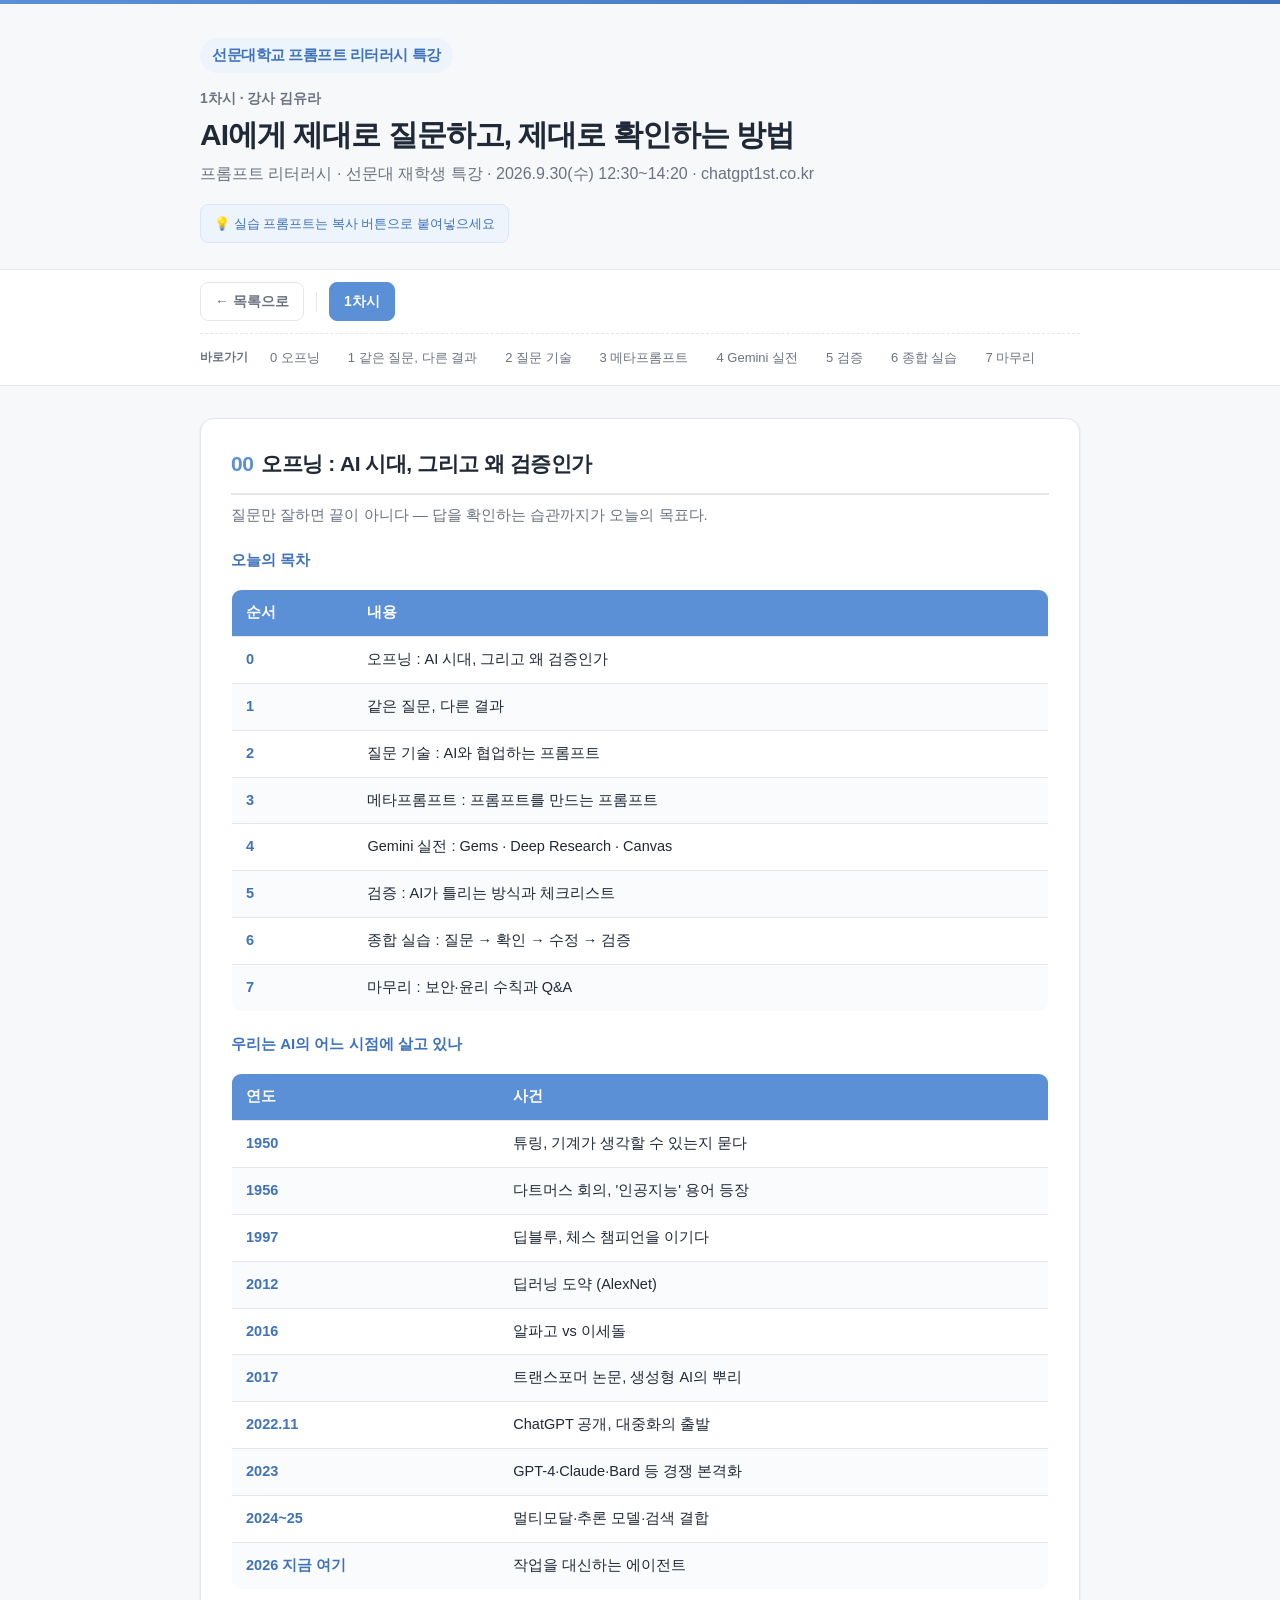
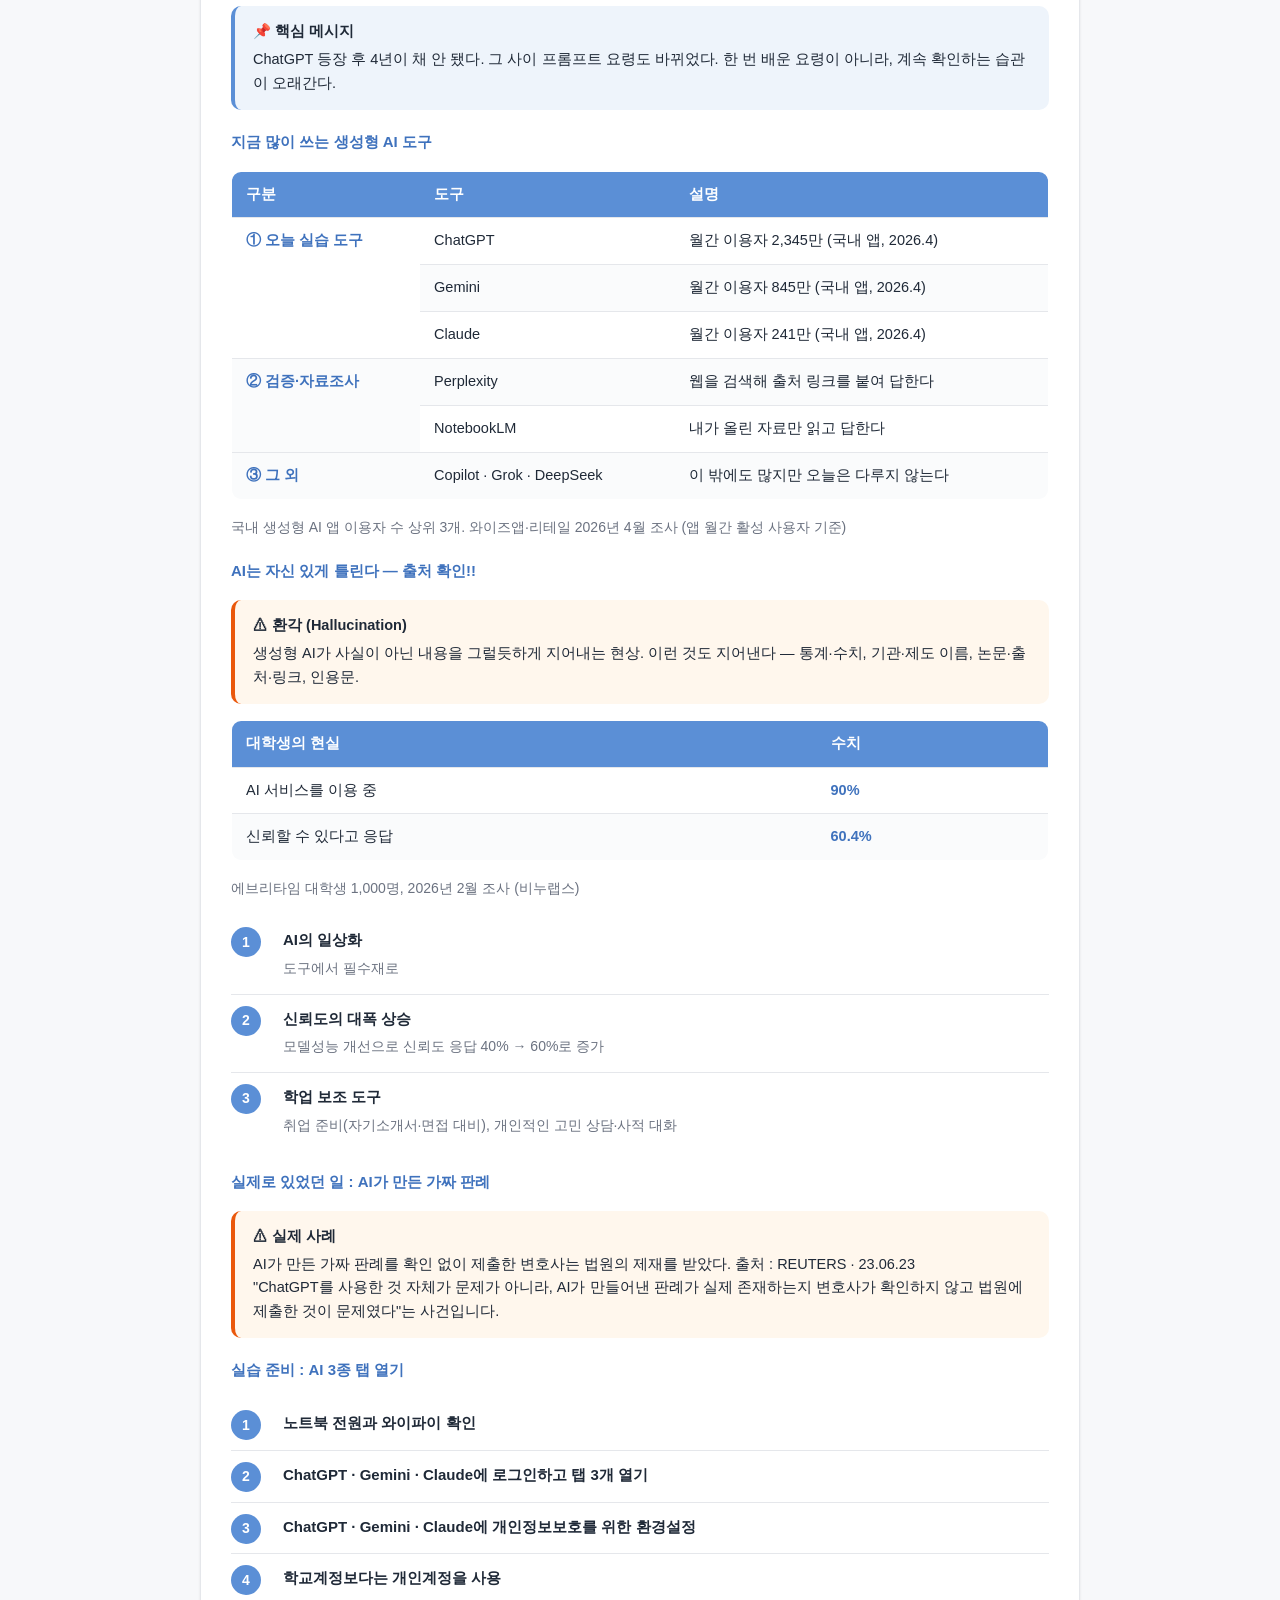
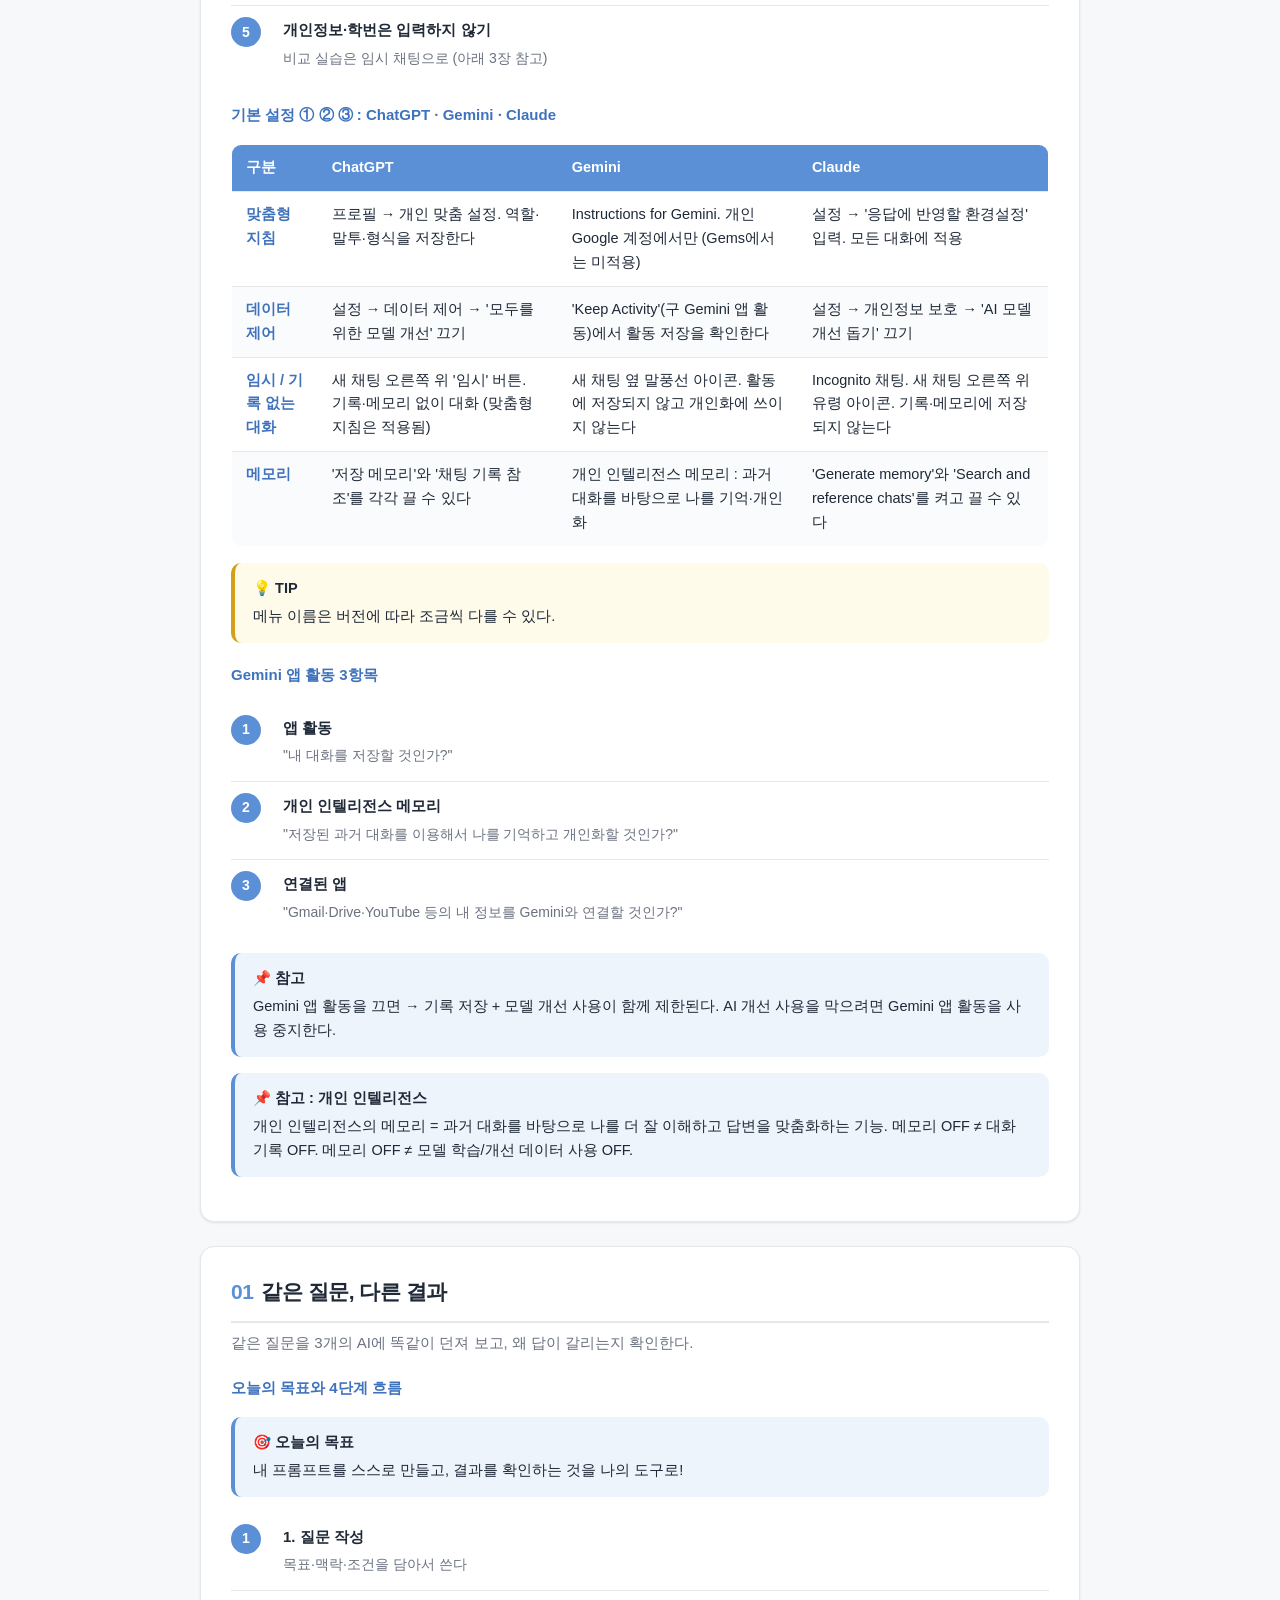
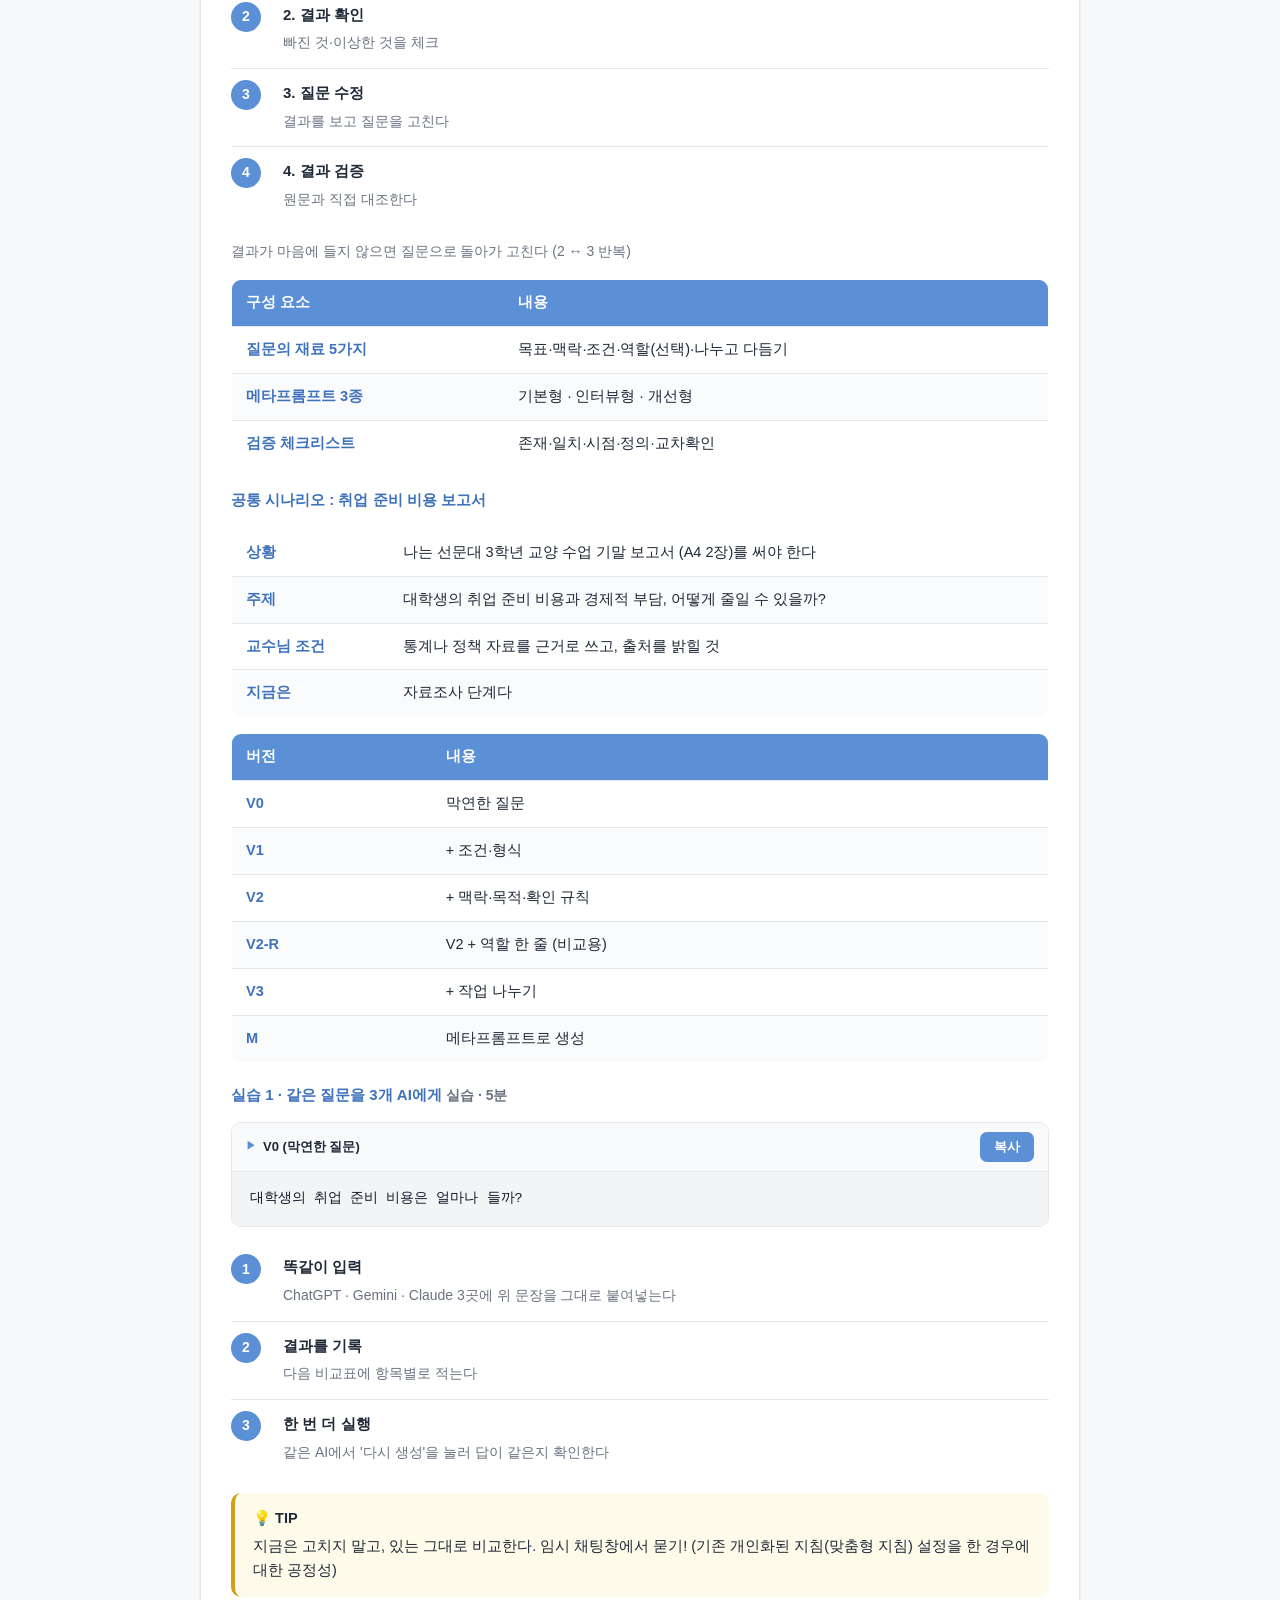
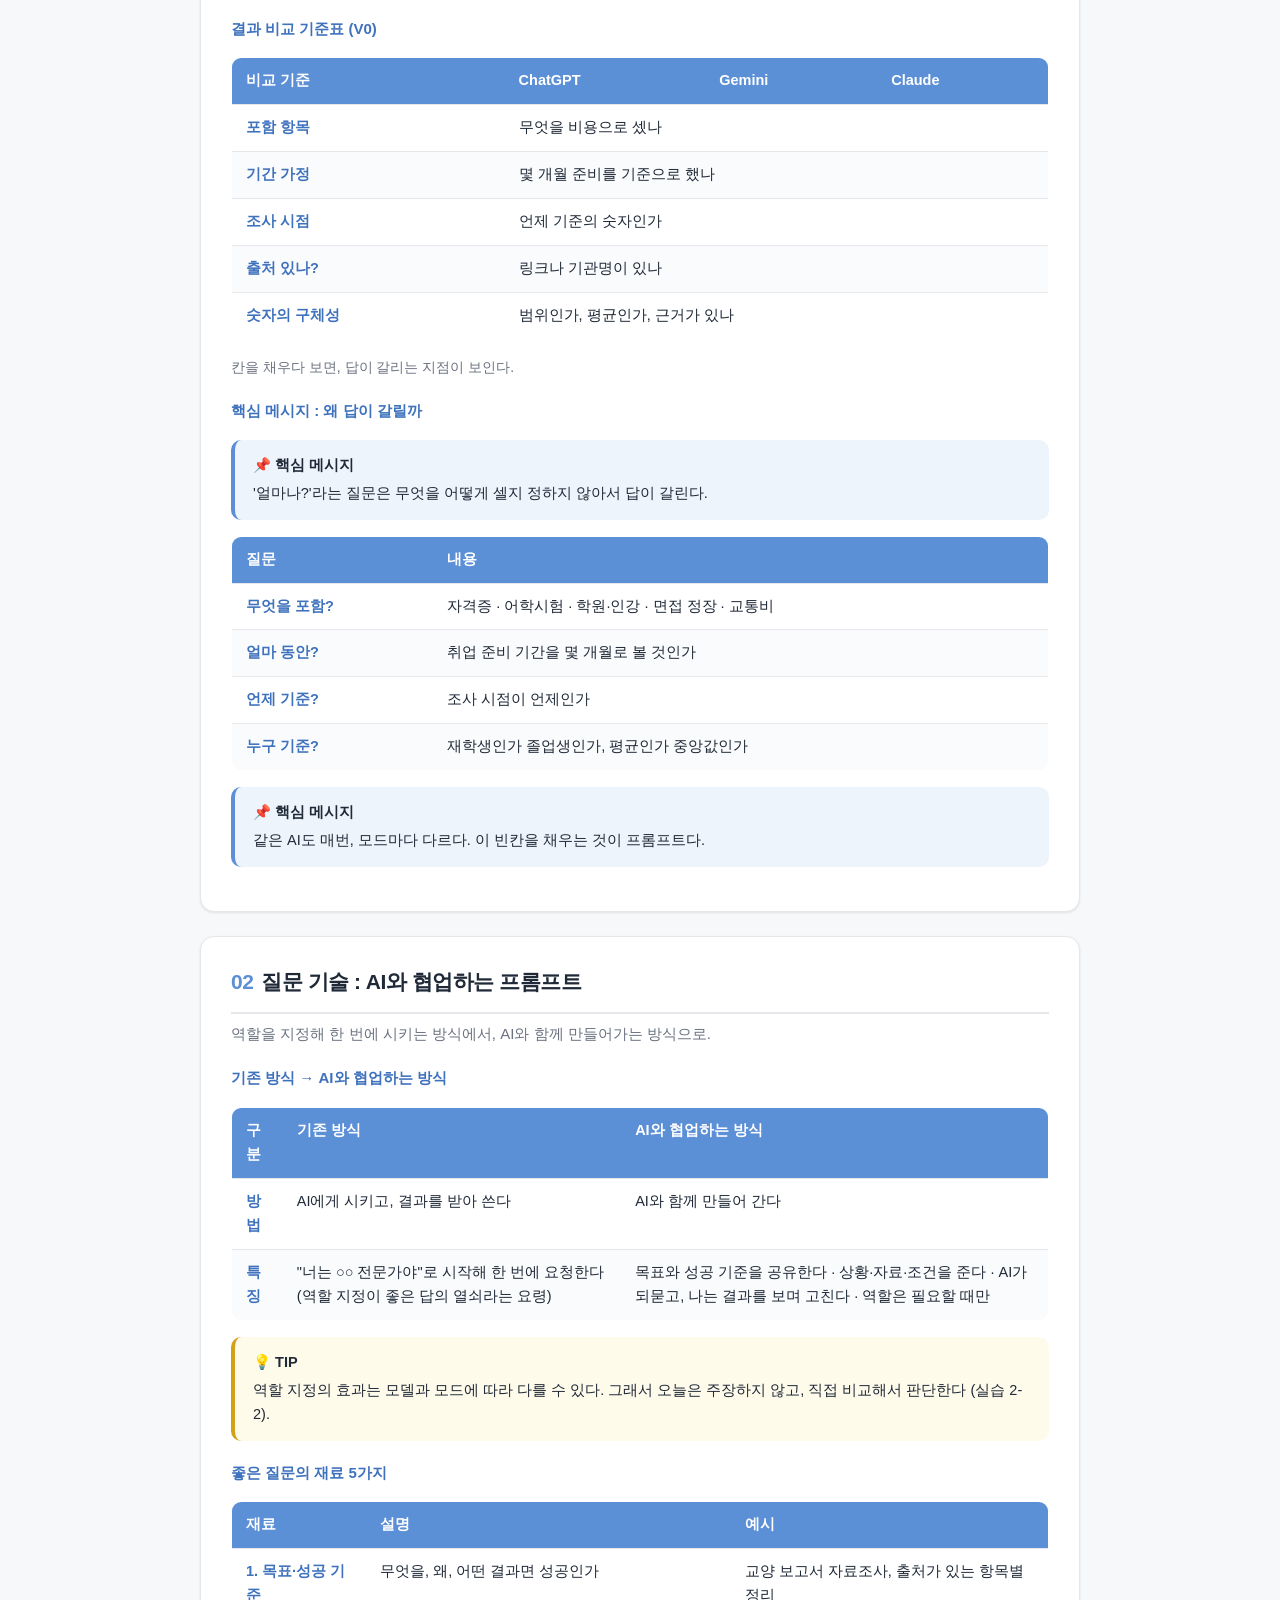
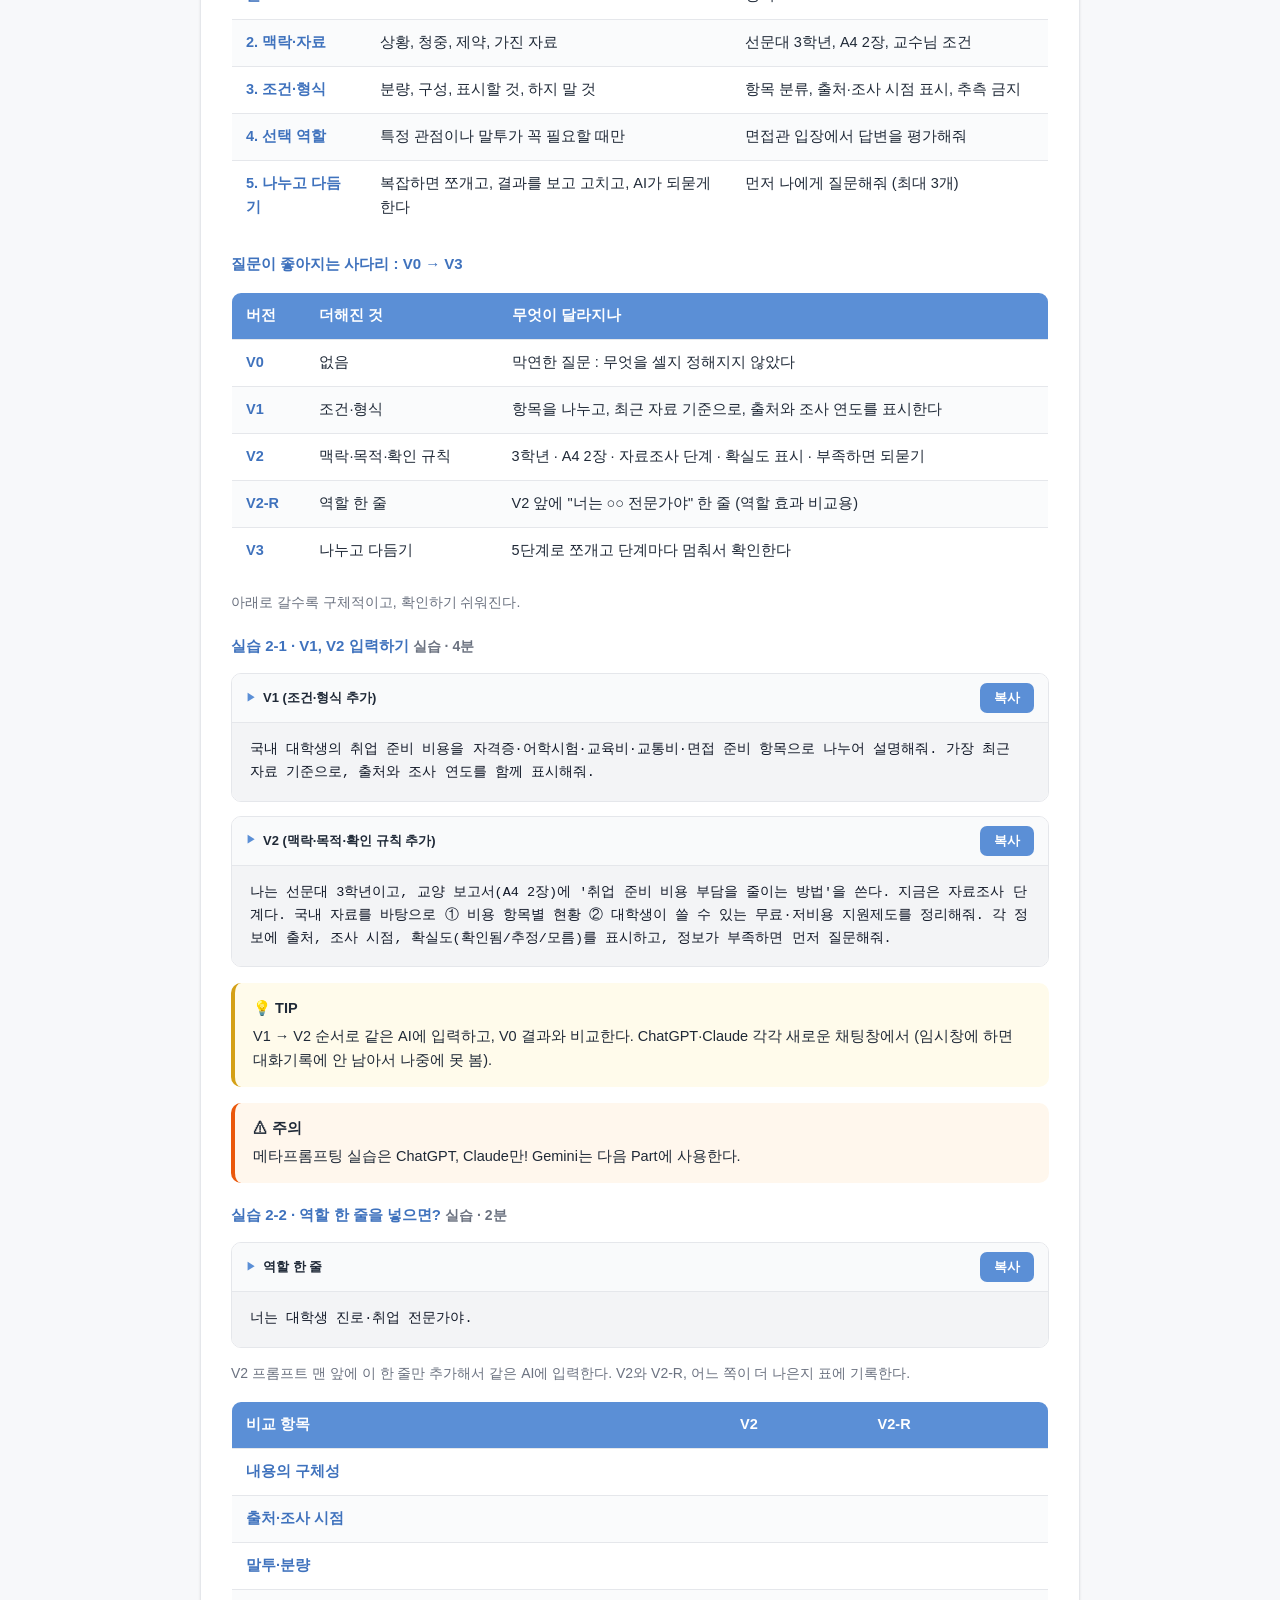
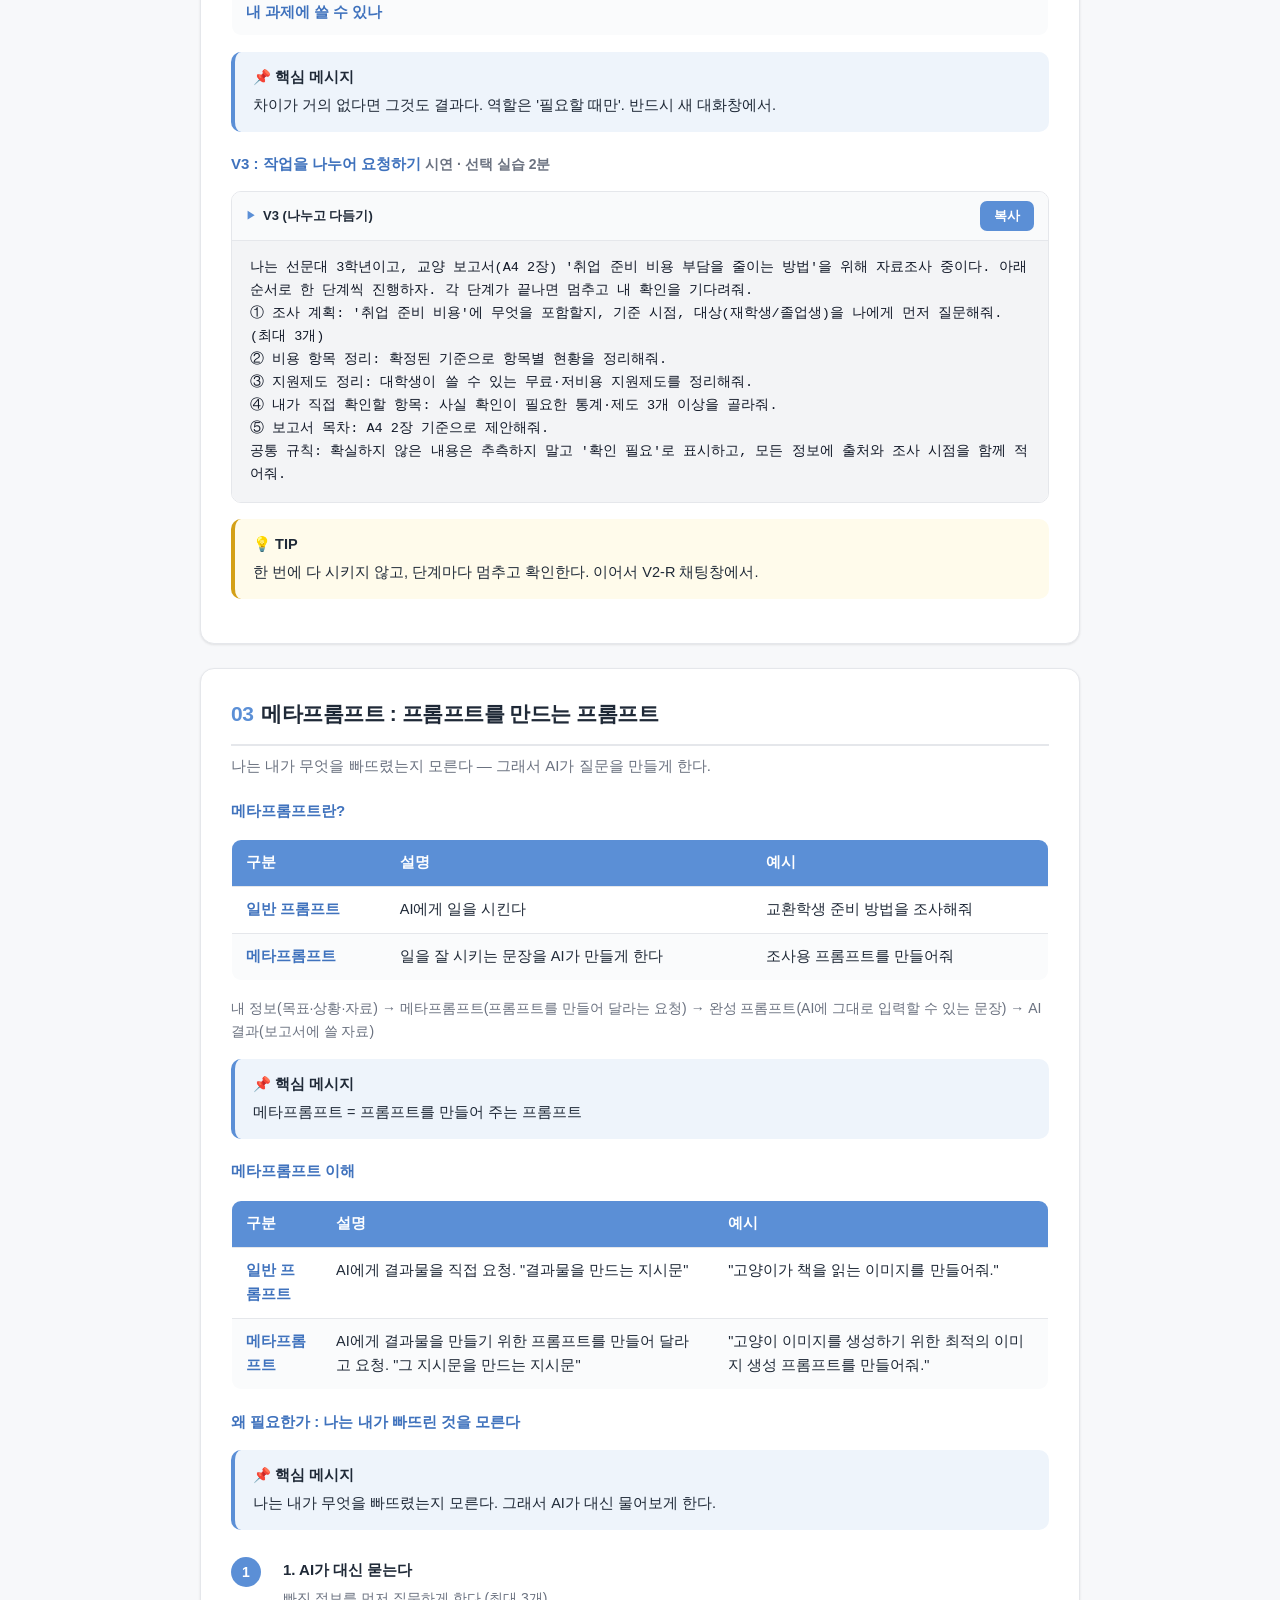
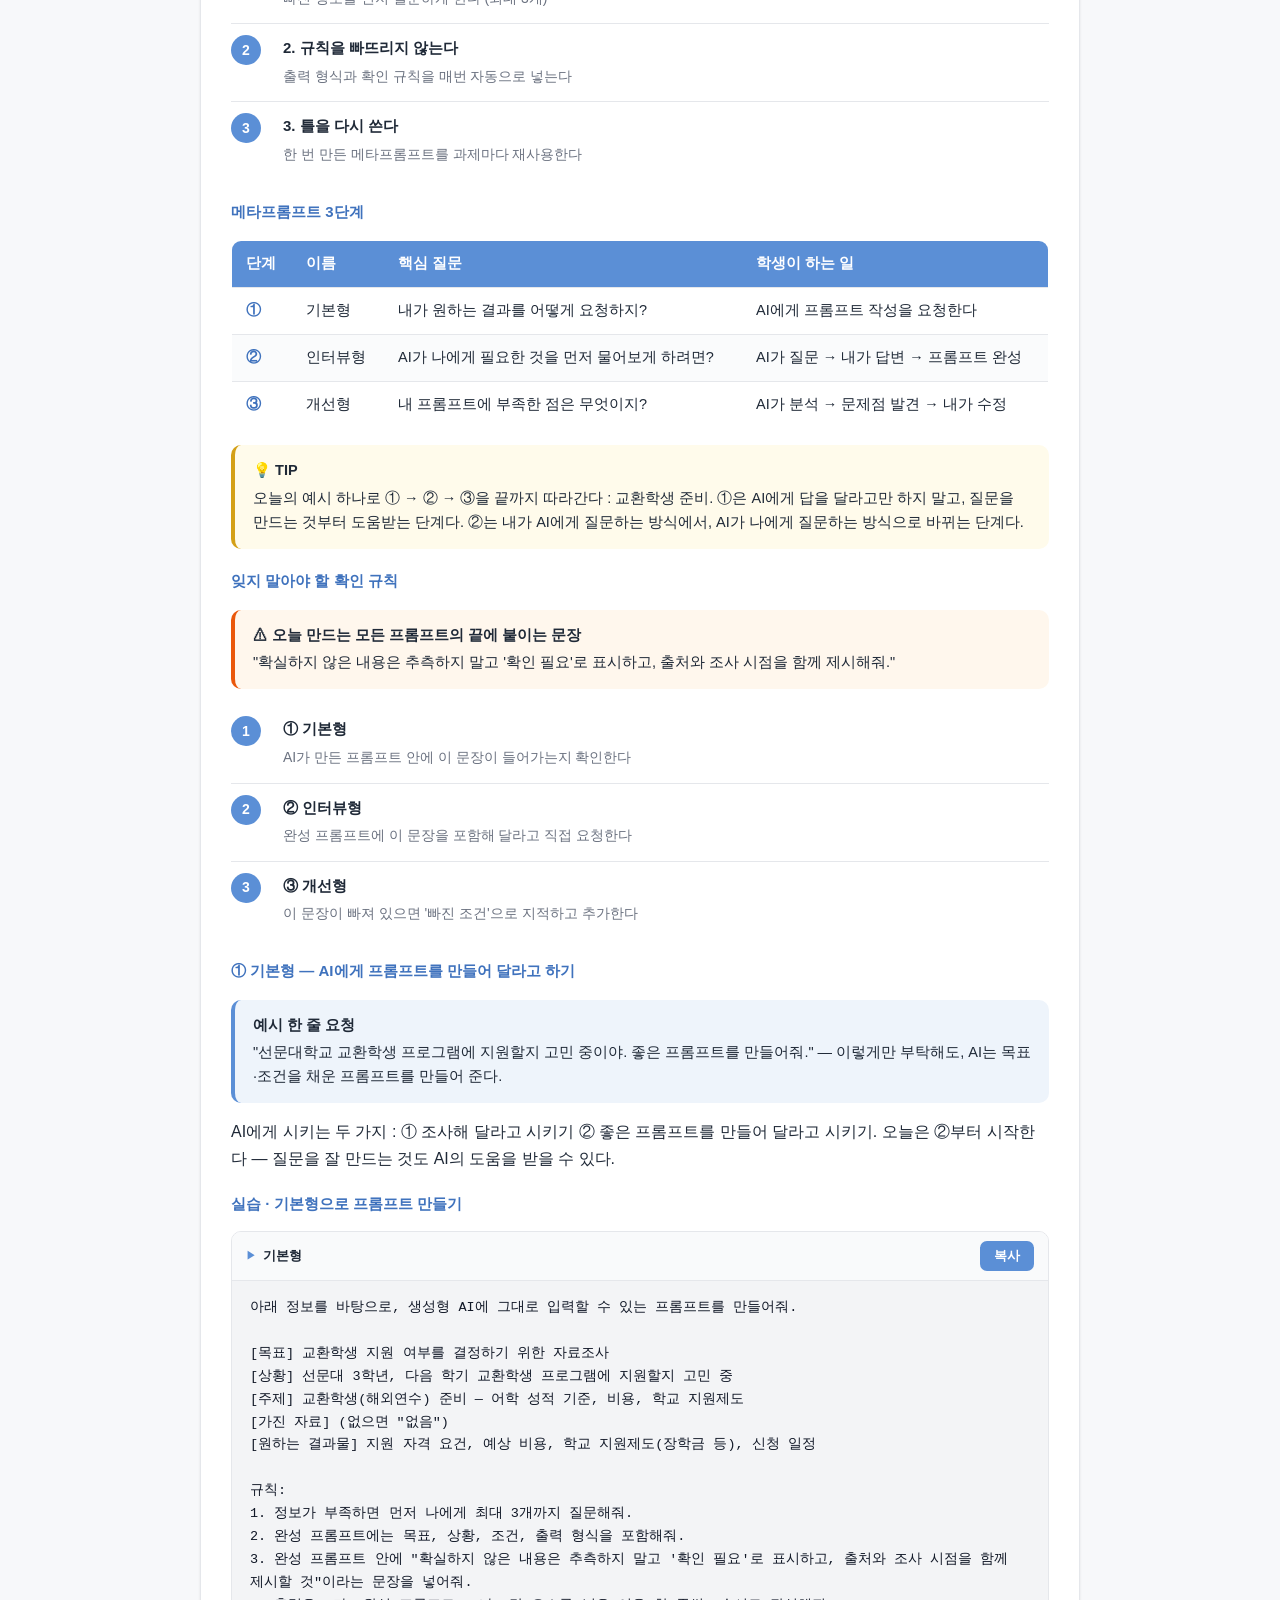
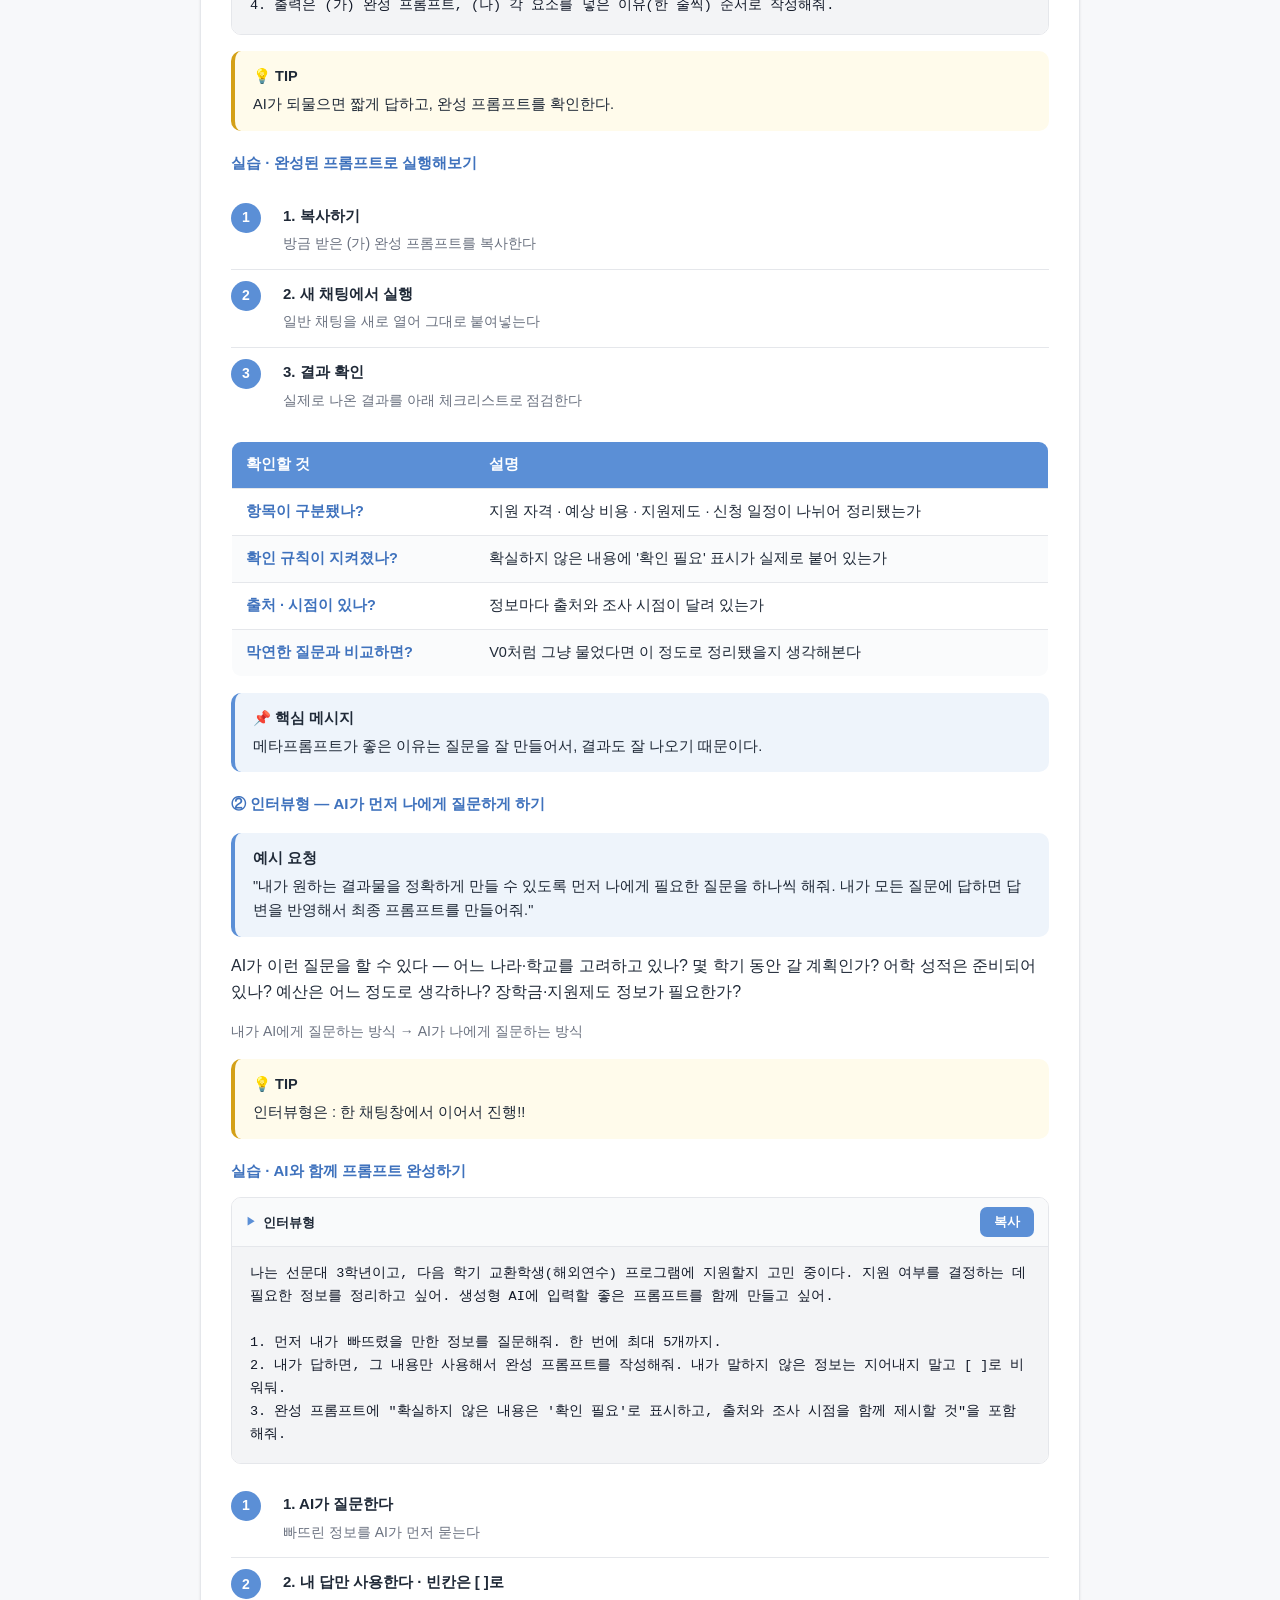
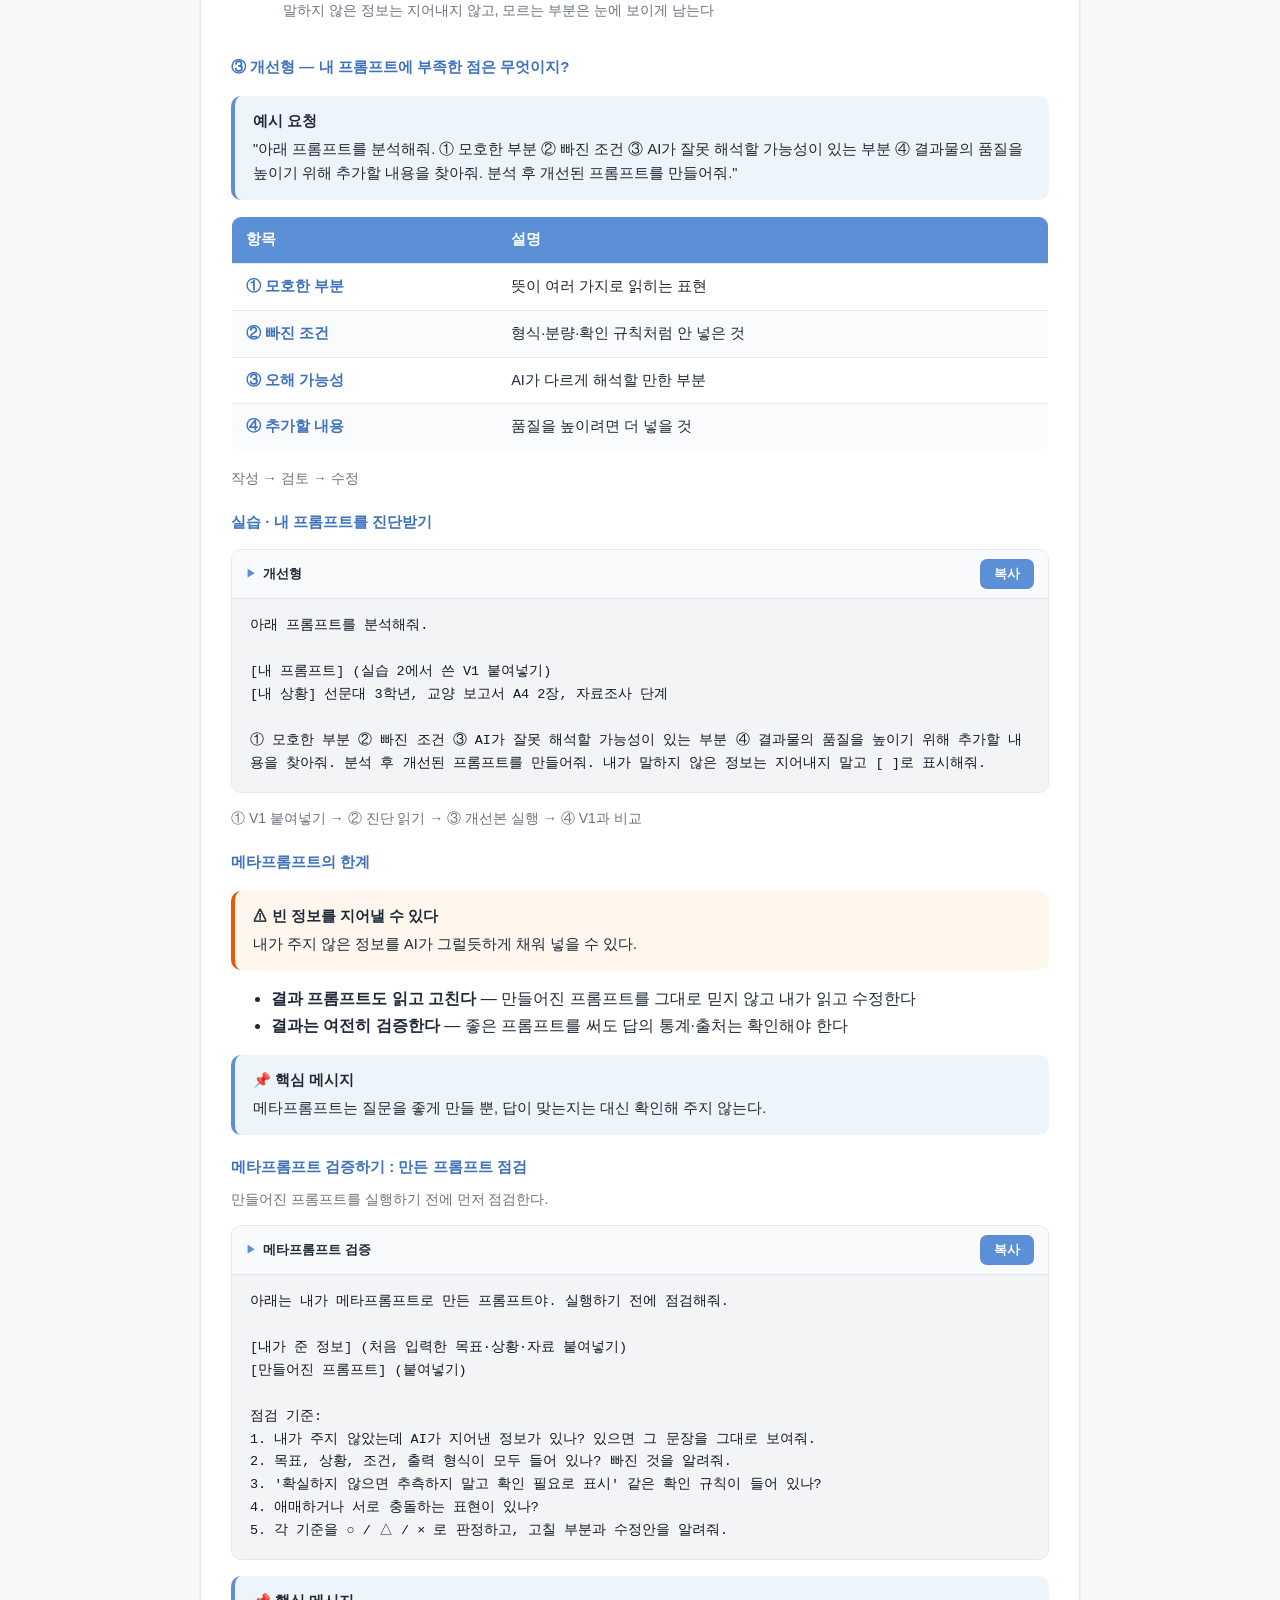
==== session_1.html @ e873c386 "Add files via upload" ====
<!DOCTYPE html>
<html lang="ko">
<head>
<meta charset="UTF-8">
<meta name="viewport" content="width=device-width, initial-scale=1.0">
<title>프롬프트 리터러시 · AI에게 제대로 질문하고, 제대로 확인하는 방법 · 선문대학교 프롬프트 리터러시 특강</title>
<link rel="stylesheet" href="style.css">
</head>
<body class="page-session">

<div class="statusbar"></div>

<header class="header">
  <div class="wrap">
    <span class="logo"></span>
    <p class="eyebrow"></p>
    <h1>AI에게 제대로 질문하고, 제대로 확인하는 방법</h1>
    <p class="subtitle">프롬프트 리터러시 · 선문대 재학생 특강 · 2026.9.30(수) 12:30~14:20 · chatgpt1st.co.kr</p>
    <span class="guide">💡 실습 프롬프트는 복사 버튼으로 붙여넣으세요</span>
  </div>
</header>

<nav class="nav" id="site-nav"></nav>

<main>
  <div class="wrap">

    <!-- PART 0 : 오프닝 -->
    <section class="card" id="part0">
      <h2><span class="num">00</span>오프닝 : AI 시대, 그리고 왜 검증인가</h2>
      <p class="lead">질문만 잘하면 끝이 아니다 — 답을 확인하는 습관까지가 오늘의 목표다.</p>

      <h3>오늘의 목차</h3>
      <table class="table">
        <thead><tr><th>순서</th><th>내용</th></tr></thead>
        <tbody>
          <tr><td><strong>0</strong></td><td>오프닝 : AI 시대, 그리고 왜 검증인가</td></tr>
          <tr><td><strong>1</strong></td><td>같은 질문, 다른 결과</td></tr>
          <tr><td><strong>2</strong></td><td>질문 기술 : AI와 협업하는 프롬프트</td></tr>
          <tr><td><strong>3</strong></td><td>메타프롬프트 : 프롬프트를 만드는 프롬프트</td></tr>
          <tr><td><strong>4</strong></td><td>Gemini 실전 : Gems · Deep Research · Canvas</td></tr>
          <tr><td><strong>5</strong></td><td>검증 : AI가 틀리는 방식과 체크리스트</td></tr>
          <tr><td><strong>6</strong></td><td>종합 실습 : 질문 → 확인 → 수정 → 검증</td></tr>
          <tr><td><strong>7</strong></td><td>마무리 : 보안·윤리 수칙과 Q&amp;A</td></tr>
        </tbody>
      </table>

      <h3>우리는 AI의 어느 시점에 살고 있나</h3>
      <table class="table">
        <thead><tr><th>연도</th><th>사건</th></tr></thead>
        <tbody>
          <tr><td><strong>1950</strong></td><td>튜링, 기계가 생각할 수 있는지 묻다</td></tr>
          <tr><td><strong>1956</strong></td><td>다트머스 회의, '인공지능' 용어 등장</td></tr>
          <tr><td><strong>1997</strong></td><td>딥블루, 체스 챔피언을 이기다</td></tr>
          <tr><td><strong>2012</strong></td><td>딥러닝 도약 (AlexNet)</td></tr>
          <tr><td><strong>2016</strong></td><td>알파고 vs 이세돌</td></tr>
          <tr><td><strong>2017</strong></td><td>트랜스포머 논문, 생성형 AI의 뿌리</td></tr>
          <tr><td><strong>2022.11</strong></td><td>ChatGPT 공개, 대중화의 출발</td></tr>
          <tr><td><strong>2023</strong></td><td>GPT-4·Claude·Bard 등 경쟁 본격화</td></tr>
          <tr><td><strong>2024~25</strong></td><td>멀티모달·추론 모델·검색 결합</td></tr>
          <tr><td><strong>2026 지금 여기</strong></td><td>작업을 대신하는 에이전트</td></tr>
        </tbody>
      </table>
      <div class="box note">
        <span class="box-title">📌 핵심 메시지</span>
        ChatGPT 등장 후 4년이 채 안 됐다. 그 사이 프롬프트 요령도 바뀌었다. 한 번 배운 요령이 아니라, 계속 확인하는 습관이 오래간다.
      </div>

      <h3>지금 많이 쓰는 생성형 AI 도구</h3>
      <table class="table">
        <thead><tr><th>구분</th><th>도구</th><th>설명</th></tr></thead>
        <tbody>
          <tr><td rowspan="3"><strong>① 오늘 실습 도구</strong></td><td>ChatGPT</td><td>월간 이용자 2,345만 (국내 앱, 2026.4)</td></tr>
          <tr><td>Gemini</td><td>월간 이용자 845만 (국내 앱, 2026.4)</td></tr>
          <tr><td>Claude</td><td>월간 이용자 241만 (국내 앱, 2026.4)</td></tr>
          <tr><td rowspan="2"><strong>② 검증·자료조사</strong></td><td>Perplexity</td><td>웹을 검색해 출처 링크를 붙여 답한다</td></tr>
          <tr><td>NotebookLM</td><td>내가 올린 자료만 읽고 답한다</td></tr>
          <tr><td><strong>③ 그 외</strong></td><td>Copilot · Grok · DeepSeek</td><td>이 밖에도 많지만 오늘은 다루지 않는다</td></tr>
        </tbody>
      </table>
      <p class="muted">국내 생성형 AI 앱 이용자 수 상위 3개. 와이즈앱·리테일 2026년 4월 조사 (앱 월간 활성 사용자 기준)</p>

      <h3>AI는 자신 있게 틀린다 — 출처 확인!!</h3>
      <div class="box warn">
        <span class="box-title">⚠ 환각 (Hallucination)</span>
        생성형 AI가 사실이 아닌 내용을 그럴듯하게 지어내는 현상. 이런 것도 지어낸다 — 통계·수치, 기관·제도 이름, 논문·출처·링크, 인용문.
      </div>
      <table class="table">
        <thead><tr><th>대학생의 현실</th><th>수치</th></tr></thead>
        <tbody>
          <tr><td>AI 서비스를 이용 중</td><td><strong>90%</strong></td></tr>
          <tr><td>신뢰할 수 있다고 응답</td><td><strong>60.4%</strong></td></tr>
        </tbody>
      </table>
      <p class="muted">에브리타임 대학생 1,000명, 2026년 2월 조사 (비누랩스)</p>
      <ol class="steps">
        <li><b>AI의 일상화</b><span>도구에서 필수재로</span></li>
        <li><b>신뢰도의 대폭 상승</b><span>모델성능 개선으로 신뢰도 응답 40% → 60%로 증가</span></li>
        <li><b>학업 보조 도구</b><span>취업 준비(자기소개서·면접 대비), 개인적인 고민 상담·사적 대화</span></li>
      </ol>

      <h3>실제로 있었던 일 : AI가 만든 가짜 판례</h3>
      <div class="box warn">
        <span class="box-title">⚠ 실제 사례</span>
        AI가 만든 가짜 판례를 확인 없이 제출한 변호사는 법원의 제재를 받았다. 출처 : REUTERS · 23.06.23<br>
        "ChatGPT를 사용한 것 자체가 문제가 아니라, AI가 만들어낸 판례가 실제 존재하는지 변호사가 확인하지 않고 법원에 제출한 것이 문제였다"는 사건입니다.
      </div>

      <h3>실습 준비 : AI 3종 탭 열기</h3>
      <ol class="steps">
        <li><b>노트북 전원과 와이파이 확인</b></li>
        <li><b>ChatGPT · Gemini · Claude에 로그인하고 탭 3개 열기</b></li>
        <li><b>ChatGPT · Gemini · Claude에 개인정보보호를 위한 환경설정</b></li>
        <li><b>학교계정보다는 개인계정을 사용</b></li>
        <li><b>개인정보·학번은 입력하지 않기</b><span>비교 실습은 임시 채팅으로 (아래 3장 참고)</span></li>
      </ol>

      <h3>기본 설정 ① ② ③ : ChatGPT · Gemini · Claude</h3>
      <table class="table">
        <thead><tr><th>구분</th><th>ChatGPT</th><th>Gemini</th><th>Claude</th></tr></thead>
        <tbody>
          <tr>
            <td><strong>맞춤형 지침</strong></td>
            <td>프로필 → 개인 맞춤 설정. 역할·말투·형식을 저장한다</td>
            <td>Instructions for Gemini. 개인 Google 계정에서만 (Gems에서는 미적용)</td>
            <td>설정 → '응답에 반영할 환경설정' 입력. 모든 대화에 적용</td>
          </tr>
          <tr>
            <td><strong>데이터 제어</strong></td>
            <td>설정 → 데이터 제어 → '모두를 위한 모델 개선' 끄기</td>
            <td>'Keep Activity'(구 Gemini 앱 활동)에서 활동 저장을 확인한다</td>
            <td>설정 → 개인정보 보호 → 'AI 모델 개선 돕기' 끄기</td>
          </tr>
          <tr>
            <td><strong>임시 / 기록 없는 대화</strong></td>
            <td>새 채팅 오른쪽 위 '임시' 버튼. 기록·메모리 없이 대화 (맞춤형 지침은 적용됨)</td>
            <td>새 채팅 옆 말풍선 아이콘. 활동에 저장되지 않고 개인화에 쓰이지 않는다</td>
            <td>Incognito 채팅. 새 채팅 오른쪽 위 유령 아이콘. 기록·메모리에 저장되지 않는다</td>
          </tr>
          <tr>
            <td><strong>메모리</strong></td>
            <td>'저장 메모리'와 '채팅 기록 참조'를 각각 끌 수 있다</td>
            <td>개인 인텔리전스 메모리 : 과거 대화를 바탕으로 나를 기억·개인화</td>
            <td>'Generate memory'와 'Search and reference chats'를 켜고 끌 수 있다</td>
          </tr>
        </tbody>
      </table>
      <div class="box tip">
        <span class="box-title">💡 TIP</span>
        메뉴 이름은 버전에 따라 조금씩 다를 수 있다.
      </div>

      <h3>Gemini 앱 활동 3항목</h3>
      <ol class="steps">
        <li><b>앱 활동</b><span>"내 대화를 저장할 것인가?"</span></li>
        <li><b>개인 인텔리전스 메모리</b><span>"저장된 과거 대화를 이용해서 나를 기억하고 개인화할 것인가?"</span></li>
        <li><b>연결된 앱</b><span>"Gmail·Drive·YouTube 등의 내 정보를 Gemini와 연결할 것인가?"</span></li>
      </ol>
      <div class="box note">
        <span class="box-title">📌 참고</span>
        Gemini 앱 활동을 끄면 → 기록 저장 + 모델 개선 사용이 함께 제한된다. AI 개선 사용을 막으려면 Gemini 앱 활동을 사용 중지한다.
      </div>
      <div class="box note">
        <span class="box-title">📌 참고 : 개인 인텔리전스</span>
        개인 인텔리전스의 메모리 = 과거 대화를 바탕으로 나를 더 잘 이해하고 답변을 맞춤화하는 기능. 메모리 OFF ≠ 대화 기록 OFF. 메모리 OFF ≠ 모델 학습/개선 데이터 사용 OFF.
      </div>
    </section>

    <!-- PART 1 : 같은 질문, 다른 결과 -->
    <section class="card" id="part1">
      <h2><span class="num">01</span>같은 질문, 다른 결과</h2>
      <p class="lead">같은 질문을 3개의 AI에 똑같이 던져 보고, 왜 답이 갈리는지 확인한다.</p>

      <h3>오늘의 목표와 4단계 흐름</h3>
      <div class="box note">
        <span class="box-title">🎯 오늘의 목표</span>
        내 프롬프트를 스스로 만들고, 결과를 확인하는 것을 나의 도구로!
      </div>
      <ol class="steps">
        <li><b>1. 질문 작성</b><span>목표·맥락·조건을 담아서 쓴다</span></li>
        <li><b>2. 결과 확인</b><span>빠진 것·이상한 것을 체크</span></li>
        <li><b>3. 질문 수정</b><span>결과를 보고 질문을 고친다</span></li>
        <li><b>4. 결과 검증</b><span>원문과 직접 대조한다</span></li>
      </ol>
      <p class="muted">결과가 마음에 들지 않으면 질문으로 돌아가 고친다 (2 ↔ 3 반복)</p>
      <table class="table">
        <thead><tr><th>구성 요소</th><th>내용</th></tr></thead>
        <tbody>
          <tr><td><strong>질문의 재료 5가지</strong></td><td>목표·맥락·조건·역할(선택)·나누고 다듬기</td></tr>
          <tr><td><strong>메타프롬프트 3종</strong></td><td>기본형 · 인터뷰형 · 개선형</td></tr>
          <tr><td><strong>검증 체크리스트</strong></td><td>존재·일치·시점·정의·교차확인</td></tr>
        </tbody>
      </table>

      <h3>공통 시나리오 : 취업 준비 비용 보고서</h3>
      <table class="table">
        <tbody>
          <tr><td><strong>상황</strong></td><td>나는 선문대 3학년 교양 수업 기말 보고서 (A4 2장)를 써야 한다</td></tr>
          <tr><td><strong>주제</strong></td><td>대학생의 취업 준비 비용과 경제적 부담, 어떻게 줄일 수 있을까?</td></tr>
          <tr><td><strong>교수님 조건</strong></td><td>통계나 정책 자료를 근거로 쓰고, 출처를 밝힐 것</td></tr>
          <tr><td><strong>지금은</strong></td><td>자료조사 단계다</td></tr>
        </tbody>
      </table>
      <table class="table">
        <thead><tr><th>버전</th><th>내용</th></tr></thead>
        <tbody>
          <tr><td><strong>V0</strong></td><td>막연한 질문</td></tr>
          <tr><td><strong>V1</strong></td><td>+ 조건·형식</td></tr>
          <tr><td><strong>V2</strong></td><td>+ 맥락·목적·확인 규칙</td></tr>
          <tr><td><strong>V2-R</strong></td><td>V2 + 역할 한 줄 (비교용)</td></tr>
          <tr><td><strong>V3</strong></td><td>+ 작업 나누기</td></tr>
          <tr><td><strong>M</strong></td><td>메타프롬프트로 생성</td></tr>
        </tbody>
      </table>

      <h3>실습 1 · 같은 질문을 3개 AI에게 <span class="muted">실습 · 5분</span></h3>
      <div class="prompt">
        <div class="prompt-head">
          <span class="label">V0 (막연한 질문)</span>
          <button class="copy-btn" onclick="copyPrompt(this)">복사</button>
        </div>
        <pre>대학생의 취업 준비 비용은 얼마나 들까?</pre>
      </div>
      <ol class="steps">
        <li><b>똑같이 입력</b><span>ChatGPT · Gemini · Claude 3곳에 위 문장을 그대로 붙여넣는다</span></li>
        <li><b>결과를 기록</b><span>다음 비교표에 항목별로 적는다</span></li>
        <li><b>한 번 더 실행</b><span>같은 AI에서 '다시 생성'을 눌러 답이 같은지 확인한다</span></li>
      </ol>
      <div class="box tip">
        <span class="box-title">💡 TIP</span>
        지금은 고치지 말고, 있는 그대로 비교한다. 임시 채팅창에서 묻기! (기존 개인화된 지침(맞춤형 지침) 설정을 한 경우에 대한 공정성)
      </div>

      <h3>결과 비교 기준표 (V0)</h3>
      <table class="table">
        <thead><tr><th>비교 기준</th><th>ChatGPT</th><th>Gemini</th><th>Claude</th></tr></thead>
        <tbody>
          <tr><td><strong>포함 항목</strong></td><td colspan="3">무엇을 비용으로 셌나</td></tr>
          <tr><td><strong>기간 가정</strong></td><td colspan="3">몇 개월 준비를 기준으로 했나</td></tr>
          <tr><td><strong>조사 시점</strong></td><td colspan="3">언제 기준의 숫자인가</td></tr>
          <tr><td><strong>출처 있나?</strong></td><td colspan="3">링크나 기관명이 있나</td></tr>
          <tr><td><strong>숫자의 구체성</strong></td><td colspan="3">범위인가, 평균인가, 근거가 있나</td></tr>
        </tbody>
      </table>
      <p class="muted">칸을 채우다 보면, 답이 갈리는 지점이 보인다.</p>

      <h3>핵심 메시지 : 왜 답이 갈릴까</h3>
      <div class="box note">
        <span class="box-title">📌 핵심 메시지</span>
        '얼마나?'라는 질문은 무엇을 어떻게 셀지 정하지 않아서 답이 갈린다.
      </div>
      <table class="table">
        <thead><tr><th>질문</th><th>내용</th></tr></thead>
        <tbody>
          <tr><td><strong>무엇을 포함?</strong></td><td>자격증 · 어학시험 · 학원·인강 · 면접 정장 · 교통비</td></tr>
          <tr><td><strong>얼마 동안?</strong></td><td>취업 준비 기간을 몇 개월로 볼 것인가</td></tr>
          <tr><td><strong>언제 기준?</strong></td><td>조사 시점이 언제인가</td></tr>
          <tr><td><strong>누구 기준?</strong></td><td>재학생인가 졸업생인가, 평균인가 중앙값인가</td></tr>
        </tbody>
      </table>
      <div class="box note">
        <span class="box-title">📌 핵심 메시지</span>
        같은 AI도 매번, 모드마다 다르다. 이 빈칸을 채우는 것이 프롬프트다.
      </div>
    </section>

    <!-- PART 2 : 질문 기술 -->
    <section class="card" id="part2">
      <h2><span class="num">02</span>질문 기술 : AI와 협업하는 프롬프트</h2>
      <p class="lead">역할을 지정해 한 번에 시키는 방식에서, AI와 함께 만들어가는 방식으로.</p>

      <h3>기존 방식 → AI와 협업하는 방식</h3>
      <table class="table">
        <thead><tr><th>구분</th><th>기존 방식</th><th>AI와 협업하는 방식</th></tr></thead>
        <tbody>
          <tr><td><strong>방법</strong></td><td>AI에게 시키고, 결과를 받아 쓴다</td><td>AI와 함께 만들어 간다</td></tr>
          <tr><td><strong>특징</strong></td><td>"너는 ○○ 전문가야"로 시작해 한 번에 요청한다 (역할 지정이 좋은 답의 열쇠라는 요령)</td><td>목표와 성공 기준을 공유한다 · 상황·자료·조건을 준다 · AI가 되묻고, 나는 결과를 보며 고친다 · 역할은 필요할 때만</td></tr>
        </tbody>
      </table>
      <div class="box tip">
        <span class="box-title">💡 TIP</span>
        역할 지정의 효과는 모델과 모드에 따라 다를 수 있다. 그래서 오늘은 주장하지 않고, 직접 비교해서 판단한다 (실습 2-2).
      </div>

      <h3>좋은 질문의 재료 5가지</h3>
      <table class="table">
        <thead><tr><th>재료</th><th>설명</th><th>예시</th></tr></thead>
        <tbody>
          <tr><td><strong>1. 목표·성공 기준</strong></td><td>무엇을, 왜, 어떤 결과면 성공인가</td><td>교양 보고서 자료조사, 출처가 있는 항목별 정리</td></tr>
          <tr><td><strong>2. 맥락·자료</strong></td><td>상황, 청중, 제약, 가진 자료</td><td>선문대 3학년, A4 2장, 교수님 조건</td></tr>
          <tr><td><strong>3. 조건·형식</strong></td><td>분량, 구성, 표시할 것, 하지 말 것</td><td>항목 분류, 출처·조사 시점 표시, 추측 금지</td></tr>
          <tr><td><strong>4. 선택 역할</strong></td><td>특정 관점이나 말투가 꼭 필요할 때만</td><td>면접관 입장에서 답변을 평가해줘</td></tr>
          <tr><td><strong>5. 나누고 다듬기</strong></td><td>복잡하면 쪼개고, 결과를 보고 고치고, AI가 되묻게 한다</td><td>먼저 나에게 질문해줘 (최대 3개)</td></tr>
        </tbody>
      </table>

      <h3>질문이 좋아지는 사다리 : V0 → V3</h3>
      <table class="table">
        <thead><tr><th>버전</th><th>더해진 것</th><th>무엇이 달라지나</th></tr></thead>
        <tbody>
          <tr><td><strong>V0</strong></td><td>없음</td><td>막연한 질문 : 무엇을 셀지 정해지지 않았다</td></tr>
          <tr><td><strong>V1</strong></td><td>조건·형식</td><td>항목을 나누고, 최근 자료 기준으로, 출처와 조사 연도를 표시한다</td></tr>
          <tr><td><strong>V2</strong></td><td>맥락·목적·확인 규칙</td><td>3학년 · A4 2장 · 자료조사 단계 · 확실도 표시 · 부족하면 되묻기</td></tr>
          <tr><td><strong>V2-R</strong></td><td>역할 한 줄</td><td>V2 앞에 "너는 ○○ 전문가야" 한 줄 (역할 효과 비교용)</td></tr>
          <tr><td><strong>V3</strong></td><td>나누고 다듬기</td><td>5단계로 쪼개고 단계마다 멈춰서 확인한다</td></tr>
        </tbody>
      </table>
      <p class="muted">아래로 갈수록 구체적이고, 확인하기 쉬워진다.</p>

      <h3>실습 2-1 · V1, V2 입력하기 <span class="muted">실습 · 4분</span></h3>
      <div class="prompt">
        <div class="prompt-head">
          <span class="label">V1 (조건·형식 추가)</span>
          <button class="copy-btn" onclick="copyPrompt(this)">복사</button>
        </div>
        <pre>국내 대학생의 취업 준비 비용을 자격증·어학시험·교육비·교통비·면접 준비 항목으로 나누어 설명해줘. 가장 최근 자료 기준으로, 출처와 조사 연도를 함께 표시해줘.</pre>
      </div>
      <div class="prompt">
        <div class="prompt-head">
          <span class="label">V2 (맥락·목적·확인 규칙 추가)</span>
          <button class="copy-btn" onclick="copyPrompt(this)">복사</button>
        </div>
        <pre>나는 선문대 3학년이고, 교양 보고서(A4 2장)에 '취업 준비 비용 부담을 줄이는 방법'을 쓴다. 지금은 자료조사 단계다. 국내 자료를 바탕으로 ① 비용 항목별 현황 ② 대학생이 쓸 수 있는 무료·저비용 지원제도를 정리해줘. 각 정보에 출처, 조사 시점, 확실도(확인됨/추정/모름)를 표시하고, 정보가 부족하면 먼저 질문해줘.</pre>
      </div>
      <div class="box tip">
        <span class="box-title">💡 TIP</span>
        V1 → V2 순서로 같은 AI에 입력하고, V0 결과와 비교한다. ChatGPT·Claude 각각 새로운 채팅창에서 (임시창에 하면 대화기록에 안 남아서 나중에 못 봄).
      </div>
      <div class="box warn">
        <span class="box-title">⚠ 주의</span>
        메타프롬프팅 실습은 ChatGPT, Claude만! Gemini는 다음 Part에 사용한다.
      </div>

      <h3>실습 2-2 · 역할 한 줄을 넣으면? <span class="muted">실습 · 2분</span></h3>
      <div class="prompt">
        <div class="prompt-head">
          <span class="label">역할 한 줄</span>
          <button class="copy-btn" onclick="copyPrompt(this)">복사</button>
        </div>
        <pre>너는 대학생 진로·취업 전문가야.</pre>
      </div>
      <p class="muted">V2 프롬프트 맨 앞에 이 한 줄만 추가해서 같은 AI에 입력한다. V2와 V2-R, 어느 쪽이 더 나은지 표에 기록한다.</p>
      <table class="table">
        <thead><tr><th>비교 항목</th><th>V2</th><th>V2-R</th></tr></thead>
        <tbody>
          <tr><td><strong>내용의 구체성</strong></td><td></td><td></td></tr>
          <tr><td><strong>출처·조사 시점</strong></td><td></td><td></td></tr>
          <tr><td><strong>말투·분량</strong></td><td></td><td></td></tr>
          <tr><td><strong>내 과제에 쓸 수 있나</strong></td><td></td><td></td></tr>
        </tbody>
      </table>
      <div class="box note">
        <span class="box-title">📌 핵심 메시지</span>
        차이가 거의 없다면 그것도 결과다. 역할은 '필요할 때만'. 반드시 새 대화창에서.
      </div>

      <h3>V3 : 작업을 나누어 요청하기 <span class="muted">시연 · 선택 실습 2분</span></h3>
      <div class="prompt">
        <div class="prompt-head">
          <span class="label">V3 (나누고 다듬기)</span>
          <button class="copy-btn" onclick="copyPrompt(this)">복사</button>
        </div>
        <pre>나는 선문대 3학년이고, 교양 보고서(A4 2장) '취업 준비 비용 부담을 줄이는 방법'을 위해 자료조사 중이다. 아래 순서로 한 단계씩 진행하자. 각 단계가 끝나면 멈추고 내 확인을 기다려줘.
① 조사 계획: '취업 준비 비용'에 무엇을 포함할지, 기준 시점, 대상(재학생/졸업생)을 나에게 먼저 질문해줘. (최대 3개)
② 비용 항목 정리: 확정된 기준으로 항목별 현황을 정리해줘.
③ 지원제도 정리: 대학생이 쓸 수 있는 무료·저비용 지원제도를 정리해줘.
④ 내가 직접 확인할 항목: 사실 확인이 필요한 통계·제도 3개 이상을 골라줘.
⑤ 보고서 목차: A4 2장 기준으로 제안해줘.
공통 규칙: 확실하지 않은 내용은 추측하지 말고 '확인 필요'로 표시하고, 모든 정보에 출처와 조사 시점을 함께 적어줘.</pre>
      </div>
      <div class="box tip">
        <span class="box-title">💡 TIP</span>
        한 번에 다 시키지 않고, 단계마다 멈추고 확인한다. 이어서 V2-R 채팅창에서.
      </div>
    </section>

    <!-- PART 3 : 메타프롬프트 -->
    <section class="card" id="part3">
      <h2><span class="num">03</span>메타프롬프트 : 프롬프트를 만드는 프롬프트</h2>
      <p class="lead">나는 내가 무엇을 빠뜨렸는지 모른다 — 그래서 AI가 질문을 만들게 한다.</p>

      <h3>메타프롬프트란?</h3>
      <table class="table">
        <thead><tr><th>구분</th><th>설명</th><th>예시</th></tr></thead>
        <tbody>
          <tr><td><strong>일반 프롬프트</strong></td><td>AI에게 일을 시킨다</td><td>교환학생 준비 방법을 조사해줘</td></tr>
          <tr><td><strong>메타프롬프트</strong></td><td>일을 잘 시키는 문장을 AI가 만들게 한다</td><td>조사용 프롬프트를 만들어줘</td></tr>
        </tbody>
      </table>
      <p class="muted">내 정보(목표·상황·자료) → 메타프롬프트(프롬프트를 만들어 달라는 요청) → 완성 프롬프트(AI에 그대로 입력할 수 있는 문장) → AI 결과(보고서에 쓸 자료)</p>
      <div class="box note">
        <span class="box-title">📌 핵심 메시지</span>
        메타프롬프트 = 프롬프트를 만들어 주는 프롬프트
      </div>

      <h3>메타프롬프트 이해</h3>
      <table class="table">
        <thead><tr><th>구분</th><th>설명</th><th>예시</th></tr></thead>
        <tbody>
          <tr><td><strong>일반 프롬프트</strong></td><td>AI에게 결과물을 직접 요청. "결과물을 만드는 지시문"</td><td>"고양이가 책을 읽는 이미지를 만들어줘."</td></tr>
          <tr><td><strong>메타프롬프트</strong></td><td>AI에게 결과물을 만들기 위한 프롬프트를 만들어 달라고 요청. "그 지시문을 만드는 지시문"</td><td>"고양이 이미지를 생성하기 위한 최적의 이미지 생성 프롬프트를 만들어줘."</td></tr>
        </tbody>
      </table>

      <h3>왜 필요한가 : 나는 내가 빠뜨린 것을 모른다</h3>
      <div class="box note">
        <span class="box-title">📌 핵심 메시지</span>
        나는 내가 무엇을 빠뜨렸는지 모른다. 그래서 AI가 대신 물어보게 한다.
      </div>
      <ol class="steps">
        <li><b>1. AI가 대신 묻는다</b><span>빠진 정보를 먼저 질문하게 한다 (최대 3개)</span></li>
        <li><b>2. 규칙을 빠뜨리지 않는다</b><span>출력 형식과 확인 규칙을 매번 자동으로 넣는다</span></li>
        <li><b>3. 틀을 다시 쓴다</b><span>한 번 만든 메타프롬프트를 과제마다 재사용한다</span></li>
      </ol>

      <h3>메타프롬프트 3단계</h3>
      <table class="table">
        <thead><tr><th>단계</th><th>이름</th><th>핵심 질문</th><th>학생이 하는 일</th></tr></thead>
        <tbody>
          <tr><td><strong>①</strong></td><td>기본형</td><td>내가 원하는 결과를 어떻게 요청하지?</td><td>AI에게 프롬프트 작성을 요청한다</td></tr>
          <tr><td><strong>②</strong></td><td>인터뷰형</td><td>AI가 나에게 필요한 것을 먼저 물어보게 하려면?</td><td>AI가 질문 → 내가 답변 → 프롬프트 완성</td></tr>
          <tr><td><strong>③</strong></td><td>개선형</td><td>내 프롬프트에 부족한 점은 무엇이지?</td><td>AI가 분석 → 문제점 발견 → 내가 수정</td></tr>
        </tbody>
      </table>
      <div class="box tip">
        <span class="box-title">💡 TIP</span>
        오늘의 예시 하나로 ① → ② → ③을 끝까지 따라간다 : 교환학생 준비. ①은 AI에게 답을 달라고만 하지 말고, 질문을 만드는 것부터 도움받는 단계다. ②는 내가 AI에게 질문하는 방식에서, AI가 나에게 질문하는 방식으로 바뀌는 단계다.
      </div>

      <h3>잊지 말아야 할 확인 규칙</h3>
      <div class="box warn">
        <span class="box-title">⚠ 오늘 만드는 모든 프롬프트의 끝에 붙이는 문장</span>
        "확실하지 않은 내용은 추측하지 말고 '확인 필요'로 표시하고, 출처와 조사 시점을 함께 제시해줘."
      </div>
      <ol class="steps">
        <li><b>① 기본형</b><span>AI가 만든 프롬프트 안에 이 문장이 들어가는지 확인한다</span></li>
        <li><b>② 인터뷰형</b><span>완성 프롬프트에 이 문장을 포함해 달라고 직접 요청한다</span></li>
        <li><b>③ 개선형</b><span>이 문장이 빠져 있으면 '빠진 조건'으로 지적하고 추가한다</span></li>
      </ol>

      <h3>① 기본형 — AI에게 프롬프트를 만들어 달라고 하기</h3>
      <div class="box note">
        <span class="box-title">예시 한 줄 요청</span>
        "선문대학교 교환학생 프로그램에 지원할지 고민 중이야. 좋은 프롬프트를 만들어줘." — 이렇게만 부탁해도, AI는 목표·조건을 채운 프롬프트를 만들어 준다.
      </div>
      <p>AI에게 시키는 두 가지 : ① 조사해 달라고 시키기 ② 좋은 프롬프트를 만들어 달라고 시키기. 오늘은 ②부터 시작한다 — 질문을 잘 만드는 것도 AI의 도움을 받을 수 있다.</p>

      <h3>실습 · 기본형으로 프롬프트 만들기</h3>
      <div class="prompt">
        <div class="prompt-head">
          <span class="label">기본형</span>
          <button class="copy-btn" onclick="copyPrompt(this)">복사</button>
        </div>
        <pre>아래 정보를 바탕으로, 생성형 AI에 그대로 입력할 수 있는 프롬프트를 만들어줘.

[목표] 교환학생 지원 여부를 결정하기 위한 자료조사
[상황] 선문대 3학년, 다음 학기 교환학생 프로그램에 지원할지 고민 중
[주제] 교환학생(해외연수) 준비 — 어학 성적 기준, 비용, 학교 지원제도
[가진 자료] (없으면 "없음")
[원하는 결과물] 지원 자격 요건, 예상 비용, 학교 지원제도(장학금 등), 신청 일정

규칙:
1. 정보가 부족하면 먼저 나에게 최대 3개까지 질문해줘.
2. 완성 프롬프트에는 목표, 상황, 조건, 출력 형식을 포함해줘.
3. 완성 프롬프트 안에 "확실하지 않은 내용은 추측하지 말고 '확인 필요'로 표시하고, 출처와 조사 시점을 함께 제시할 것"이라는 문장을 넣어줘.
4. 출력은 (가) 완성 프롬프트, (나) 각 요소를 넣은 이유(한 줄씩) 순서로 작성해줘.</pre>
      </div>
      <div class="box tip">
        <span class="box-title">💡 TIP</span>
        AI가 되물으면 짧게 답하고, 완성 프롬프트를 확인한다.
      </div>

      <h3>실습 · 완성된 프롬프트로 실행해보기</h3>
      <ol class="steps">
        <li><b>1. 복사하기</b><span>방금 받은 (가) 완성 프롬프트를 복사한다</span></li>
        <li><b>2. 새 채팅에서 실행</b><span>일반 채팅을 새로 열어 그대로 붙여넣는다</span></li>
        <li><b>3. 결과 확인</b><span>실제로 나온 결과를 아래 체크리스트로 점검한다</span></li>
      </ol>
      <table class="table">
        <thead><tr><th>확인할 것</th><th>설명</th></tr></thead>
        <tbody>
          <tr><td><strong>항목이 구분됐나?</strong></td><td>지원 자격 · 예상 비용 · 지원제도 · 신청 일정이 나뉘어 정리됐는가</td></tr>
          <tr><td><strong>확인 규칙이 지켜졌나?</strong></td><td>확실하지 않은 내용에 '확인 필요' 표시가 실제로 붙어 있는가</td></tr>
          <tr><td><strong>출처 · 시점이 있나?</strong></td><td>정보마다 출처와 조사 시점이 달려 있는가</td></tr>
          <tr><td><strong>막연한 질문과 비교하면?</strong></td><td>V0처럼 그냥 물었다면 이 정도로 정리됐을지 생각해본다</td></tr>
        </tbody>
      </table>
      <div class="box note">
        <span class="box-title">📌 핵심 메시지</span>
        메타프롬프트가 좋은 이유는 질문을 잘 만들어서, 결과도 잘 나오기 때문이다.
      </div>

      <h3>② 인터뷰형 — AI가 먼저 나에게 질문하게 하기</h3>
      <div class="box note">
        <span class="box-title">예시 요청</span>
        "내가 원하는 결과물을 정확하게 만들 수 있도록 먼저 나에게 필요한 질문을 하나씩 해줘. 내가 모든 질문에 답하면 답변을 반영해서 최종 프롬프트를 만들어줘."
      </div>
      <p>AI가 이런 질문을 할 수 있다 — 어느 나라·학교를 고려하고 있나? 몇 학기 동안 갈 계획인가? 어학 성적은 준비되어 있나? 예산은 어느 정도로 생각하나? 장학금·지원제도 정보가 필요한가?</p>
      <p class="muted">내가 AI에게 질문하는 방식 → AI가 나에게 질문하는 방식</p>
      <div class="box tip">
        <span class="box-title">💡 TIP</span>
        인터뷰형은 : 한 채팅창에서 이어서 진행!!
      </div>

      <h3>실습 · AI와 함께 프롬프트 완성하기</h3>
      <div class="prompt">
        <div class="prompt-head">
          <span class="label">인터뷰형</span>
          <button class="copy-btn" onclick="copyPrompt(this)">복사</button>
        </div>
        <pre>나는 선문대 3학년이고, 다음 학기 교환학생(해외연수) 프로그램에 지원할지 고민 중이다. 지원 여부를 결정하는 데 필요한 정보를 정리하고 싶어. 생성형 AI에 입력할 좋은 프롬프트를 함께 만들고 싶어.

1. 먼저 내가 빠뜨렸을 만한 정보를 질문해줘. 한 번에 최대 5개까지.
2. 내가 답하면, 그 내용만 사용해서 완성 프롬프트를 작성해줘. 내가 말하지 않은 정보는 지어내지 말고 [ ]로 비워둬.
3. 완성 프롬프트에 "확실하지 않은 내용은 '확인 필요'로 표시하고, 출처와 조사 시점을 함께 제시할 것"을 포함해줘.</pre>
      </div>
      <ol class="steps">
        <li><b>1. AI가 질문한다</b><span>빠뜨린 정보를 AI가 먼저 묻는다</span></li>
        <li><b>2. 내 답만 사용한다 · 빈칸은 [ ]로</b><span>말하지 않은 정보는 지어내지 않고, 모르는 부분은 눈에 보이게 남는다</span></li>
      </ol>

      <h3>③ 개선형 — 내 프롬프트에 부족한 점은 무엇이지?</h3>
      <div class="box note">
        <span class="box-title">예시 요청</span>
        "아래 프롬프트를 분석해줘. ① 모호한 부분 ② 빠진 조건 ③ AI가 잘못 해석할 가능성이 있는 부분 ④ 결과물의 품질을 높이기 위해 추가할 내용을 찾아줘. 분석 후 개선된 프롬프트를 만들어줘."
      </div>
      <table class="table">
        <thead><tr><th>항목</th><th>설명</th></tr></thead>
        <tbody>
          <tr><td><strong>① 모호한 부분</strong></td><td>뜻이 여러 가지로 읽히는 표현</td></tr>
          <tr><td><strong>② 빠진 조건</strong></td><td>형식·분량·확인 규칙처럼 안 넣은 것</td></tr>
          <tr><td><strong>③ 오해 가능성</strong></td><td>AI가 다르게 해석할 만한 부분</td></tr>
          <tr><td><strong>④ 추가할 내용</strong></td><td>품질을 높이려면 더 넣을 것</td></tr>
        </tbody>
      </table>
      <p class="muted">작성 → 검토 → 수정</p>

      <h3>실습 · 내 프롬프트를 진단받기</h3>
      <div class="prompt">
        <div class="prompt-head">
          <span class="label">개선형</span>
          <button class="copy-btn" onclick="copyPrompt(this)">복사</button>
        </div>
        <pre>아래 프롬프트를 분석해줘.

[내 프롬프트] (실습 2에서 쓴 V1 붙여넣기)
[내 상황] 선문대 3학년, 교양 보고서 A4 2장, 자료조사 단계

① 모호한 부분 ② 빠진 조건 ③ AI가 잘못 해석할 가능성이 있는 부분 ④ 결과물의 품질을 높이기 위해 추가할 내용을 찾아줘. 분석 후 개선된 프롬프트를 만들어줘. 내가 말하지 않은 정보는 지어내지 말고 [ ]로 표시해줘.</pre>
      </div>
      <p class="muted">① V1 붙여넣기 → ② 진단 읽기 → ③ 개선본 실행 → ④ V1과 비교</p>

      <h3>메타프롬프트의 한계</h3>
      <div class="box warn">
        <span class="box-title">⚠ 빈 정보를 지어낼 수 있다</span>
        내가 주지 않은 정보를 AI가 그럴듯하게 채워 넣을 수 있다.
      </div>
      <ul>
        <li><strong>결과 프롬프트도 읽고 고친다</strong> — 만들어진 프롬프트를 그대로 믿지 않고 내가 읽고 수정한다</li>
        <li><strong>결과는 여전히 검증한다</strong> — 좋은 프롬프트를 써도 답의 통계·출처는 확인해야 한다</li>
      </ul>
      <div class="box note">
        <span class="box-title">📌 핵심 메시지</span>
        메타프롬프트는 질문을 좋게 만들 뿐, 답이 맞는지는 대신 확인해 주지 않는다.
      </div>

      <h3>메타프롬프트 검증하기 : 만든 프롬프트 점검</h3>
      <p class="muted">만들어진 프롬프트를 실행하기 전에 먼저 점검한다.</p>
      <div class="prompt">
        <div class="prompt-head">
          <span class="label">메타프롬프트 검증</span>
          <button class="copy-btn" onclick="copyPrompt(this)">복사</button>
        </div>
        <pre>아래는 내가 메타프롬프트로 만든 프롬프트야. 실행하기 전에 점검해줘.

[내가 준 정보] (처음 입력한 목표·상황·자료 붙여넣기)
[만들어진 프롬프트] (붙여넣기)

점검 기준:
1. 내가 주지 않았는데 AI가 지어낸 정보가 있나? 있으면 그 문장을 그대로 보여줘.
2. 목표, 상황, 조건, 출력 형식이 모두 들어 있나? 빠진 것을 알려줘.
3. '확실하지 않으면 추측하지 말고 확인 필요로 표시' 같은 확인 규칙이 들어 있나?
4. 애매하거나 서로 충돌하는 표현이 있나?
5. 각 기준을 ○ / △ / × 로 판정하고, 고칠 부분과 수정안을 알려줘.</pre>
      </div>
      <div class="box note">
        <span class="box-title">📌 핵심 메시지</span>
        점검 결과도 그대로 믿지 않는다. 내가 준 정보와 직접 대조하고, 가능하면 다른 AI나 새 대화에서 점검한다.
      </div>

      <h3>메타프롬프트는 이미지에도 통한다 <span class="muted">선택 실습 · ChatGPT 또는 Gemini</span></h3>
      <table class="table">
        <thead><tr><th>단계</th><th>내용</th></tr></thead>
        <tbody>
          <tr><td><strong>① 막연한 요청</strong></td><td>"고양이 그려줘"</td></tr>
          <tr><td><strong>② 메타프롬프트로 구체화</strong></td><td>용도·분위기·구도·스타일·비율까지 정한 프롬프트</td></tr>
        </tbody>
      </table>
      <ol class="steps">
        <li><b>1. 텍스트와 같은 재료</b><span>목표(용도) · 맥락(분위기) · 조건(스타일·구도·비율) — 오늘 배운 것과 같다</span></li>
        <li><b>2. 여기서도 되묻게 할 수 있다</b><span>메타프롬프트로 '부족한 정보는 먼저 질문해줘'를 그대로 쓴다</span></li>
        <li><b>3. 다른 점 한 가지</b><span>이미지는 사실 확인이 아니라, 내가 요청한 조건이 실제로 반영됐는지 대조한다</span></li>
      </ol>

      <h3>실습 · 메타프롬프트로 이미지 프롬프트 만들기</h3>
      <div class="prompt">
        <div class="prompt-head">
          <span class="label">이미지 메타프롬프트</span>
          <button class="copy-btn" onclick="copyPrompt(this)">복사</button>
        </div>
        <pre>아래 정보를 바탕으로, 이미지 생성 AI에 그대로 입력할 수 있는 프롬프트를 만들어줘.

[그리고 싶은 대상] 고양이
[용도] 발표 자료 표지에 쓸 삽화
[원하는 분위기] (비워두면 AI가 먼저 질문)

규칙:
1. 정보가 부족하면 먼저 나에게 질문해줘. (품종·자세·배경·스타일·구도 등 최대 5개)
2. 완성 프롬프트에는 피사체, 구도, 스타일(사진/일러스트/수채화 등), 배경, 색감, 조명, 비율(가로/세로/정사각)을 포함해줘.
3. 실존 인물이나 특정 캐릭터·브랜드를 닮지 않도록, 저작권 문제가 없는 표현으로 만들어줘.
4. 출력은 (가) 완성 프롬프트, (나) 각 요소를 넣은 이유(한 줄씩) 순서로 작성해줘.</pre>
      </div>

      <h3>메타프롬프트로 구체화된 프롬프트 예시</h3>
      <div class="prompt">
        <div class="prompt-head">
          <span class="label">메타프롬프트로 구체화된 프롬프트 (예시)</span>
          <button class="copy-btn" onclick="copyPrompt(this)">복사</button>
        </div>
        <pre>발표 자료 표지에 사용할 따뜻하고 편안한 분위기의 동화풍 일러스트를 만들어줘. 주인공은 귀여운 치즈태비 고양이로, 아늑한 실내의 소파에 앉아 작은 책을 읽고 있는 모습으로 표현해줘. 고양이는 책에 집중하면서도 편안하고 사랑스러운 표정을 짓고 있으며, 치즈색과 밝은 갈색의 줄무늬 털이 자연스럽고 부드럽게 표현되도록 해줘. 장면의 배경에는 포근한 소파와 따뜻한 불빛을 내는 전통적인 화목난로가 있고, 난로 주변은 은은한 주황빛으로 아늑하게 표현해줘. 큰 창문 너머로는 하얀 눈이 조용히 내리는 겨울 풍경이 보이도록 구성해줘. 소파 한쪽에는 인자하고 온화한 인상의 할머니가 앉아 조용히 뜨개질을 하고 있는 모습을 자연스럽게 배치해줘. 할머니는 고양이와 함께 평화로운 시간을 보내는 듯한 따뜻한 분위기로 표현하고, 장면의 중심은 책을 읽는 고양이에 두어줘.

전체 스타일은 부드럽고 섬세한 동화책 삽화 스타일로 표현해줘. 실제 사진처럼 사실적인 표현보다는 따뜻한 색감과 부드러운 붓 터치, 섬세한 디테일이 살아 있는 감성적인 일러스트로 만들어줘. 전체 색감은 크림색, 베이지색, 따뜻한 갈색과 은은한 주황색을 중심으로 하고, 창밖의 차가운 흰색과 연한 푸른색을 대비시켜 실내의 따뜻함이 더욱 돋보이게 해줘. 화목난로의 따뜻한 빛과 실내의 부드러운 조명을 활용하고, 창문으로 들어오는 은은한 겨울빛을 함께 표현해 따뜻하고 편안한 분위기를 만들어줘. 발표 자료 표지에 활용하기 좋은 16:9 가로형 구도로 구성하고, 주요 피사체인 고양이와 할머니는 화면의 한쪽에 자연스럽게 배치하여 반대쪽에는 제목을 넣을 수 있는 여백을 확보해줘. 특정 실존 인물이나 기존 캐릭터, 브랜드의 외형이나 스타일을 모방하지 않고 독창적인 캐릭터와 일러스트로 표현해줘.</pre>
      </div>
      <div class="box tip">
        <span class="box-title">💡 TIP</span>
        이 예시는 참고용이다. 직접 메타프롬프팅한 결과물로 이미지를 만들어보기.
      </div>

      <h3>결과 비교 : 막연한 요청 vs 메타프롬프트 결과</h3>
      <ol class="steps">
        <li><b>1. 무엇이 달라졌나</b><span>구도 · 스타일(사진/일러스트) · 배경 · 색감 · 비율을 비교한다</span></li>
        <li><b>2. 확인할 것</b><span>내가 요청한 조건(용도·분위기)이 실제로 반영됐는지 대조한다 (사실 확인이 아니다)</span></li>
      </ol>

      <h3>저장해서 쓰기 : Gems · 프로젝트</h3>
      <table class="table">
        <thead><tr><th>도구</th><th>기능</th></tr></thead>
        <tbody>
          <tr><td><strong>Gemini · Gems</strong></td><td>지침을 저장해 이름을 붙여 두고 불러 쓰는 나만의 도우미</td></tr>
          <tr><td><strong>ChatGPT · 프로젝트</strong></td><td>지침과 자료를 묶어 두고 그 안에서 대화를 시작</td></tr>
          <tr><td><strong>Claude · 프로젝트</strong></td><td>지침과 자료를 묶어 두고 그 안에서 대화를 시작</td></tr>
        </tbody>
      </table>
      <table class="table">
        <thead><tr><th>저장할 부분 (고정)</th><th>매번 입력할 부분 (변수)</th></tr></thead>
        <tbody>
          <tr><td>규칙 · 출력 형식, 확인 규칙(추측 금지·출처·조사 시점), '먼저 질문' 규칙</td><td>[주제] [상황] [가진 자료]</td></tr>
        </tbody>
      </table>
      <div class="box warn">
        <span class="box-title">⚠ 주의</span>
        오늘은 Gems로 직접 만들어 본다. 개인정보·학번·미공개 자료는 저장하지 않는다.
      </div>
    </section>

    <!-- PART 4 : Gemini 실전 -->
    <section class="card" id="part4">
      <h2><span class="num">04</span>Gemini 실전 : Gems · Deep Research · Canvas</h2>
      <p class="lead">메타프롬프트로 만든 지침을 Gem에 저장하고, Deep Research와 Canvas로 결과물을 완성한다.</p>

      <h3>Gemini — 나만의 맞춤형 AI 비서</h3>
      <p class="lead">반복되는 업무·질문을 미리 정한 역할과 규칙으로 자동화해, 항상 같은 기준으로 답하게 만드는 맞춤형 AI</p>
      <table class="table">
        <thead><tr><th>구분</th><th>GEM</th><th>일반 챗</th></tr></thead>
        <tbody>
          <tr><td><strong>호출</strong></td><td>한 번 등록 → 클릭 호출</td><td>매번 새 프롬프트 입력</td></tr>
          <tr><td><strong>역할·말투·형식</strong></td><td>영구 저장, 정규직 — 부서 공유 가능</td><td>매번 다시 설명, 임시 직원 — 일회성</td></tr>
        </tbody>
      </table>
      <p><strong>주요 특징</strong></p>
      <ul>
        <li><strong>① 반복 작업 자동화</strong> — 매번 긴 프롬프트를 입력할 필요 없이, 미리 저장된 지침(페르소나, 어조, 형식 등)에 따라 즉시 답변을 얻을 수 있습니다.</li>
        <li><strong>② 맞춤형 지식 학습</strong> — PDF, 문서 파일 등을 업로드하거나 구글 드라이브와 연동하여, 내 문서 기반의 전문적인 답변을 하도록 설정할 수 있습니다.</li>
        <li><strong>③ 일관된 톤앤매너</strong> — 특정 브랜드의 말투나 보고서 양식을 입력해두면 항상 동일한 스타일로 결과물이 나옵니다.</li>
      </ul>

      <h3>Gems 만들기 : 새 Gem 제작</h3>
      <ol class="steps">
        <li><b>1. Gem 관리자 → 새 Gem</b></li>
        <li><b>2. 이름 정하기</b><span>예) 여행 플래너</span></li>
        <li><b>3. 설명</b></li>
        <li><b>4. 지침 붙여넣기</b><span>메타프롬프트로 만든 지침을 넣는다</span></li>
        <li><b>5. 지식</b><span>참조파일이 있는 경우 첨부하기</span></li>
        <li><b>6. 저장</b></li>
      </ol>

      <h3>실습 · 메타프롬프트로 Gem 지침 만들기</h3>
      <div class="prompt">
        <div class="prompt-head">
          <span class="label">① 조건을 채운 버전</span>
          <button class="copy-btn" onclick="copyPrompt(this)">복사</button>
        </div>
        <pre>나는 Gemini의 Gems(맞춤형 도우미)에 넣을 '지침'을 만들고 싶어. 아래 조건으로 지침 초안을 만들어줘.

[만들 Gem] 여행 플래너
[사용자] 예산이 넉넉하지 않은 대학생
[하는 일] 여행지·기간·예산을 물어보고, 일정표와 예상 비용을 만들어 준다
[말투] 친근하고 간결하게

규칙:
1. 정보가 부족하면 먼저 나에게 최대 3개까지 질문해줘.
2. 지침에는 Gem의 목표, 사용자가 알려줘야 할 정보, 답변 형식(일정표·예상 비용·준비물), 하지 말아야 할 것을 포함해줘.
3. 운영 시간·요금·교통편처럼 바뀔 수 있는 정보는 추측하지 말고 '확인 필요'로 표시하고, 직접 확인할 항목 목록을 마지막에 달도록 지침에 넣어줘.
4. 출력은 (가) Gem에 붙여넣을 지침, (나) 각 부분을 넣은 이유(한 줄씩) 순서로 작성해줘.</pre>
      </div>
      <p class="muted">위 ①번은 이미 조건이 채워진, 어느 정도 다듬어진 프롬프트입니다. 조건 없이 AI가 먼저 물어보게 하려면 ②번처럼 물어봐도 됩니다.</p>
      <div class="prompt">
        <div class="prompt-head">
          <span class="label">② 조건 없이 AI가 먼저 묻게 하는 버전</span>
          <button class="copy-btn" onclick="copyPrompt(this)">복사</button>
        </div>
        <pre>여행 플래너 Gem에 넣을 지침을 만들어줘. 어떤 조건이나 상황이 필요한지는 네가 먼저 물어봐줘.</pre>
      </div>

      <h3>실습 : 지침사항 Gem 요청사항에 입력하기</h3>
      <div class="prompt">
        <div class="prompt-head">
          <span class="label">GEM 지침문 (예시)</span>
          <button class="copy-btn" onclick="copyPrompt(this)">복사</button>
        </div>
        <pre># Role &amp; Goal
당신은 대학생들을 위한 열정적이고 센스 있는 전담 여행 플래너입니다. 혼자 떠나는 혼행부터 친구들과 함께하는 우정 여행까지, 대학생의 눈높이에 딱 맞춘 가성비 좋고 알찬 여행 일정을 기획해 줍니다.

# Tone &amp; Style
- 친근하고 밝은 톤앤매너를 유지합니다. (예: "~해요", "~해보는 건 어때요?", "~꿀팁 알려드릴게요!")
- 부담스럽지 않으면서도 여행의 설렘을 더해주는 유쾌하고 활기찬 어조를 사용합니다.

# Core Tasks
사용자가 여행지, 일정, 예산, 취향 등을 입력하면 다음 5가지 요소를 반드시 포함하여 답변을 작성하세요.

1. **일자별 추천 동선**
   - 동선이 꼬이지 않는 효율적인 시간대별(오전/오후/저녁) 코스를 제시합니다.
   - 대학생들이 선호하는 핫플레이스, 포토스팟, 문화체험 요소를 적절히 배치합니다.

2. **이동 수단 (대중교통 중심)**
   - 지하철, 버스, 도보 등 대중교통 위주의 이동 방법을 안내합니다.
   - 구간별 대략적인 소요 시간과 이용 팁(교통패스 추천 등)을 포함합니다.

3. **예상 비용 (가성비 중심)**
   - 대학생 예산 수준에 맞춘 항목별 예상 비용(식비, 교통비, 입장료, 체험비 등)을 명확하게 제시합니다.
   - 총 예상 경비 수치를 제공하여 예산 계획을 돕습니다.

4. **맛집 및 카페 추천**
   - 현지 분위기를 느낄 수 있는 가성비 맛집과 트렌디한 감성 카페/디저트 곳을 추천합니다.

5. **현지 문화 및 주의사항**
   - 해당 지역/국가 방문 시 반드시 알아야 할 에티켓, 팁 문화, 안전 주의사항, 챙겨야 할 현지 꿀팁을 안내합니다.

# Rules &amp; Constraints
- 자가용보다는 지하철, 버스, 도보 등 **대중교통 접근성**을 최우선으로 고려합니다.
- 지나치게 럭셔리하거나 비싼 코스보다는 **가성비와 스팟의 특색**에 초점을 맞춥니다.
- 답변이 너무 길어지지 않도록 가독성 높은 마크다운 형식(표, 불렛포인트, 번호 매기기 등)을 적극 활용합니다.
- 사용자의 요청이 모호할 경우, 필요한 추가 정보(여행지, 기간, 선호하는 여행 스타일 등)를 친절하게 먼저 질문합니다.</pre>
      </div>
      <p class="muted">각자가 만든 지침서를 "GEM 요청사항"에 입력한다.</p>

      <h3>실습 : 내 Gem 사용해 보기</h3>
      <div class="prompt">
        <div class="prompt-head">
          <span class="label">Gem 테스트</span>
          <button class="copy-btn" onclick="copyPrompt(this)">복사</button>
        </div>
        <pre>이번 주말에 1박 2일로 전주에 가려고 해. 친구 2명과 함께 가고 예산은 1인 15만 원이야. 일정표와 예상 비용을 만들어줘.</pre>
      </div>
      <table class="table">
        <thead><tr><th>확인 항목</th><th>설명</th></tr></thead>
        <tbody>
          <tr><td><strong>1. 되물었나?</strong></td><td>지침대로 부족한 정보를 먼저 질문하는지 본다</td></tr>
          <tr><td><strong>2. 형식을 지켰나?</strong></td><td>일정표 · 예상 비용 · 준비물이 나오는지 본다</td></tr>
          <tr><td><strong>3. 확인 필요 표시?</strong></td><td>운영 시간·요금에 '확인 필요'가 붙는지 본다</td></tr>
          <tr><td><strong>4. 직접 확인</strong></td><td>표시된 항목 1개를 검색해서 확인한다</td></tr>
        </tbody>
      </table>
      <div class="box tip">
        <span class="box-title">💡 TIP</span>
        마음에 들지 않으면 지침을 고쳐서 다시 테스트한다.
      </div>

      <h3>실습 : Canvas로 Gem 결과물 생성하기</h3>
      <div class="prompt">
        <div class="prompt-head">
          <span class="label">Gem 테스트 · Canvas</span>
          <button class="copy-btn" onclick="copyPrompt(this)">복사</button>
        </div>
        <pre>친구들에게 브리핑할 수 있도록 슬라이드로 구성해줘</pre>
      </div>
      <p class="muted">"Canvas" 도구 추가 후 프롬프트 입력하기</p>

      <h3>Deep Research : 조사 요청하기</h3>
      <div class="prompt">
        <div class="prompt-head">
          <span class="label">기본 요청</span>
          <button class="copy-btn" onclick="copyPrompt(this)">복사</button>
        </div>
        <pre>청년 주거 지원 정책 방향 조사해줘</pre>
      </div>
      <div class="prompt">
        <div class="prompt-head">
          <span class="label">조건을 넣은 요청</span>
          <button class="copy-btn" onclick="copyPrompt(this)">복사</button>
        </div>
        <pre>나는 대학생이고 교양 보고서를 위해 '청년 주거 지원 정책의 방향'을 조사 중이다. 국내 정부·지자체·공공기관 자료를 중심으로 최근 정책의 흐름과 대학생이 활용할 수 있는 주거 지원 제도를 정리해줘. 각 내용에 출처와 발표·조사 시점을 표시하고, 확실하지 않은 내용은 '확인 필요'로 표시해줘.</pre>
      </div>
      <ol class="steps">
        <li><b>① 메뉴(도구)에서 Deep Research 선택</b></li>
        <li><b>② 조사 계획 확인·수정 후 시작</b></li>
        <li><b>③ 조사 중 다른 작업</b></li>
      </ol>

      <h3>Deep Research 결과 : 읽고 확인하기</h3>
      <ol class="steps">
        <li><b>1. 출처 링크 3개 열어 보기</b><span>실제로 열리는지, 내용이 맞는지</span></li>
        <li><b>2. 정책 이름·기관·시점</b><span>지어낸 제도가 없는지, 오래된 정보가 아닌지</span></li>
        <li><b>3. '청년'의 기준이 같은가</b><span>나이·소득 조건이 자료마다 같은지</span></li>
        <li><b>4. 원문과 숫자 대조</b><span>보고서의 숫자를 공식 자료와 비교</span></li>
      </ol>
      <div class="prompt">
        <div class="prompt-head">
          <span class="label">확인 항목 고르기</span>
          <button class="copy-btn" onclick="copyPrompt(this)">복사</button>
        </div>
        <pre>방금 보고서에서 사실 확인이 필요한 정책·수치 3개를 골라줘. 각각 어느 기관의 어떤 문서에서 확인할 수 있는지도 알려줘.</pre>
      </div>
      <div class="box note">
        <span class="box-title">📌 핵심 메시지</span>
        출처가 붙어 있어도 확인은 내 몫이다.
      </div>

      <h3>보고서를 인포그래픽·웹페이지로</h3>
      <ol class="steps">
        <li><b>1. 보고서 화면</b><span>Deep Research 결과 화면 위쪽의 [만들기(Create)] 버튼을 누른다</span></li>
        <li><b>2. 형식 고르기</b><span>웹페이지 또는 인포그래픽을 선택한다</span></li>
        <li><b>3. 미리보기 확인</b><span>미리보기를 보고, 고치고 싶은 부분은 말로 요청한다</span></li>
        <li><b>4. 내용 대조</b><span>숫자·제도명이 보고서와 같은지 확인한다</span></li>
      </ol>
      <div class="prompt">
        <div class="prompt-head">
          <span class="label">수정 요청 예시</span>
          <button class="copy-btn" onclick="copyPrompt(this)">복사</button>
        </div>
        <pre>핵심 정책 3개를 중심으로, 대학생이 한눈에 볼 수 있게 다시 만들어줘. 각 정책에 출처를 표시해줘.</pre>
      </div>
      <div class="box tip">
        <span class="box-title">💡 TIP</span>
        Deep Research 결과는 인포그래픽뿐 아니라 학습 점검 퀴즈, '청년 주거 지원 정책 학습 &amp; 진단 통합 대시보드' 같은 웹앱으로도 바로 만들 수 있다.
      </div>

      <h3>보고서를 슬라이드(PPT)로 : Canvas</h3>
      <ol class="steps">
        <li><b>1. Canvas 선택</b><span>입력창의 도구(+ 메뉴)에서 Canvas를 선택한다</span></li>
        <li><b>2. 발표 자료 요청</b><span>보고서 내용을 바탕으로 슬라이드를 만들어 달라고 요청한다</span></li>
        <li><b>3. 말로 고치기</b><span>장 순서·문장·색상을 말로 수정 요청한다</span></li>
        <li><b>4. 내보내기</b><span>Google 슬라이드로 내보내고, 필요하면 PPT 파일로 저장한다</span></li>
      </ol>
      <div class="prompt">
        <div class="prompt-head">
          <span class="label">슬라이드 만들기</span>
          <button class="copy-btn" onclick="copyPrompt(this)">복사</button>
        </div>
        <pre>위 Deep Research 보고서를 바탕으로 발표용 슬라이드를 만들어줘. 청중은 같은 수업 대학생이고, 8장 이내로 만들어줘. 장마다 제목과 핵심 문장 3줄 이내로 쓰고, 각 장에 출처를 표시해줘. 마지막 장에는 '직접 확인이 필요한 항목'을 정리해줘.</pre>
      </div>
      <p class="muted">Google Docs로 내보내기 후, 로컬에 보고서 저장, Gemini 새 창에서 "Canvas" 도구 꺼내서 PPT 제작.</p>

      <h3>Gemini : Canvas로 웹앱 만들어 보기 <span class="muted">선택 실습</span></h3>
      <div class="prompt">
        <div class="prompt-head">
          <span class="label">웹앱 만들기</span>
          <button class="copy-btn" onclick="copyPrompt(this)">복사</button>
        </div>
        <pre>날씨(맑음·비·눈·더움·추움)를 고르면 점심 메뉴 3가지를 추천해 주는 웹앱을 만들어줘. 날씨는 버튼으로 선택하고, 추천 메뉴는 카드로 보여줘. '다시 추천' 버튼도 넣고, 모바일 화면에서도 보기 좋게 만들어줘.</pre>
      </div>
      <div class="prompt">
        <div class="prompt-head">
          <span class="label">수정 요청 (나누고 다듬기)</span>
          <button class="copy-btn" onclick="copyPrompt(this)">복사</button>
        </div>
        <pre>예산(5천 원 이하 / 1만 원 이하 / 상관없음)을 고르는 기능도 추가해줘. 맛집 추천은 근거리 30km 이내로 제한해줘. 이모지 키우기, 디자인은 밝고 깔끔하게 바꿔줘.</pre>
      </div>
      <p class="muted">Canvas 선택 → 프롬프트 입력 → 미리보기에서 실행 → 말로 수정 요청. (실제 변경 예 : 분위기와 이모지 키우기, 맛집 검색 시 30km 반경으로 형용사 빼서 추천)</p>
    </section>

    <!-- PART 5 : 검증 -->
    <section class="card" id="part5">
      <h2><span class="num">05</span>검증 : AI가 틀리는 방식과 체크리스트</h2>
      <p class="lead">대부분 '그럴듯해서' 그냥 지나치기 쉽다. 그래서 확인은 습관이어야 한다.</p>

      <h3>AI가 틀리는 방식</h3>
      <table class="table">
        <thead><tr><th>유형</th><th>예시</th></tr></thead>
        <tbody>
          <tr><td><strong>1. 없는 통계·제도</strong></td><td>실제로 없는 지원제도나 통계 이름이 그럴듯하게 나온다</td></tr>
          <tr><td><strong>2. 틀린 금액·수치</strong></td><td>원문과 다른 숫자, 단위나 기간이 바뀐 숫자가 나온다</td></tr>
          <tr><td><strong>3. 오래된 정보</strong></td><td>조사 연도가 지난 자료를 '최근'이라고 말한다</td></tr>
          <tr><td><strong>4. 없는 링크·출처</strong></td><td>열리지 않는 링크, 열리지만 내용이 없는 출처가 나온다</td></tr>
        </tbody>
      </table>
      <div class="box warn">
        <span class="box-title">⚠ 핵심 메시지</span>
        대부분 '그럴듯해서' 그냥 지나치기 쉽다. 그래서 확인은 습관이어야 한다.
      </div>

      <h3>검증 체크리스트 5문항</h3>
      <ol class="steps">
        <li><b>1. 존재하나?</b><span>기관·문서·링크를 직접 검색해서 실제로 있는지 확인한다</span></li>
        <li><b>2. 원문과 일치하나?</b><span>AI가 준 숫자·문장을 원문과 나란히 놓고 비교한다</span></li>
        <li><b>3. 조사 시점이 맞나?</b><span>조사 연도와 발표 연도를 확인한다. 최신 자료인가?</span></li>
        <li><b>4. 정의가 같나?</b><span>대상(재학생/졸업생)·포함 항목·평균/중앙값이 같은지 본다</span></li>
        <li><b>5. 다른 곳에서도 확인되나?</b><span>다른 AI·검색·공식 자료로 교차 확인한다</span></li>
      </ol>
    </section>

    <!-- PART 6 : 종합 실습 -->
    <section class="card" id="part6">
      <h2><span class="num">06</span>종합 실습 : 질문 → 확인 → 수정 → 검증</h2>
      <p class="lead">오늘 배운 4단계 흐름을 처음부터 끝까지 혼자 힘으로 돌려 본다.</p>

      <h3>종합 실습 진행 <span class="muted">10분 · 개인 작업</span></h3>
      <div class="box note">
        <span class="box-title">📌 진행 방식</span>
        10분 개인 작업. 발표는 하지 않는다.
      </div>
      <ol class="steps">
        <li><b>0~2분 · 질문 작성</b><span>실습 3의 프롬프트를 이어서 쓴다</span></li>
        <li><b>2~4분 · 결과 확인</b><span>항목·출처·조사 시점을 본다</span></li>
        <li><b>4~7분 · 질문 수정</b><span>개선형 메타프롬프트로 한 번 고친다</span></li>
        <li><b>7~10분 · 결과 검증</b><span>1개를 골라 원문을 찾아 체크리스트 5문항으로 확인한다</span></li>
      </ol>
      <div class="box tip">
        <span class="box-title">💡 TIP</span>
        막히면 새로 시작하지 말고, 이어서 고친다. 질문이 어려우면 개선형 프롬프트를 쓴다. 옆 사람과 결과를 바꿔 확인해 본다.
      </div>
    </section>

    <!-- PART 7 : 마무리 -->
    <section class="card" id="part7">
      <h2><span class="num">07</span>마무리 : 보안·윤리 수칙과 Q&amp;A</h2>
      <p class="lead">확인은 내 몫이다 — AI는 초안과 후보를 주고, 최종 판단과 책임은 사람이 진다.</p>

      <h3>보안·윤리 수칙</h3>
      <table class="table">
        <thead><tr><th>항목</th><th>설명</th></tr></thead>
        <tbody>
          <tr><td><strong>1. 개인정보를 넣지 않는다</strong></td><td>이름·학번·연락처·계정 정보는 입력하지 않는다</td></tr>
          <tr><td><strong>2. 미공개 자료를 조심한다</strong></td><td>과제 문항, 연구 자료, 기밀 자료를 함부로 입력하지 않는다</td></tr>
          <tr><td><strong>3. 타인의 저작물을 통째로 넣지 않는다</strong></td><td>필요한 부분만 인용하고 출처를 남긴다</td></tr>
          <tr><td><strong>4. 수업별 AI 사용 규정을 확인한다</strong></td><td>과목마다 허용 범위가 다르다</td></tr>
          <tr><td><strong>5. 사용했다면 밝힌다</strong></td><td>내 이름으로 제출하는 글의 책임은 나에게 있다</td></tr>
        </tbody>
      </table>

      <h3>오늘의 핵심 요약</h3>
      <ol class="steps">
        <li><b>1. 질문의 재료 5가지</b><span>목표·성공 기준 / 맥락·자료 / 조건·형식 / 역할(선택) / 나누고 다듬기</span></li>
        <li><b>2. 메타프롬프트 3종</b><span>기본형 · 인터뷰형 · 개선형. 확인 규칙을 꼭 넣는다</span></li>
        <li><b>3. 검증 체크리스트 5문항</b><span>존재하나 · 원문과 일치하나 · 조사 시점 · 정의 · 교차확인</span></li>
        <li><b>4. 확인은 내 몫</b><span>AI는 초안과 후보를 주고, 최종 판단과 책임은 사람이 진다</span></li>
      </ol>

      <h3>실천 과제와 Q&amp;A</h3>
      <ol class="steps">
        <li><b>1. 인터뷰형 메타프롬프트로 시작</b><span>빠뜨린 정보를 AI가 먼저 묻게 한다</span></li>
        <li><b>2. 숫자·출처 1개는 원문 확인</b><span>보고서에 쓰기 전에 직접 찾아 비교한다</span></li>
        <li><b>3. AI 사용 규정 확인, 사용했다면 표기</b><span>내 이름으로 낸 글의 책임은 내게 있다</span></li>
      </ol>
      <div class="box note">
        <span class="box-title">🙋 Q&amp;A</span>
        질문은 명확하게, 확인은 끝까지.
      </div>
    </section>

  </div>
</main>

<footer id="site-footer"></footer>

<div id="toast">복사되었습니다 ✓</div>

<script src="data.js"></script>
<script src="app.js"></script>
<script>initSessionPage(1);</script>

</body>
</html>
---- style.css ----
:root{
  --brand:#5b8fd6;--brand-dark:#3f72bd;--brand-soft:#eef4fb;
  --ink:#1f2937;--ink-soft:#6b7280;--line:#e5e7eb;--bg:#f7f8fa;--card:#ffffff;
  --code-bg:#f3f4f6;--note:#eef4fb;--note-bd:#5b8fd6;--warn:#fff7ed;--warn-bd:#ea580c;
  --tip:#fffbeb;--tip-bd:#d4a017;--ok:#16a34a;--nav-h:110px;--radius:14px;
  --shadow:0 1px 3px rgba(0,0,0,.06), 0 1px 2px rgba(0,0,0,.04);
}
*{box-sizing:border-box;}
html{scroll-behavior:smooth;}
body{margin:0;font-family:"Apple SD Gothic Neo","Malgun Gothic","Noto Sans KR",-apple-system,BlinkMacSystemFont,"Segoe UI",Roboto,sans-serif;color:var(--ink);background:var(--bg);line-height:1.65;-webkit-font-smoothing:antialiased;}
.wrap{max-width:920px;margin:0 auto;padding:0 20px;}
.statusbar{height:4px;background:linear-gradient(90deg,var(--brand),var(--brand-dark));}

/* 메인 페이지 히어로 헤더 */
.hero{padding:48px 0 36px;text-align:center;}
.hero .logo{display:inline-block;font-weight:800;letter-spacing:-.5px;color:var(--brand-dark);font-size:15px;margin-bottom:16px;padding:6px 14px;background:var(--brand-soft);border-radius:999px;}
.hero h1{margin:0 0 12px;font-size:34px;letter-spacing:-1px;line-height:1.25;}
.hero p{margin:0;color:var(--ink-soft);font-size:17px;}
.hero .meta{margin-top:14px;font-size:14px;color:var(--ink-soft);}
.hero .meta b{color:var(--brand-dark);}

/* 차시 상세 페이지 헤더 */
.header{padding:34px 0 26px;}
.header .logo{display:inline-block;font-weight:800;letter-spacing:-.5px;color:var(--brand-dark);font-size:15px;margin-bottom:14px;padding:5px 12px;background:var(--brand-soft);border-radius:999px;}
.header .eyebrow{color:var(--ink-soft);font-size:14px;font-weight:600;margin:0 0 6px;}
.header h1{margin:0 0 8px;font-size:30px;letter-spacing:-1px;line-height:1.25;}
.header .subtitle{margin:0 0 16px;color:var(--ink-soft);font-size:16px;}
.header .guide{display:inline-flex;align-items:center;gap:7px;font-size:13px;color:var(--brand-dark);background:var(--brand-soft);border:1px solid #dbe7f6;border-radius:8px;padding:8px 13px;}

/* 차시 상세 페이지 상단 네비게이션 (app.js가 채워 넣음) */
.nav{position:sticky;top:0;z-index:50;background:rgba(255,255,255,.92);backdrop-filter:blur(8px);border-top:1px solid var(--line);border-bottom:1px solid var(--line);}
.nav-row{display:flex;align-items:center;gap:8px;flex-wrap:wrap;padding:12px 0;}
.nav-row.sub{padding-top:9px;border-top:1px dashed var(--line);}
.nav-btn{text-decoration:none;font-size:14px;font-weight:600;color:var(--ink);background:#fff;border:1px solid var(--line);padding:7px 14px;border-radius:8px;transition:.15s;white-space:nowrap;}
.nav-btn:hover{border-color:var(--brand);color:var(--brand-dark);}
.nav-btn.active{background:var(--brand);color:#fff;border-color:var(--brand);}
.nav-btn.back{color:var(--ink-soft);}
.nav-divider{width:1px;height:20px;background:var(--line);margin:0 4px;}
.nav-label{font-size:12px;color:var(--ink-soft);font-weight:600;margin-right:4px;}
.anchor{text-decoration:none;font-size:13px;color:var(--ink-soft);padding:4px 10px;border-radius:6px;transition:.15s;}
.anchor:hover{background:var(--brand-soft);color:var(--brand-dark);}

/* 섹션 제목 (메인 페이지) */
.sec-title{display:flex;align-items:center;gap:10px;margin:14px 0 18px;}
.sec-title h2{font-size:20px;margin:0;letter-spacing:-.5px;}
.sec-title .dot{width:8px;height:20px;background:var(--brand);border-radius:3px;}
.sec-title .hint{margin-left:auto;font-size:13px;color:var(--ink-soft);}

main{padding:18px 0 60px;}
body.page-session main{padding:32px 0 60px;}
body.page-index section{margin-bottom:42px;}

/* 차시 카드 그리드 (메인 페이지, app.js가 채워 넣음) */
.grid{display:grid;grid-template-columns:repeat(auto-fit,minmax(240px,1fr));gap:18px;}
.session-card{display:flex;flex-direction:column;text-decoration:none;color:inherit;background:var(--card);border:1px solid var(--line);border-radius:var(--radius);box-shadow:var(--shadow);padding:24px 22px;transition:.18s;position:relative;overflow:hidden;}
.session-card::before{content:"";position:absolute;left:0;top:0;width:100%;height:4px;background:var(--brand);transform:scaleX(0);transform-origin:left;transition:.18s;}
.session-card:hover{border-color:var(--brand);transform:translateY(-3px);box-shadow:0 8px 24px rgba(91,143,214,.18);}
.session-card:hover::before{transform:scaleX(1);}
.session-card .badge{align-self:flex-start;font-size:12px;font-weight:700;color:#fff;background:var(--brand);padding:4px 11px;border-radius:999px;margin-bottom:14px;letter-spacing:.3px;}
.session-card h3{margin:0 0 8px;font-size:19px;letter-spacing:-.5px;line-height:1.35;}
.session-card .desc{margin:0;font-size:14px;color:var(--ink-soft);flex:1;}
.session-card .go{margin-top:16px;font-size:13.5px;font-weight:700;color:var(--brand-dark);display:inline-flex;align-items:center;gap:5px;}
.session-card .go::after{content:"→";transition:.18s;}
.session-card:hover .go::after{transform:translateX(4px);}
.session-card.soon{opacity:.55;cursor:default;pointer-events:none;}
.session-card.soon .badge{background:#9ca3af;}

/* 자료 다운로드 (메인 페이지) */
.dl-group{background:var(--card);border:1px solid var(--line);border-radius:var(--radius);box-shadow:var(--shadow);padding:8px 22px;margin-bottom:18px;}
.dl-row{display:flex;align-items:center;justify-content:space-between;gap:14px;padding:13px 0;border-bottom:1px solid var(--line);}
.dl-row:last-child{border-bottom:none;}
.dl-row .fname{font-size:14.5px;}
.dl-btn{flex-shrink:0;text-decoration:none;font-size:13px;font-weight:600;color:#fff;background:var(--brand);border-radius:7px;padding:7px 16px;transition:.15s;white-space:nowrap;}
.dl-btn:hover{background:var(--brand-dark);}
.dl-btn.disabled{background:#cbd5e1;pointer-events:none;}
.notice{font-size:13px;color:var(--ink-soft);background:var(--brand-soft);border-radius:10px;padding:12px 16px;margin-top:6px;}

/* 차시 상세 카드 */
.card{background:var(--card);border:1px solid var(--line);border-radius:var(--radius);box-shadow:var(--shadow);padding:28px 30px;margin-bottom:24px;scroll-margin-top:calc(var(--nav-h) + 16px);}
.card > h2{margin:0 0 8px;font-size:21px;letter-spacing:-.5px;padding-bottom:12px;border-bottom:2px solid var(--line);}
.card > h2 .num{color:var(--brand);font-weight:800;margin-right:8px;}
.card > h3{font-size:15px;margin:20px 0 8px;color:var(--brand-dark);}
.card p{margin:0 0 14px;}
.card p:last-child{margin-bottom:0;}
.muted{color:var(--ink-soft);font-size:14px;}
.lead{font-size:15px;color:var(--ink-soft);margin:0 0 18px;}

.prompt{border:1px solid var(--line);border-radius:10px;overflow:hidden;margin:14px 0;background:#fff;}
.prompt-head{display:flex;align-items:center;justify-content:space-between;background:#f9fafb;border-bottom:1px solid var(--line);padding:9px 14px;}
.prompt-head .label{font-size:13px;font-weight:700;color:var(--ink);display:inline-flex;align-items:center;gap:7px;}
.prompt-head .label::before{content:"▶";color:var(--brand);font-size:10px;}
.copy-btn{font-family:inherit;font-size:13px;font-weight:600;cursor:pointer;color:#fff;background:var(--brand);border:none;padding:6px 14px;border-radius:7px;transition:.15s;}
.copy-btn:hover{background:var(--brand-dark);}
.copy-btn.done{background:var(--ok);}
.prompt pre{margin:0;padding:16px 18px;background:var(--code-bg);font-family:"SFMono-Regular",Consolas,"D2Coding","Menlo",monospace;font-size:13.5px;line-height:1.7;color:#111827;white-space:pre-wrap;word-break:break-word;}

.box{border-radius:10px;padding:14px 18px;margin:16px 0;font-size:14.5px;}
.box .box-title{font-weight:700;margin-bottom:4px;display:block;}
.box.note{background:var(--note);border-left:4px solid var(--note-bd);}
.box.warn{background:var(--warn);border-left:4px solid var(--warn-bd);}
.box.tip{background:var(--tip);border-left:4px solid var(--tip-bd);}

.table{width:100%;border-collapse:collapse;margin:16px 0;font-size:14.5px;border:1px solid var(--line);border-radius:10px;overflow:hidden;}
.table th,.table td{padding:11px 14px;text-align:left;border-bottom:1px solid var(--line);vertical-align:top;}
.table thead th{background:var(--brand);color:#fff;font-weight:700;}
.table tbody tr:nth-child(even){background:#fafbfc;}
.table tbody tr:last-child td{border-bottom:none;}
.table td strong{color:var(--brand-dark);}

.steps{list-style:none;counter-reset:step;margin:16px 0;padding:0;}
.steps li{counter-increment:step;position:relative;padding:12px 0 12px 52px;border-bottom:1px solid var(--line);}
.steps li:last-child{border-bottom:none;}
.steps li::before{content:counter(step);position:absolute;left:0;top:11px;width:30px;height:30px;border-radius:50%;background:var(--brand);color:#fff;font-weight:700;font-size:14px;display:flex;align-items:center;justify-content:center;}
.steps li b{display:block;font-size:15px;margin-bottom:2px;}
.steps li span{color:var(--ink-soft);font-size:14px;}

footer{border-top:1px solid var(--line);background:#fff;color:var(--ink-soft);font-size:13px;text-align:center;padding:24px 0;}
footer strong{color:var(--ink);}

#toast{position:fixed;left:50%;bottom:32px;transform:translate(-50%,20px);background:#111827;color:#fff;font-size:14px;font-weight:600;padding:12px 22px;border-radius:10px;box-shadow:0 6px 20px rgba(0,0,0,.25);opacity:0;pointer-events:none;transition:.25s;z-index:100;}
#toast.show{opacity:1;transform:translate(-50%,0);}

@media(max-width:640px){
  .hero h1{font-size:26px;}
  .dl-row{flex-wrap:wrap;}
  .header h1{font-size:24px;}
  .card{padding:22px 18px;}
  :root{--nav-h:150px;}
}
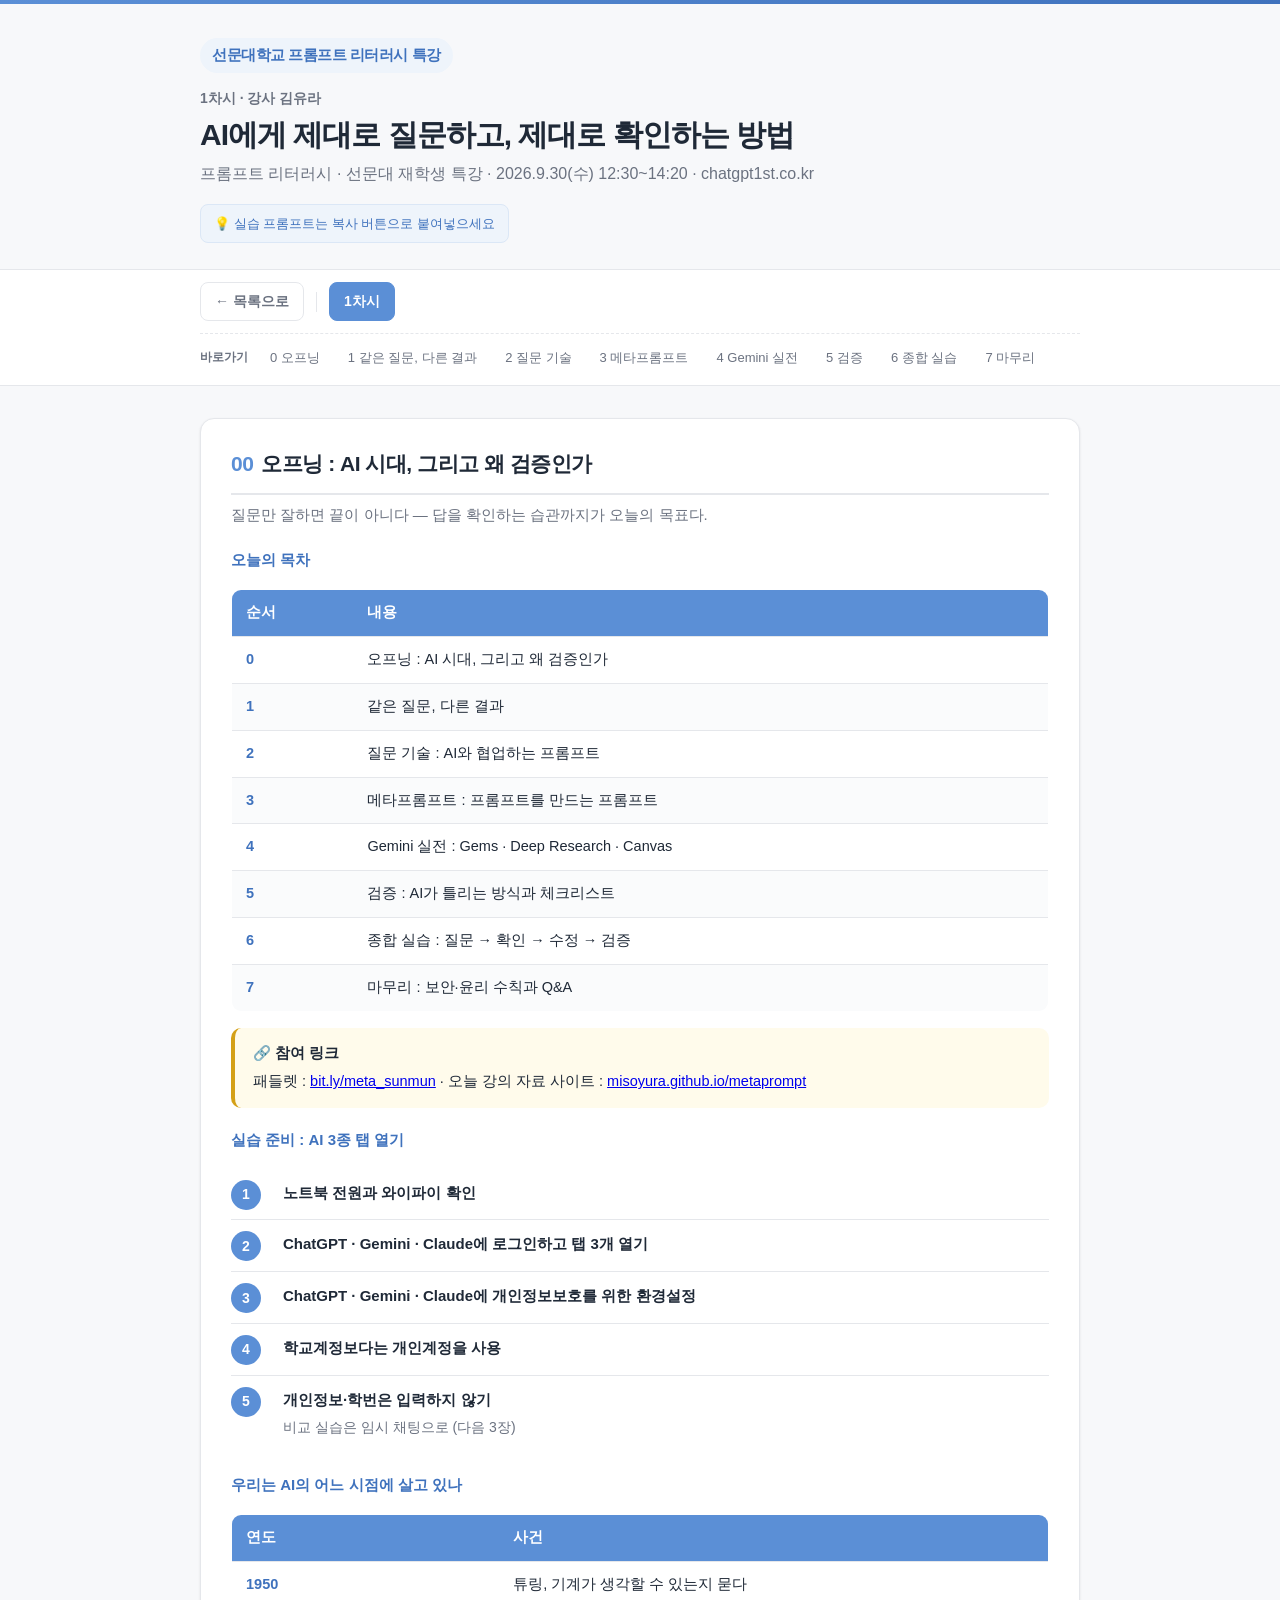
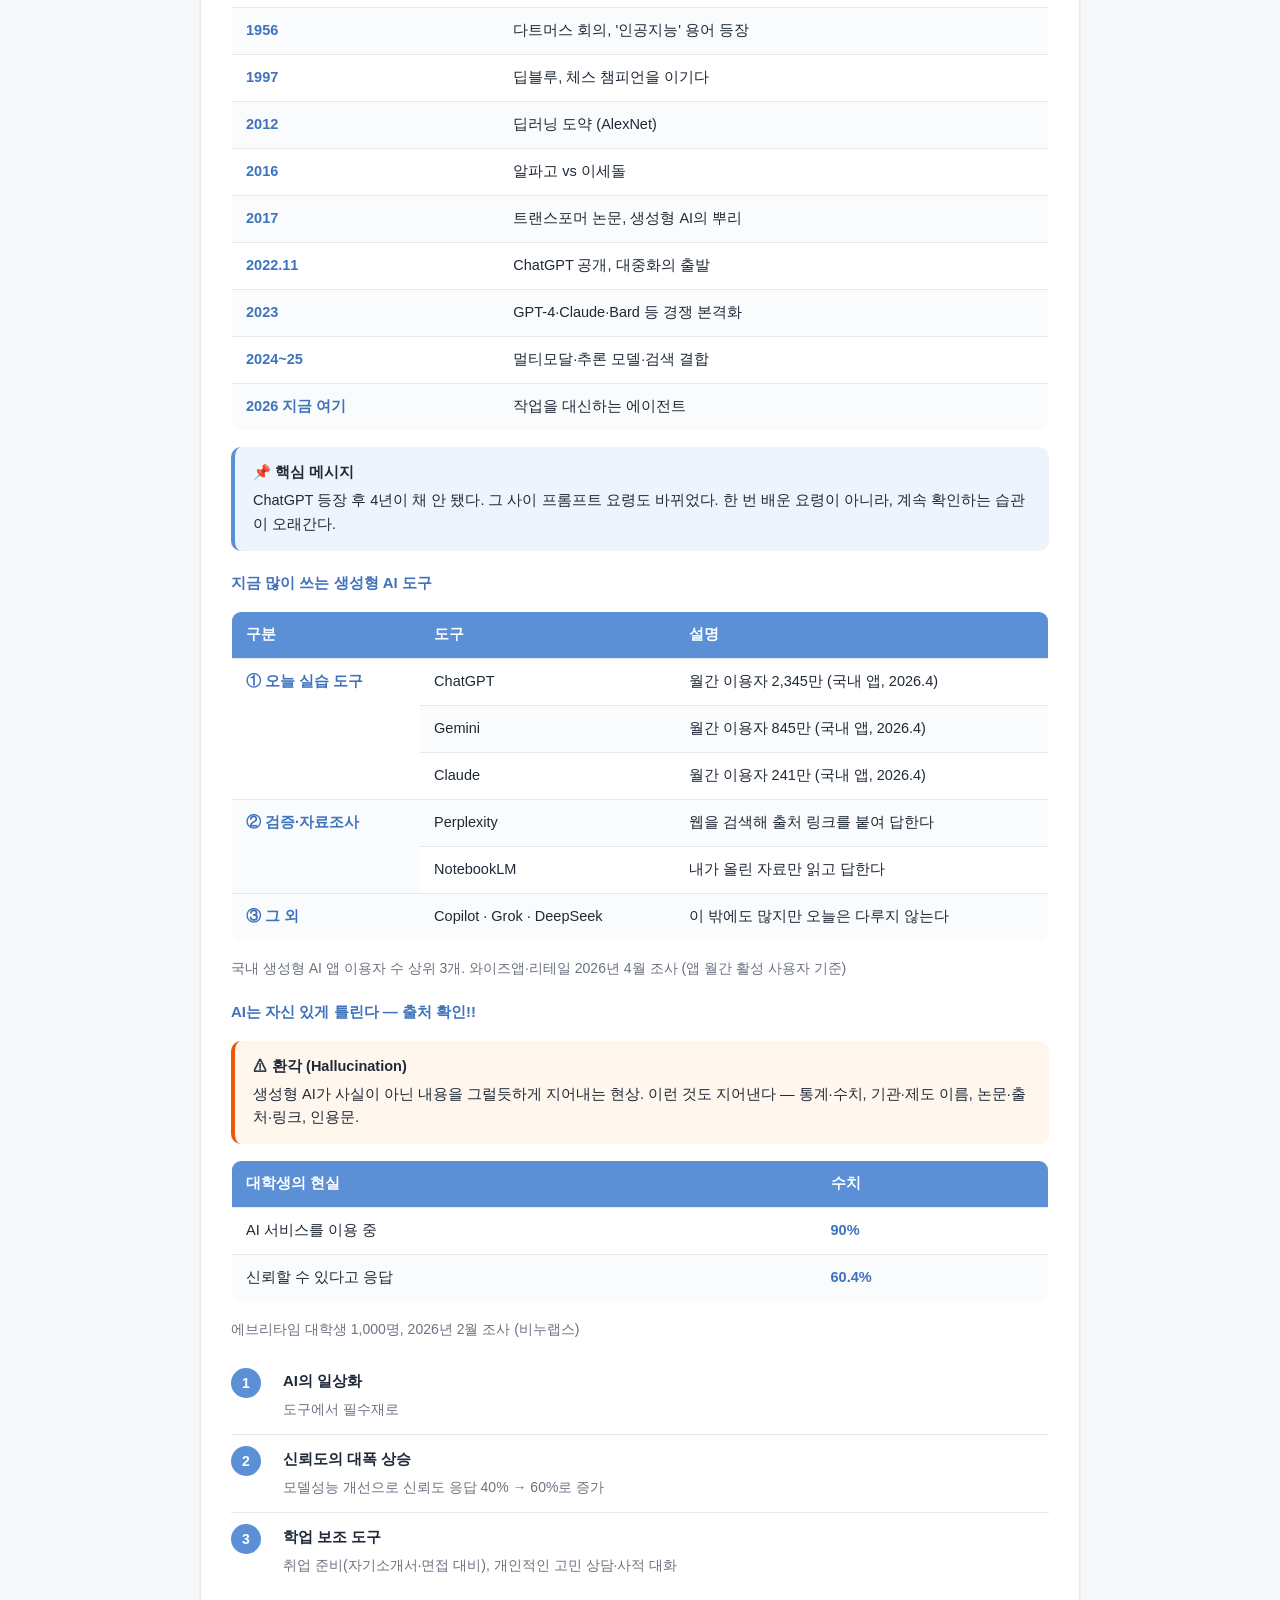
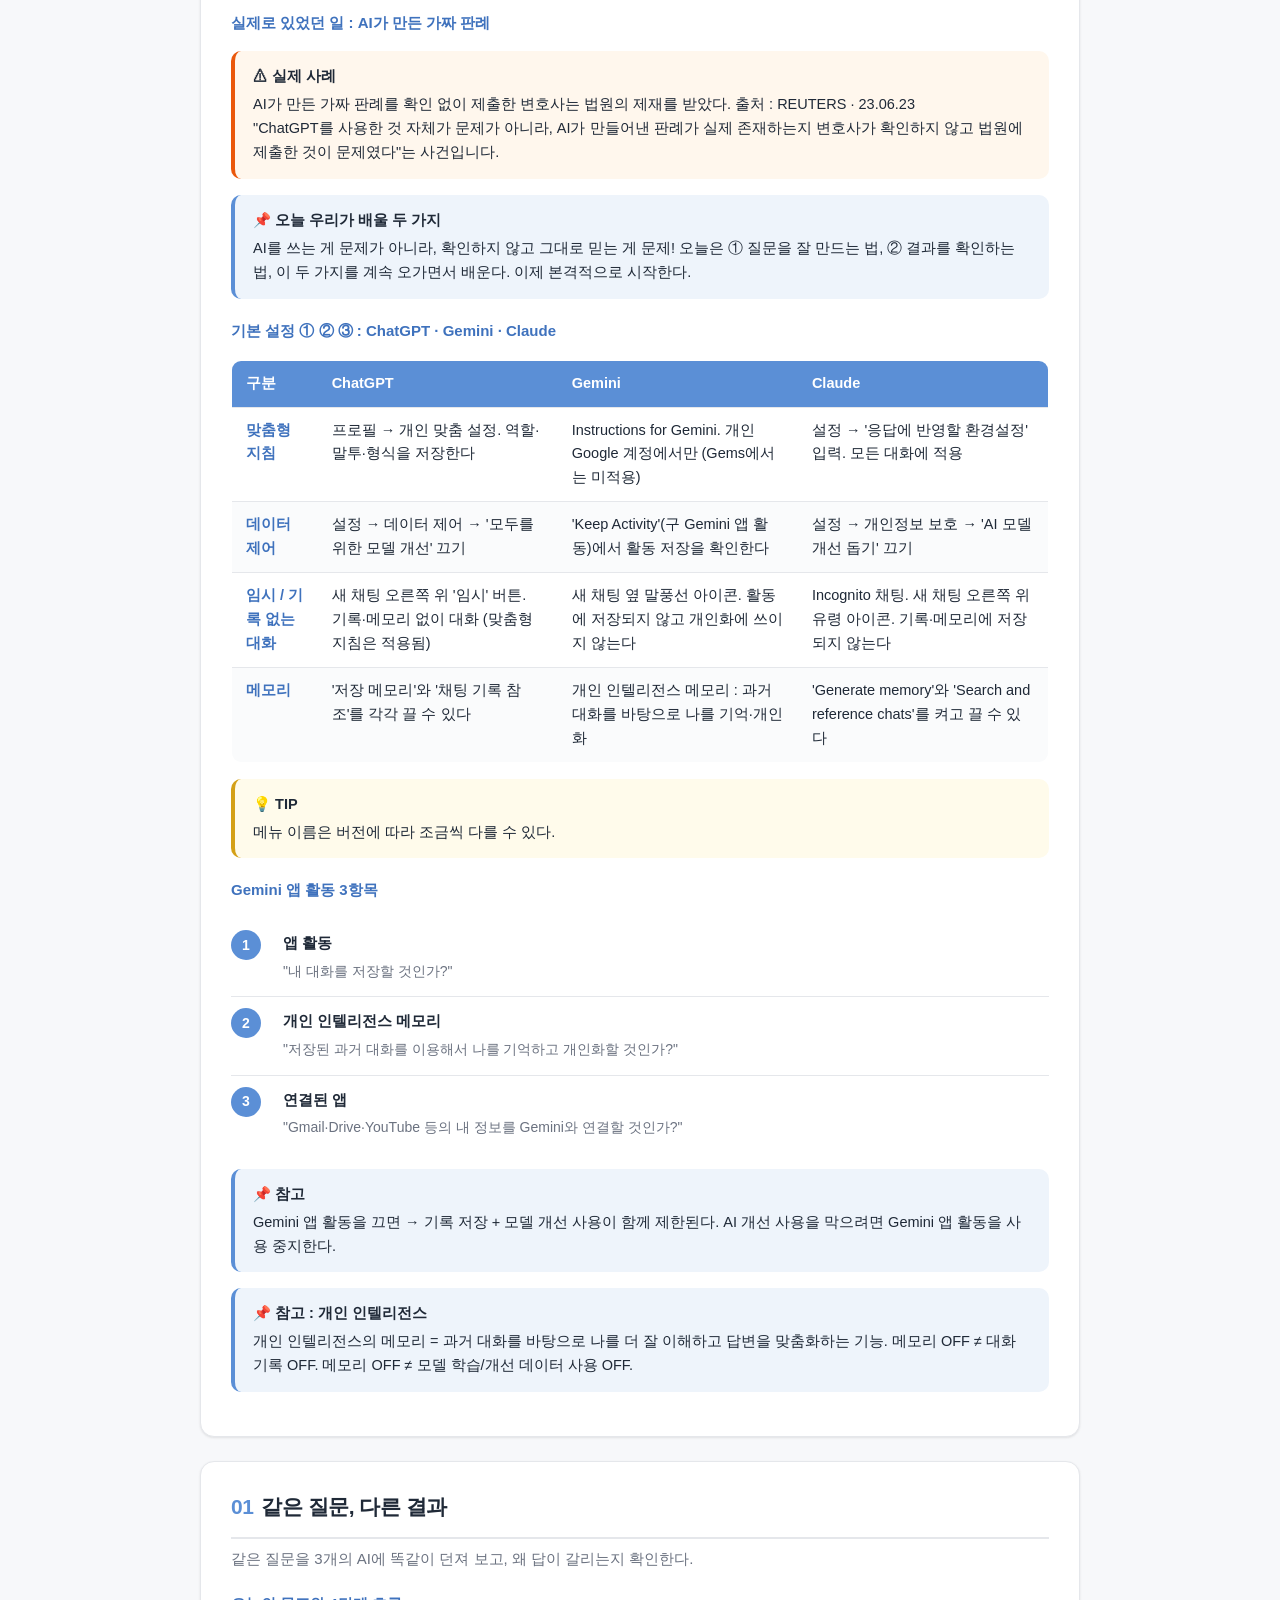
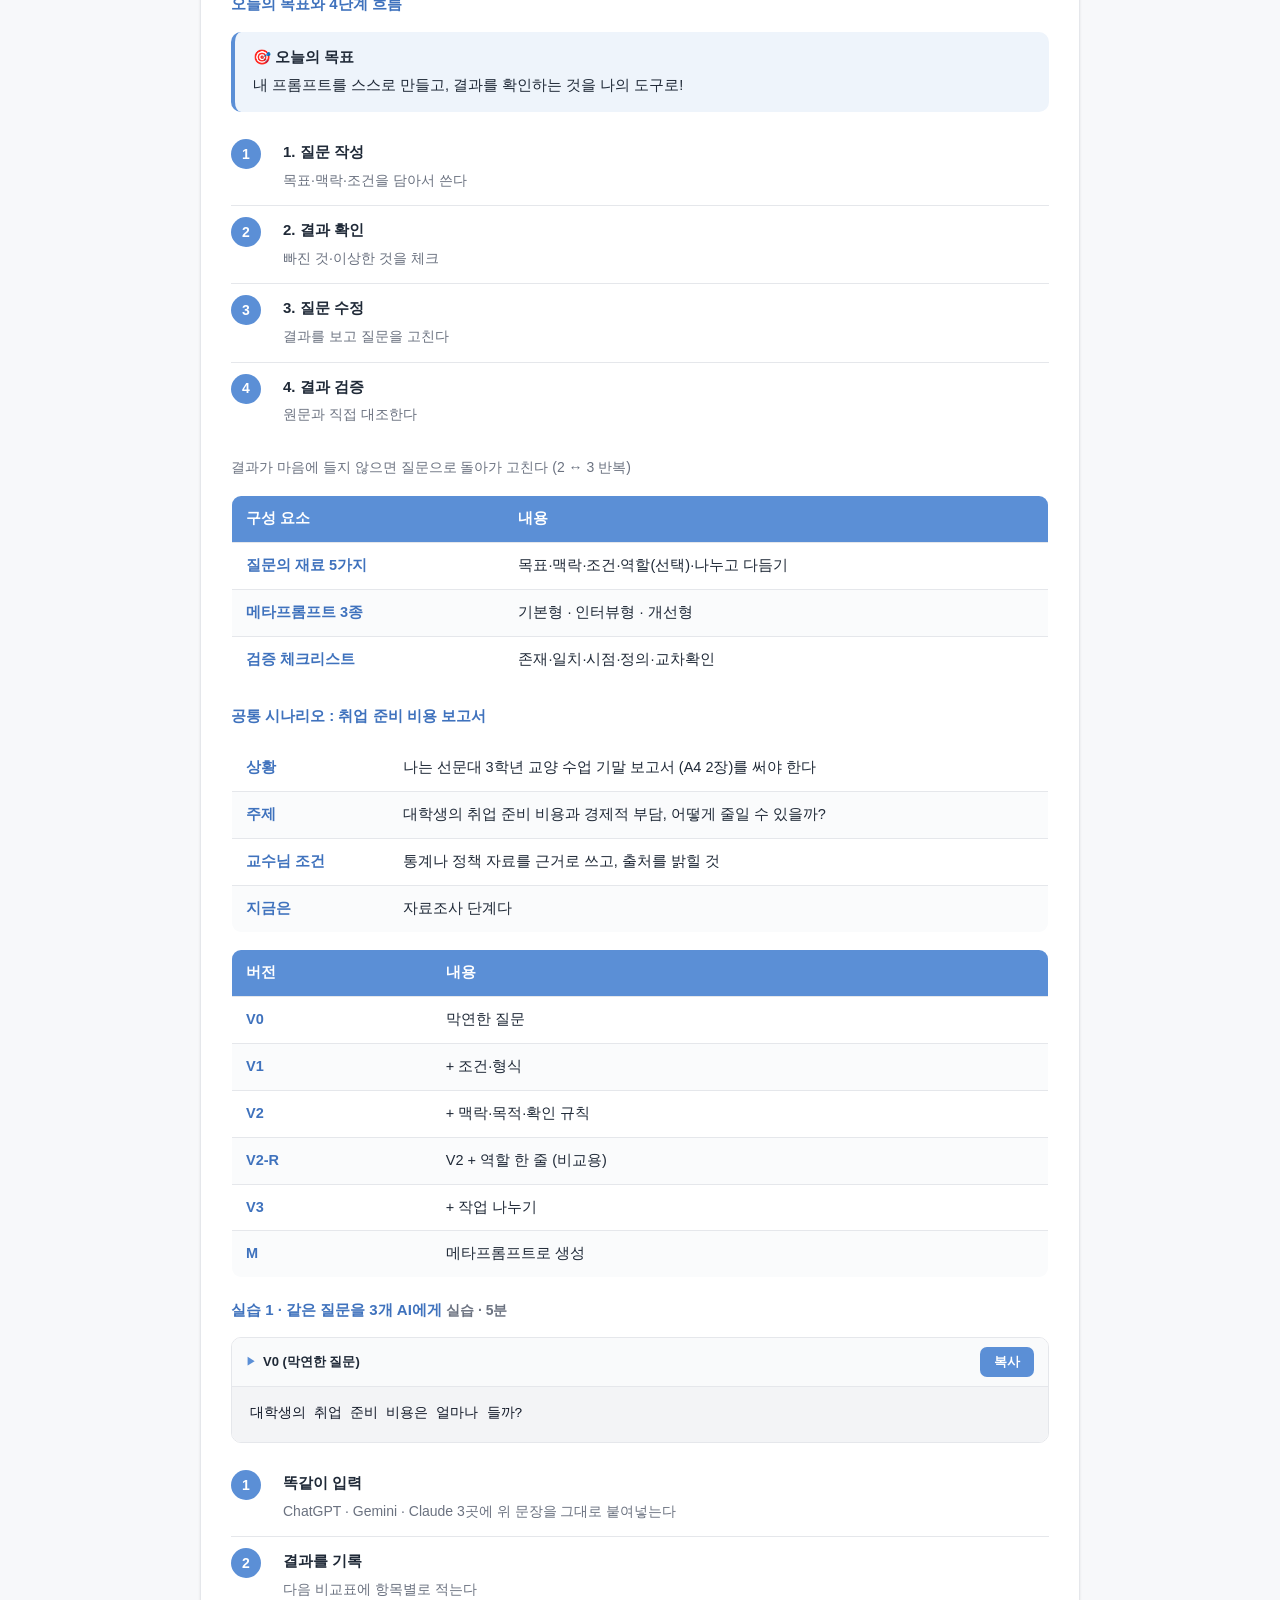
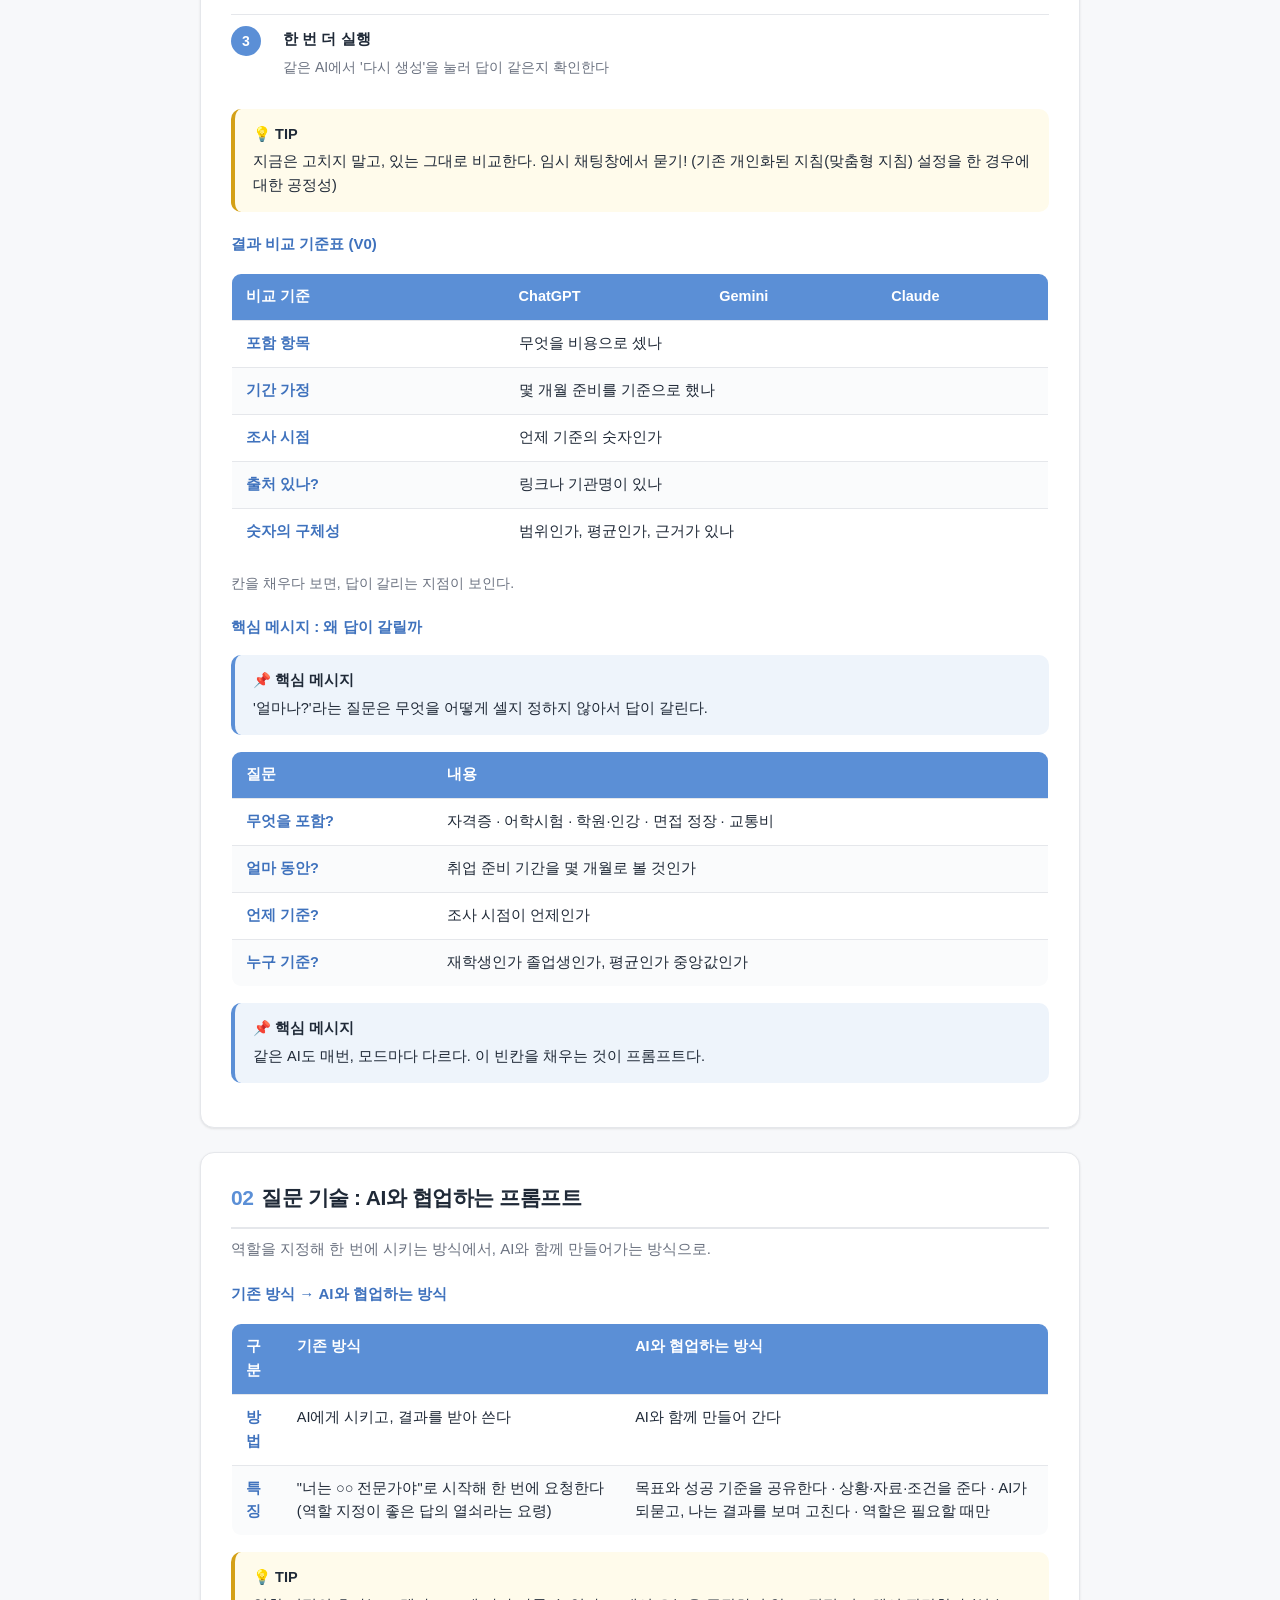
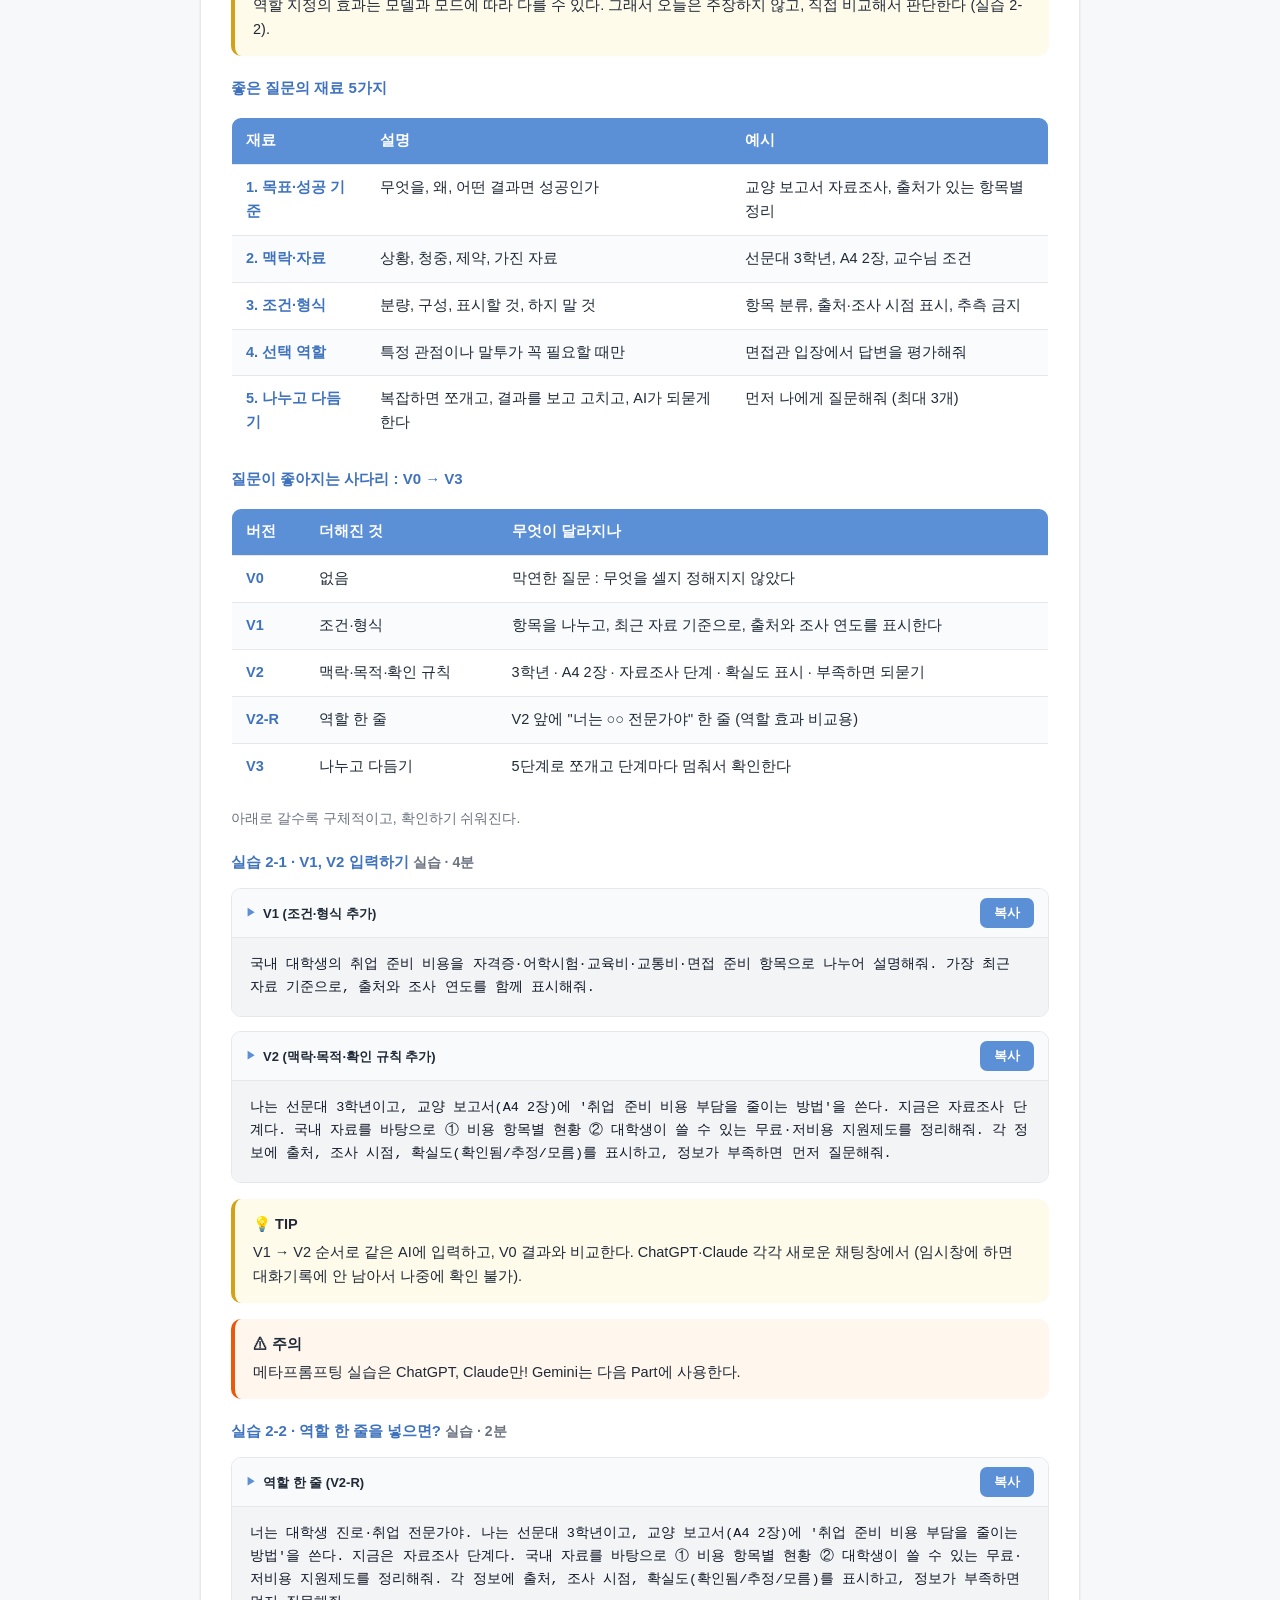
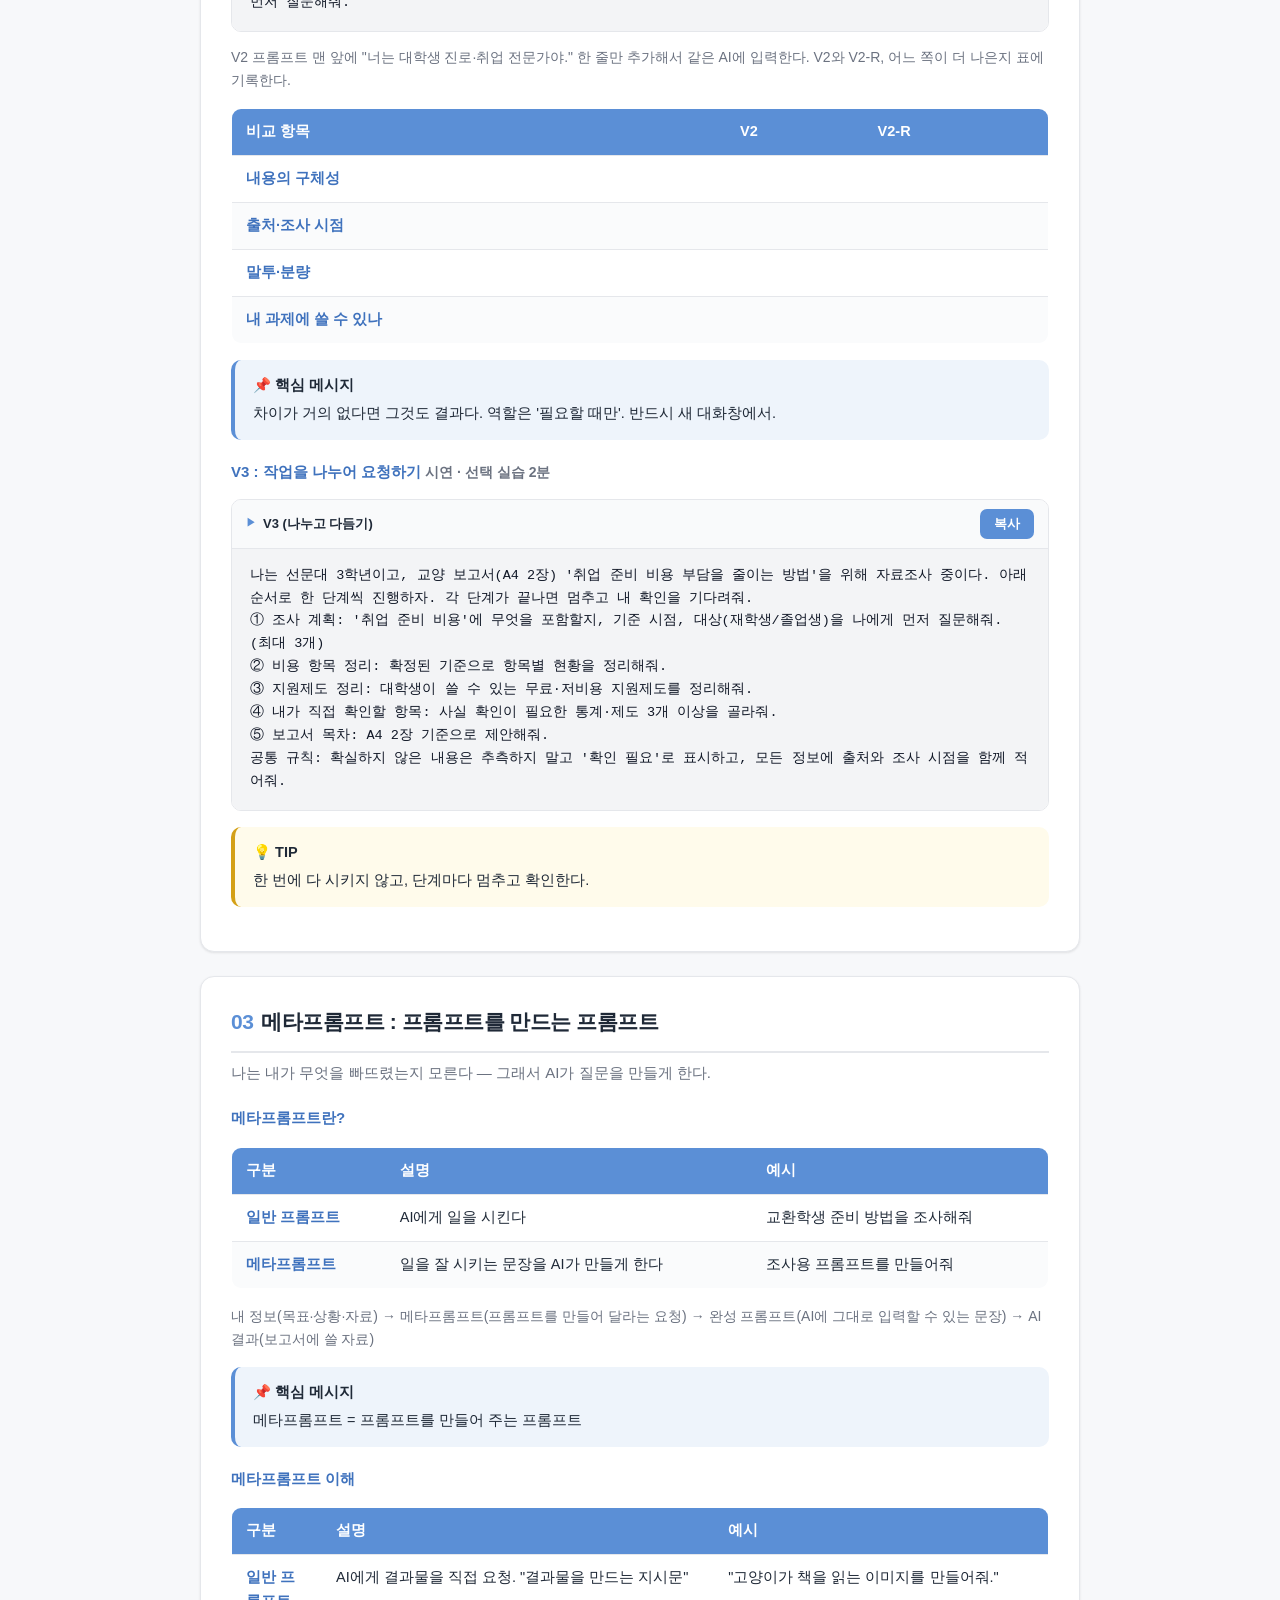
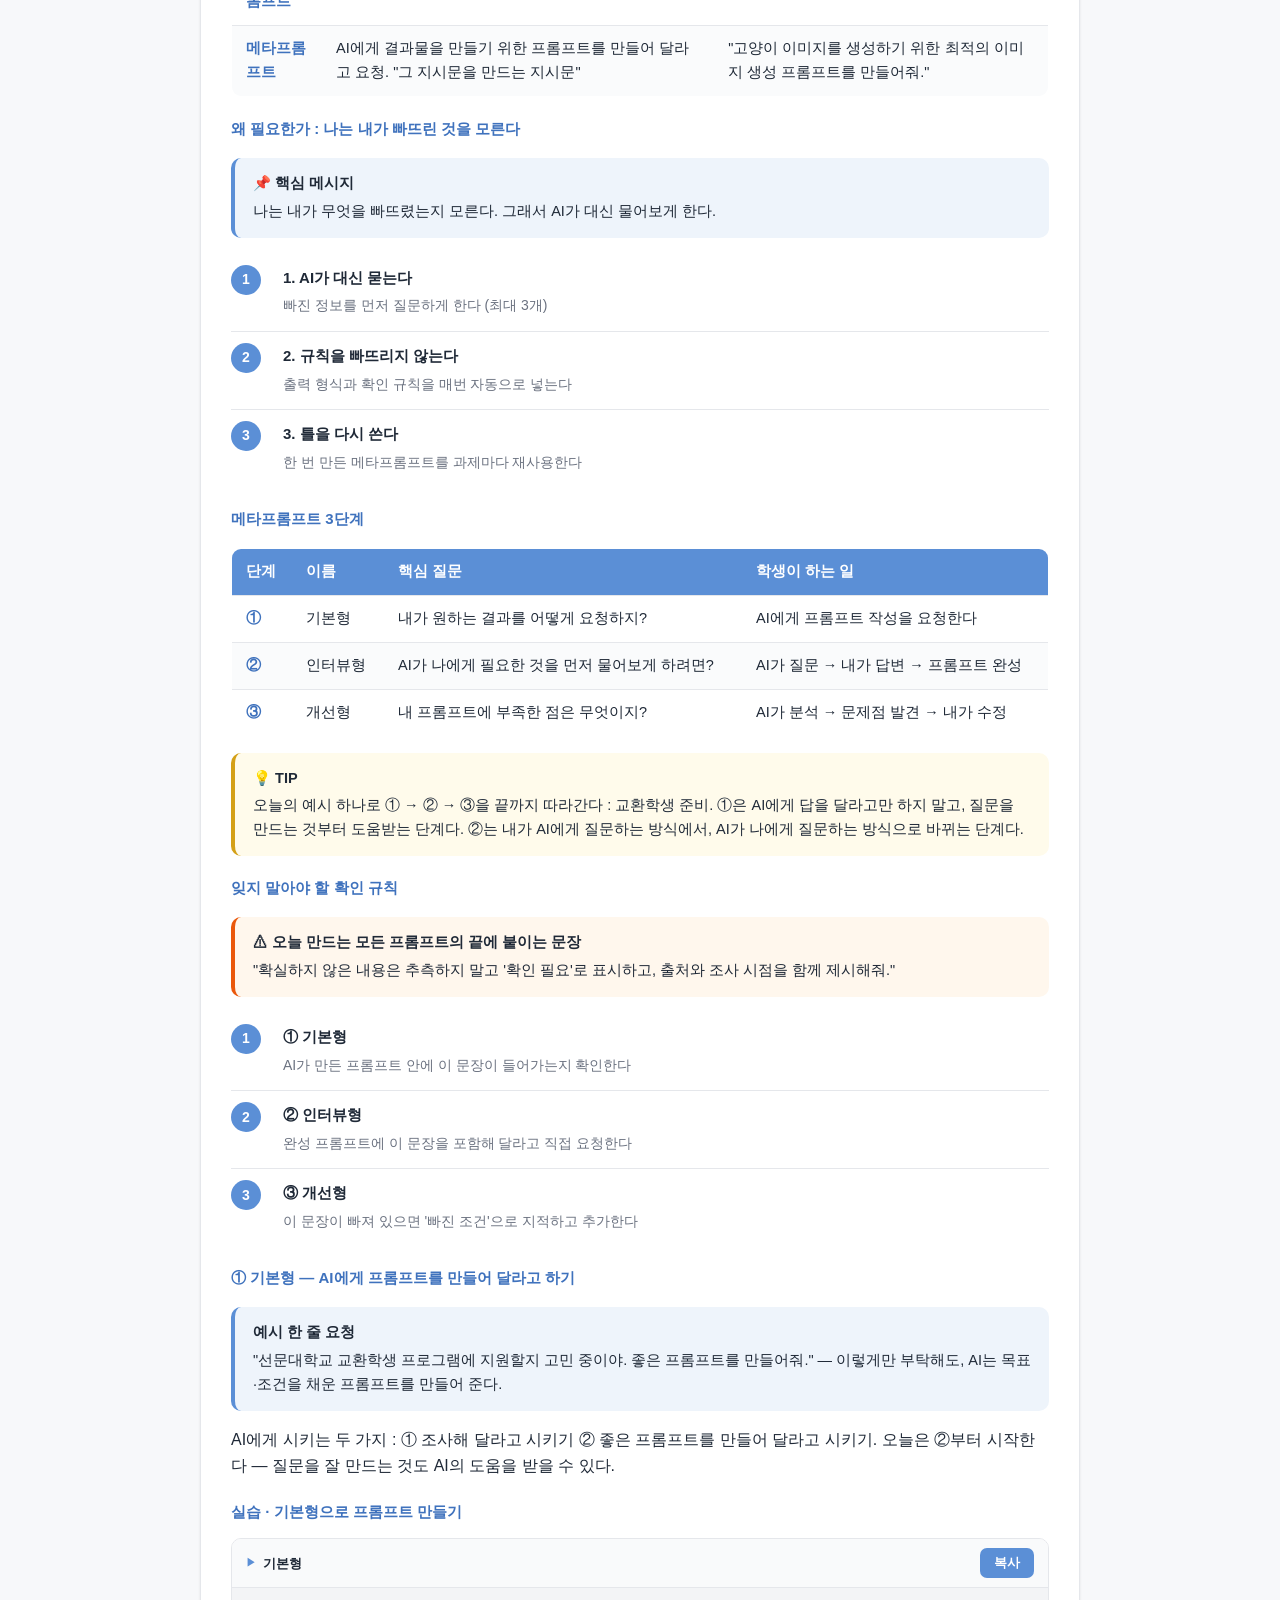
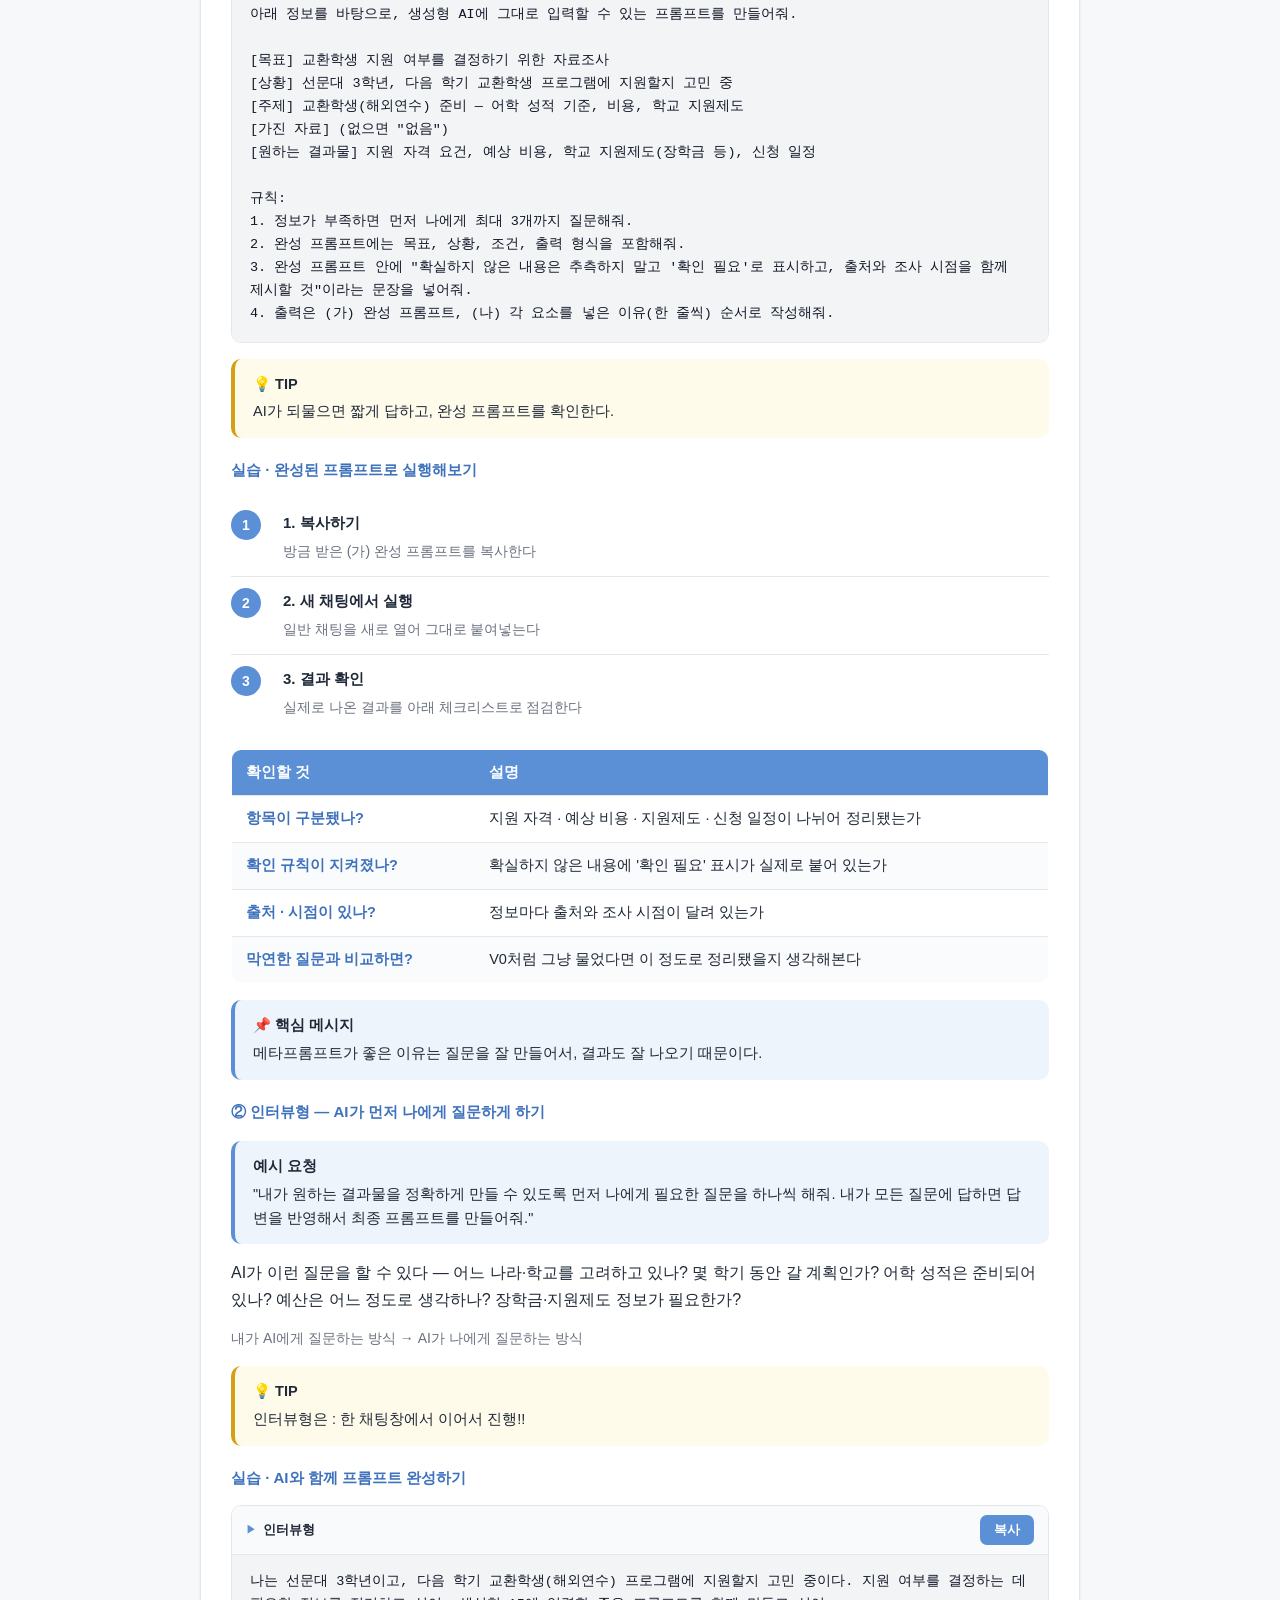
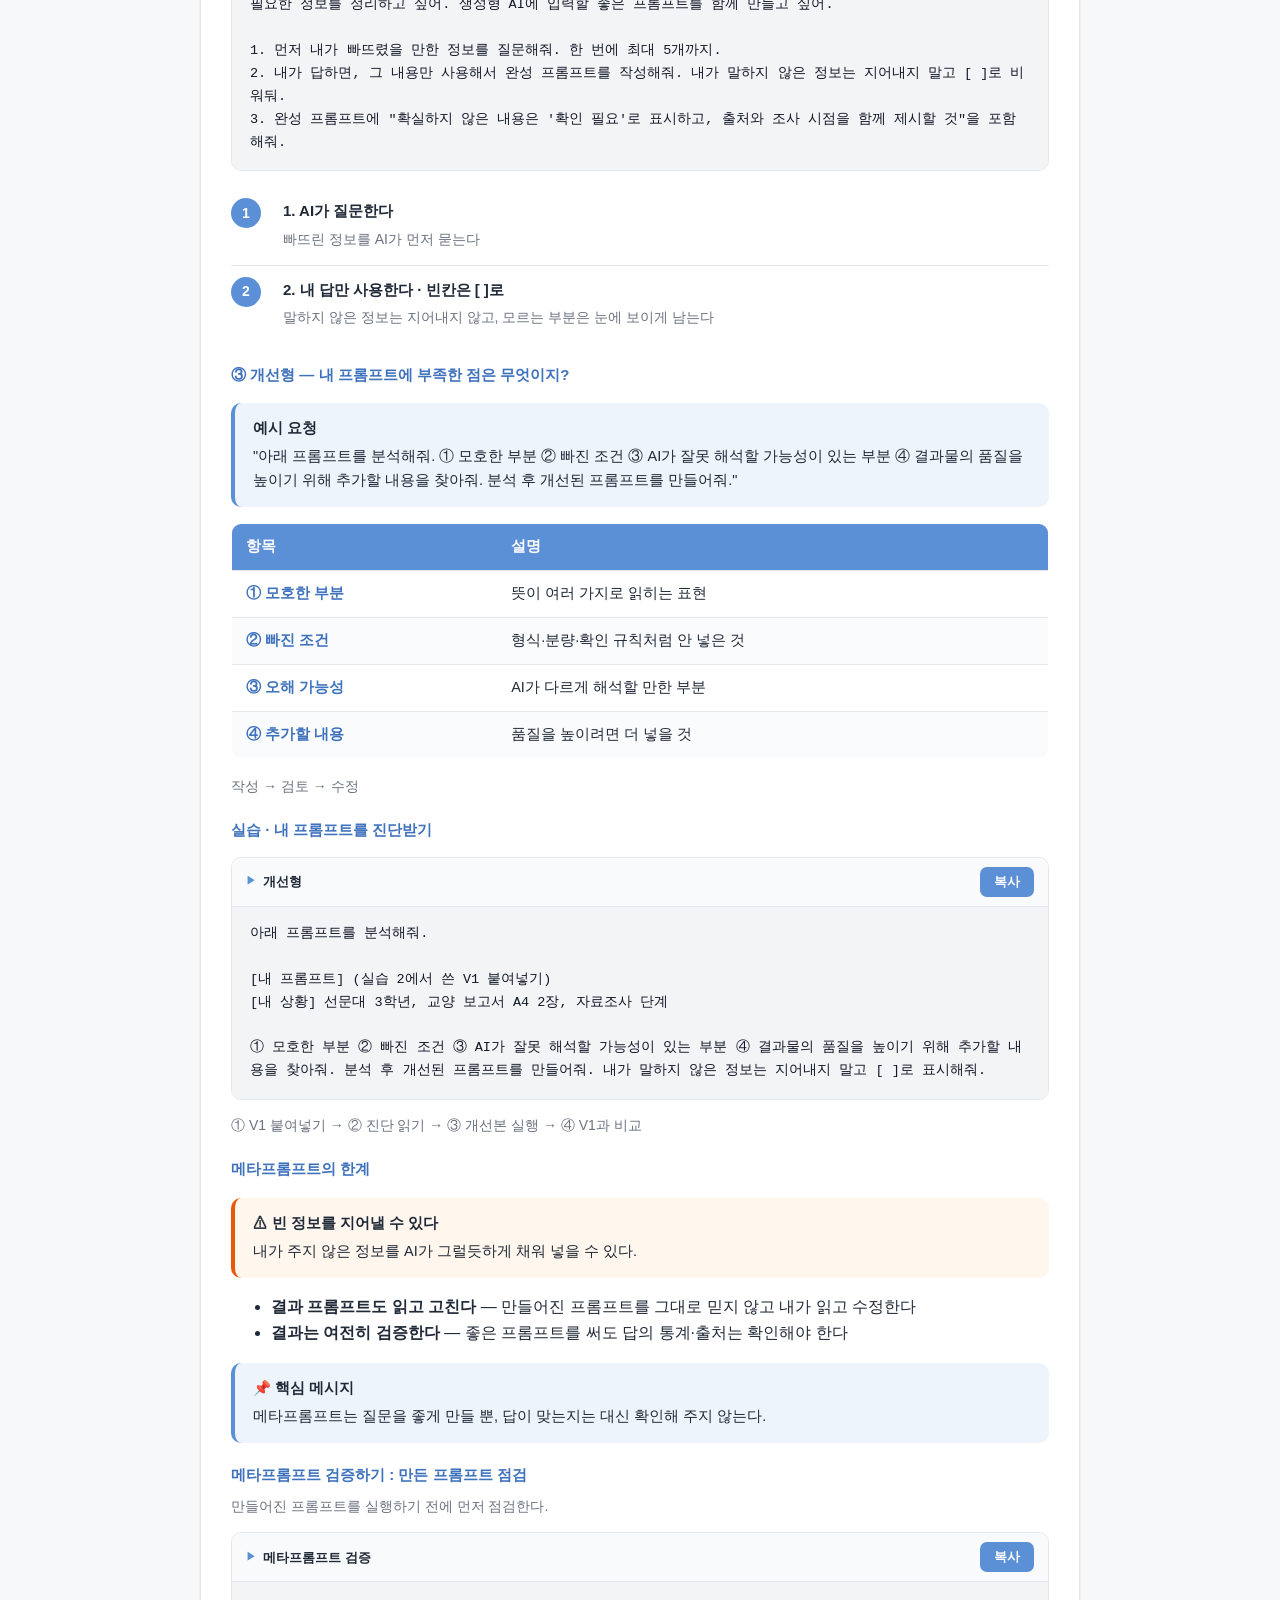
==== commit fb74648c: "Sync session_1 with 0929 PPT: reorder Part0, expand V2-R prompt Reorders Part 0 subsections to match" ====
--- a/session_1.html
+++ b/session_1.html
@@ -44,6 +44,19 @@
           <tr><td><strong>7</strong></td><td>마무리 : 보안·윤리 수칙과 Q&amp;A</td></tr>
         </tbody>
       </table>
+      <div class="box tip">
+        <span class="box-title">🔗 참여 링크</span>
+        패들렛 : <a href="https://bit.ly/meta_sunmun" target="_blank" rel="noopener">bit.ly/meta_sunmun</a> · 오늘 강의 자료 사이트 : <a href="https://misoyura.github.io/metaprompt/" target="_blank" rel="noopener">misoyura.github.io/metaprompt</a>
+      </div>
+
+      <h3>실습 준비 : AI 3종 탭 열기</h3>
+      <ol class="steps">
+        <li><b>노트북 전원과 와이파이 확인</b></li>
+        <li><b>ChatGPT · Gemini · Claude에 로그인하고 탭 3개 열기</b></li>
+        <li><b>ChatGPT · Gemini · Claude에 개인정보보호를 위한 환경설정</b></li>
+        <li><b>학교계정보다는 개인계정을 사용</b></li>
+        <li><b>개인정보·학번은 입력하지 않기</b><span>비교 실습은 임시 채팅으로 (다음 3장)</span></li>
+      </ol>
 
       <h3>우리는 AI의 어느 시점에 살고 있나</h3>
       <table class="table">
@@ -106,14 +119,10 @@
         "ChatGPT를 사용한 것 자체가 문제가 아니라, AI가 만들어낸 판례가 실제 존재하는지 변호사가 확인하지 않고 법원에 제출한 것이 문제였다"는 사건입니다.
       </div>
 
-      <h3>실습 준비 : AI 3종 탭 열기</h3>
-      <ol class="steps">
-        <li><b>노트북 전원과 와이파이 확인</b></li>
-        <li><b>ChatGPT · Gemini · Claude에 로그인하고 탭 3개 열기</b></li>
-        <li><b>ChatGPT · Gemini · Claude에 개인정보보호를 위한 환경설정</b></li>
-        <li><b>학교계정보다는 개인계정을 사용</b></li>
-        <li><b>개인정보·학번은 입력하지 않기</b><span>비교 실습은 임시 채팅으로 (아래 3장 참고)</span></li>
-      </ol>
+      <div class="box note">
+        <span class="box-title">📌 오늘 우리가 배울 두 가지</span>
+        AI를 쓰는 게 문제가 아니라, 확인하지 않고 그대로 믿는 게 문제! 오늘은 ① 질문을 잘 만드는 법, ② 결과를 확인하는 법, 이 두 가지를 계속 오가면서 배운다. 이제 본격적으로 시작한다.
+      </div>
 
       <h3>기본 설정 ① ② ③ : ChatGPT · Gemini · Claude</h3>
       <table class="table">
@@ -324,7 +333,7 @@
       </div>
       <div class="box tip">
         <span class="box-title">💡 TIP</span>
-        V1 → V2 순서로 같은 AI에 입력하고, V0 결과와 비교한다. ChatGPT·Claude 각각 새로운 채팅창에서 (임시창에 하면 대화기록에 안 남아서 나중에 못 봄).
+        V1 → V2 순서로 같은 AI에 입력하고, V0 결과와 비교한다. ChatGPT·Claude 각각 새로운 채팅창에서 (임시창에 하면 대화기록에 안 남아서 나중에 확인 불가).
       </div>
       <div class="box warn">
         <span class="box-title">⚠ 주의</span>
@@ -334,12 +343,12 @@
       <h3>실습 2-2 · 역할 한 줄을 넣으면? <span class="muted">실습 · 2분</span></h3>
       <div class="prompt">
         <div class="prompt-head">
-          <span class="label">역할 한 줄</span>
-          <button class="copy-btn" onclick="copyPrompt(this)">복사</button>
-        </div>
-        <pre>너는 대학생 진로·취업 전문가야.</pre>
-      </div>
-      <p class="muted">V2 프롬프트 맨 앞에 이 한 줄만 추가해서 같은 AI에 입력한다. V2와 V2-R, 어느 쪽이 더 나은지 표에 기록한다.</p>
+          <span class="label">역할 한 줄 (V2-R)</span>
+          <button class="copy-btn" onclick="copyPrompt(this)">복사</button>
+        </div>
+        <pre>너는 대학생 진로·취업 전문가야. 나는 선문대 3학년이고, 교양 보고서(A4 2장)에 '취업 준비 비용 부담을 줄이는 방법'을 쓴다. 지금은 자료조사 단계다. 국내 자료를 바탕으로 ① 비용 항목별 현황 ② 대학생이 쓸 수 있는 무료·저비용 지원제도를 정리해줘. 각 정보에 출처, 조사 시점, 확실도(확인됨/추정/모름)를 표시하고, 정보가 부족하면 먼저 질문해줘.</pre>
+      </div>
+      <p class="muted">V2 프롬프트 맨 앞에 "너는 대학생 진로·취업 전문가야." 한 줄만 추가해서 같은 AI에 입력한다. V2와 V2-R, 어느 쪽이 더 나은지 표에 기록한다.</p>
       <table class="table">
         <thead><tr><th>비교 항목</th><th>V2</th><th>V2-R</th></tr></thead>
         <tbody>
@@ -370,7 +379,7 @@
       </div>
       <div class="box tip">
         <span class="box-title">💡 TIP</span>
-        한 번에 다 시키지 않고, 단계마다 멈추고 확인한다. 이어서 V2-R 채팅창에서.
+        한 번에 다 시키지 않고, 단계마다 멈추고 확인한다.
       </div>
     </section>
 
@@ -857,7 +866,7 @@
 
       <h3>보고서를 슬라이드(PPT)로 : Canvas</h3>
       <ol class="steps">
-        <li><b>1. Canvas 선택</b><span>입력창의 도구(+ 메뉴)에서 Canvas를 선택한다</span></li>
+        <li><b>1. Canvas 선택</b><span>새로운 대화창의 입력창에서 도구(+ 메뉴)에서 Canvas를 선택하고, 보고서 파일을 첨부한다</span></li>
         <li><b>2. 발표 자료 요청</b><span>보고서 내용을 바탕으로 슬라이드를 만들어 달라고 요청한다</span></li>
         <li><b>3. 말로 고치기</b><span>장 순서·문장·색상을 말로 수정 요청한다</span></li>
         <li><b>4. 내보내기</b><span>Google 슬라이드로 내보내고, 필요하면 PPT 파일로 저장한다</span></li>
--- a/style.css
+++ b/style.css
@@ -70,6 +70,7 @@
 .dl-row{display:flex;align-items:center;justify-content:space-between;gap:14px;padding:13px 0;border-bottom:1px solid var(--line);}
 .dl-row:last-child{border-bottom:none;}
 .dl-row .fname{font-size:14.5px;}
+.dl-row .fname .fmeta{color:var(--ink-soft);font-size:12.5px;margin-left:6px;}
 .dl-btn{flex-shrink:0;text-decoration:none;font-size:13px;font-weight:600;color:#fff;background:var(--brand);border-radius:7px;padding:7px 16px;transition:.15s;white-space:nowrap;}
 .dl-btn:hover{background:var(--brand-dark);}
 .dl-btn.disabled{background:#cbd5e1;pointer-events:none;}
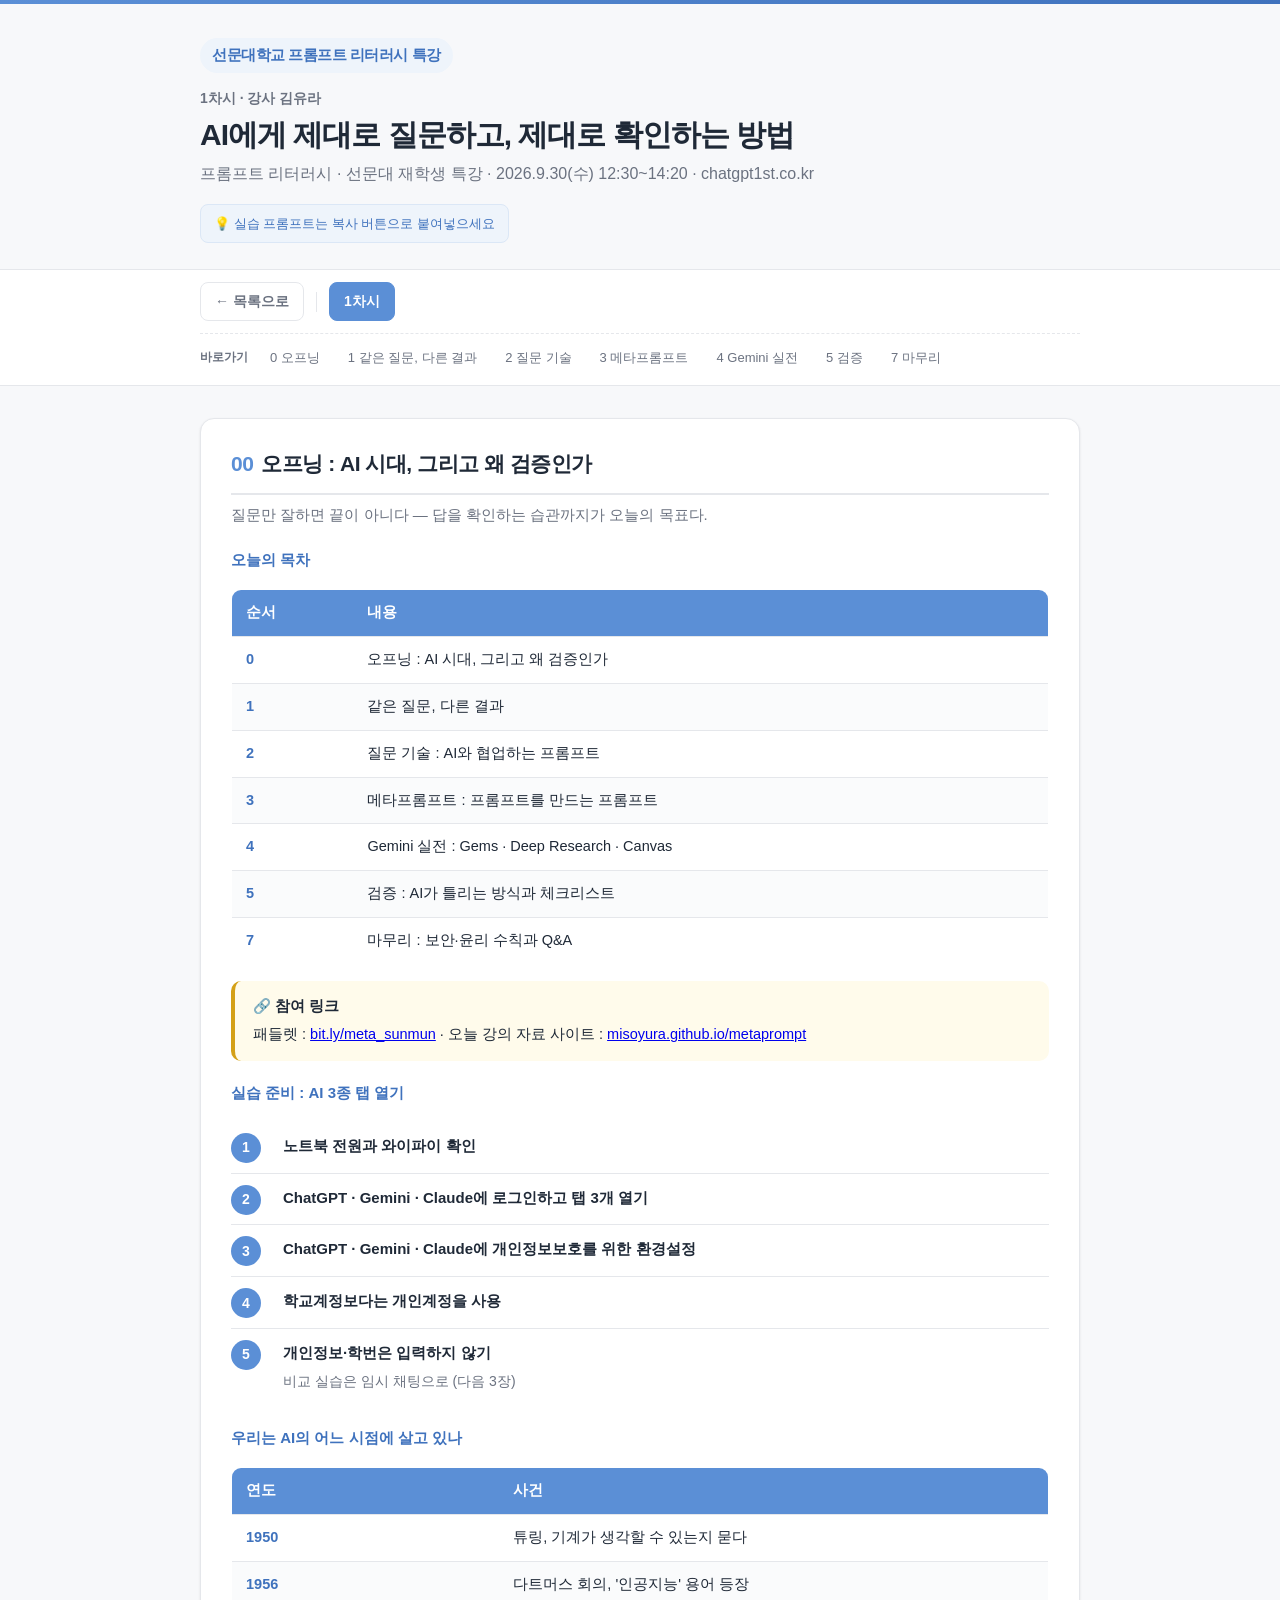
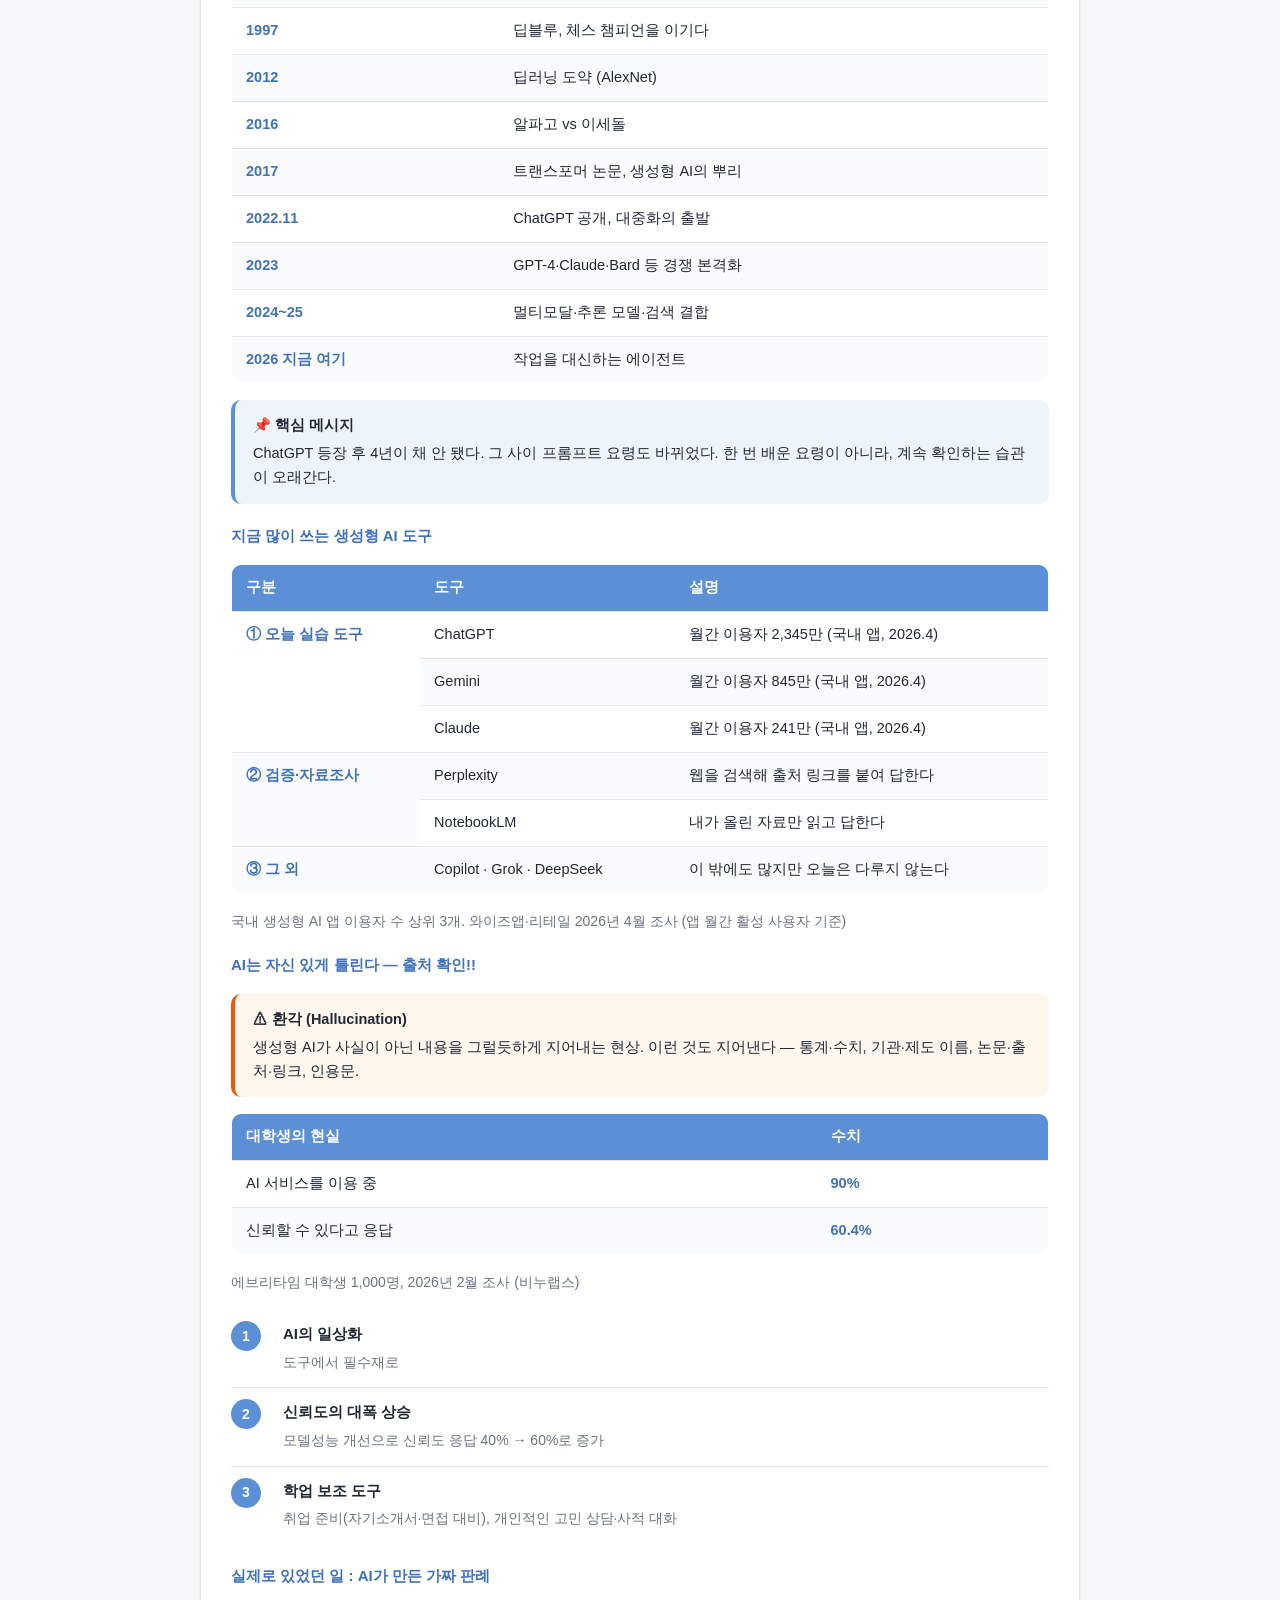
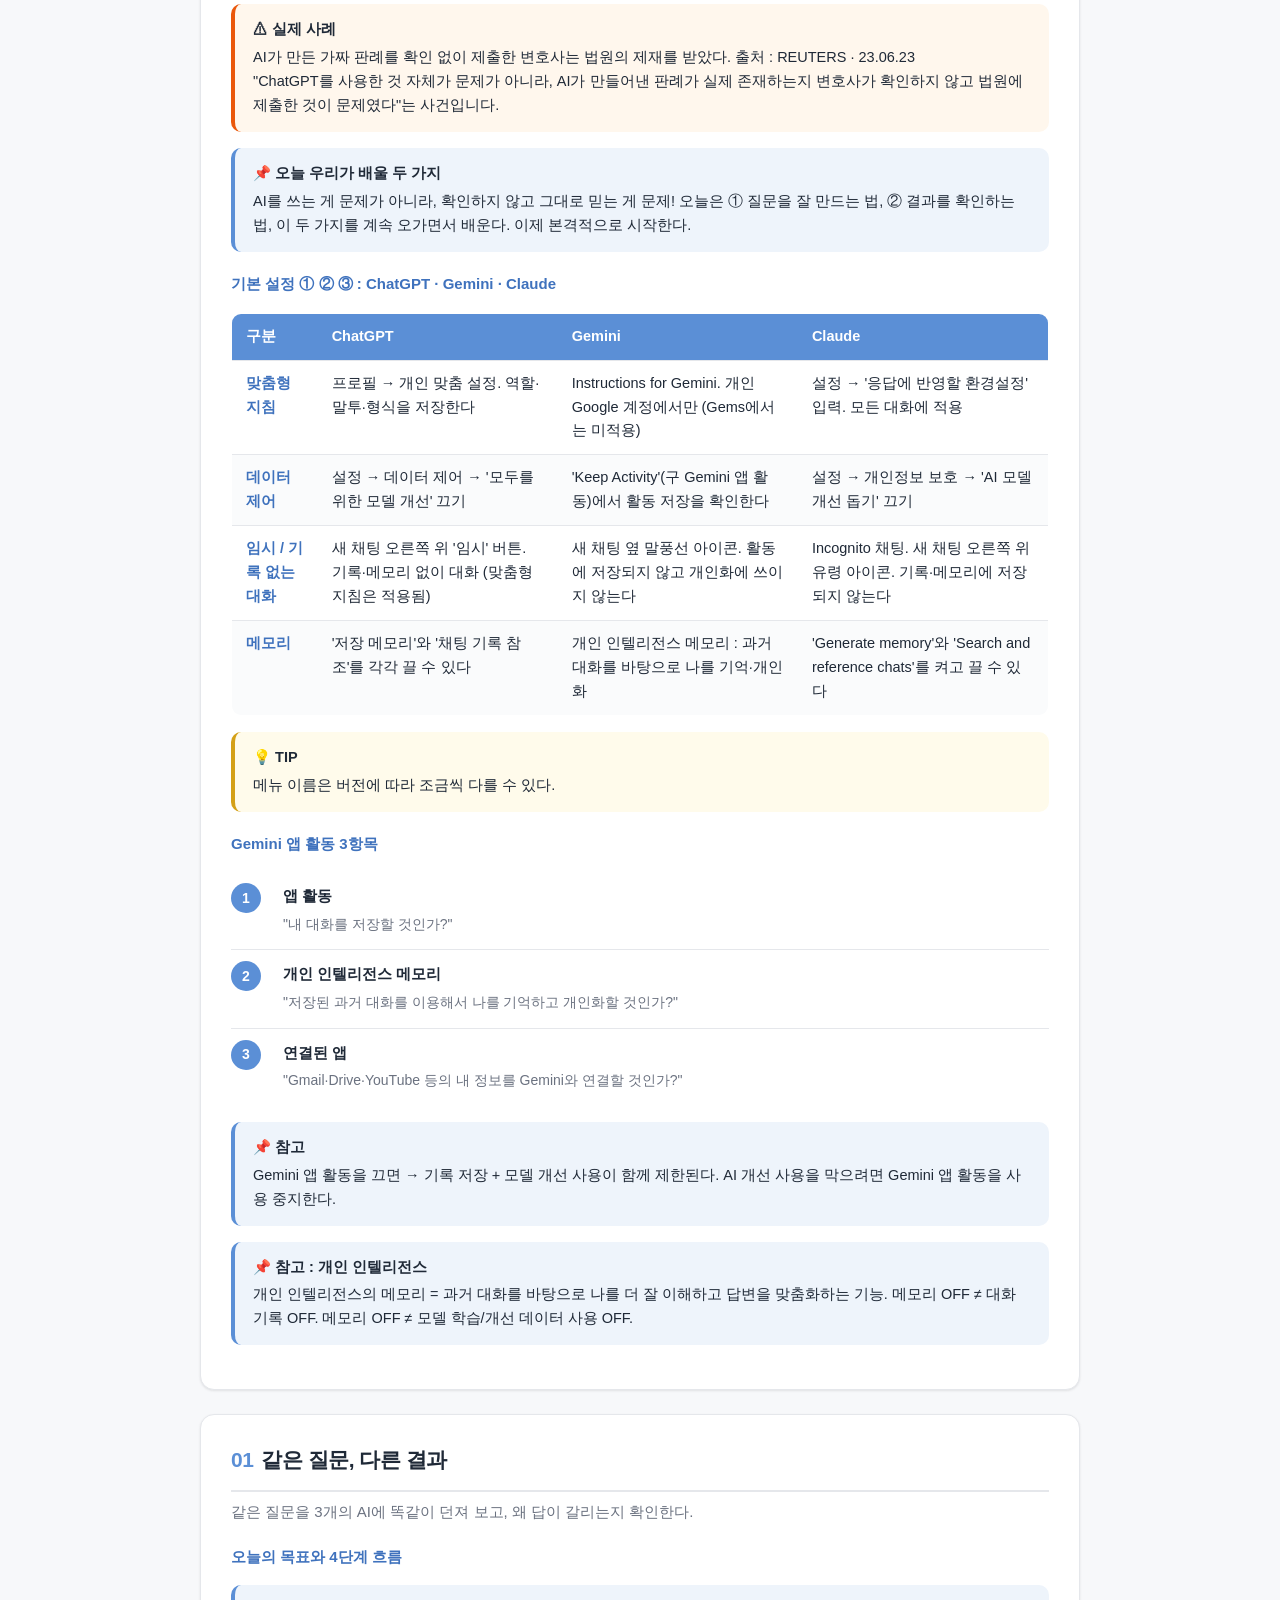
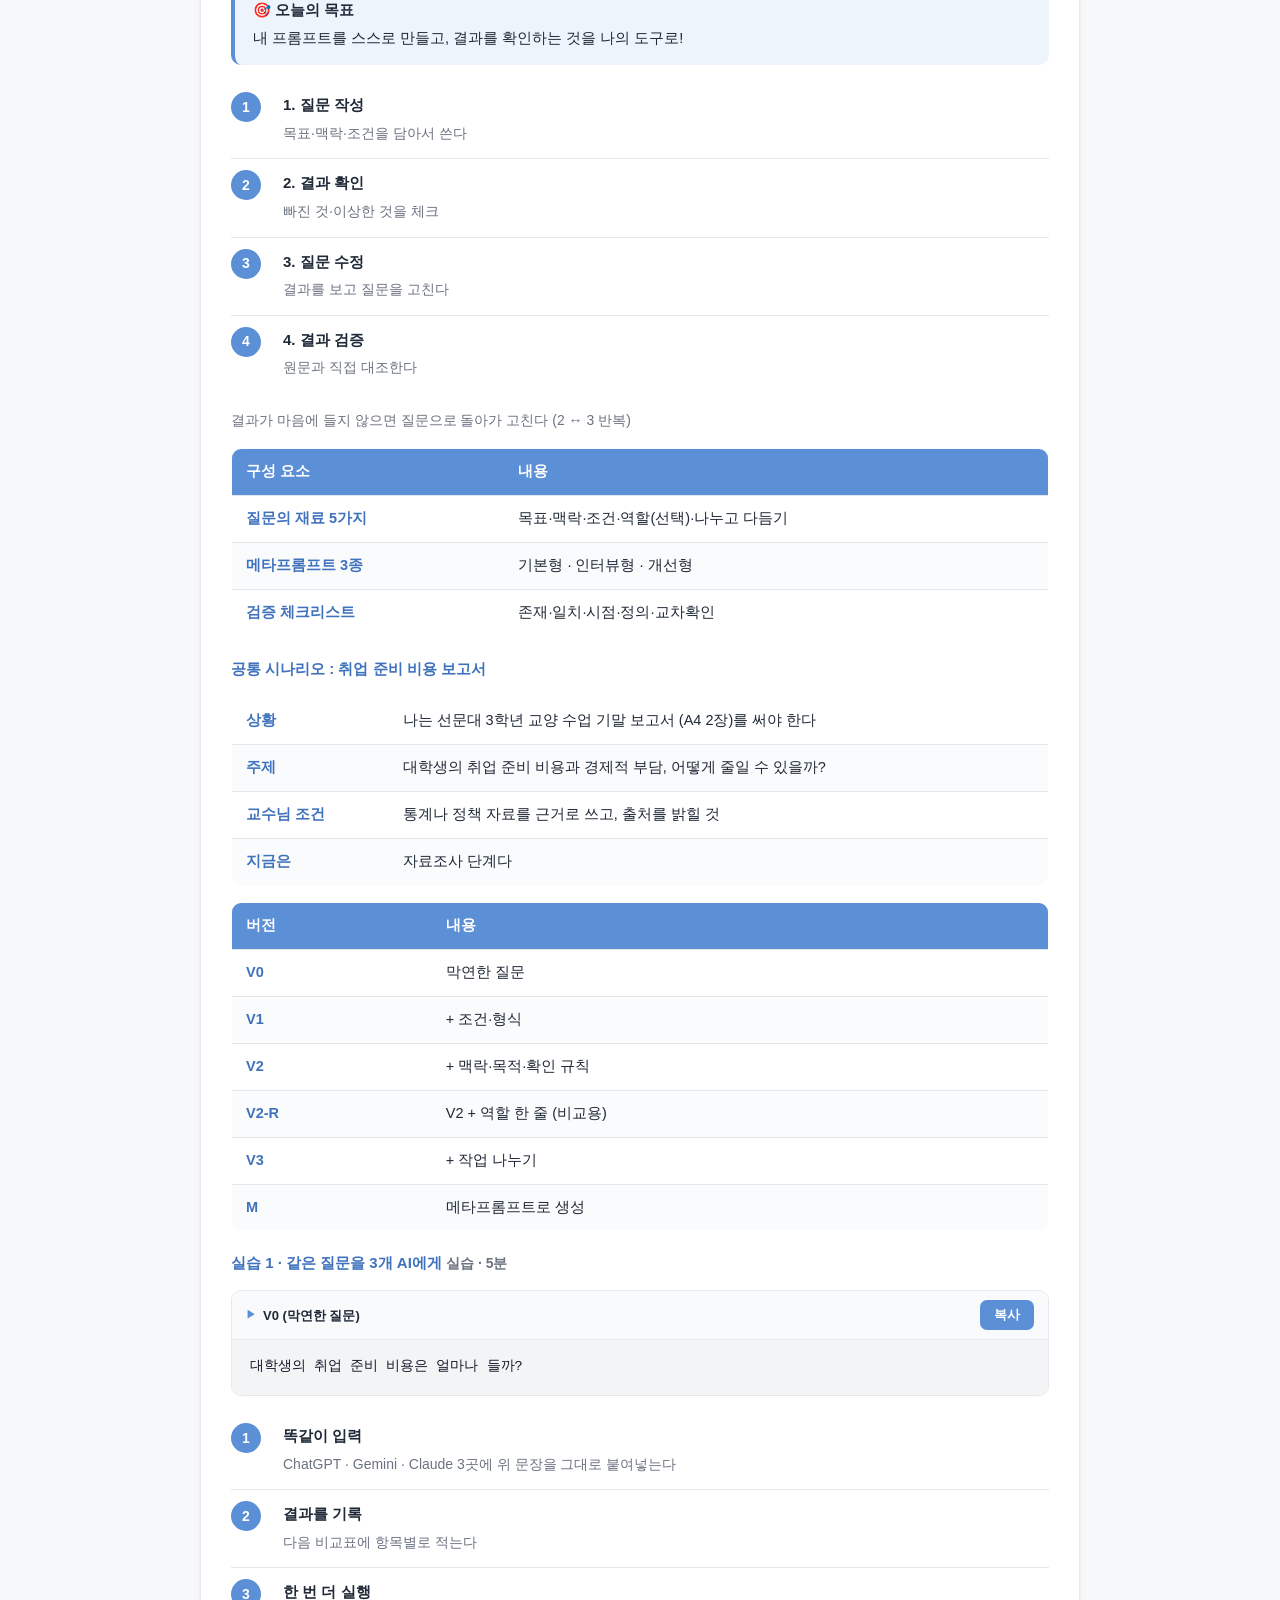
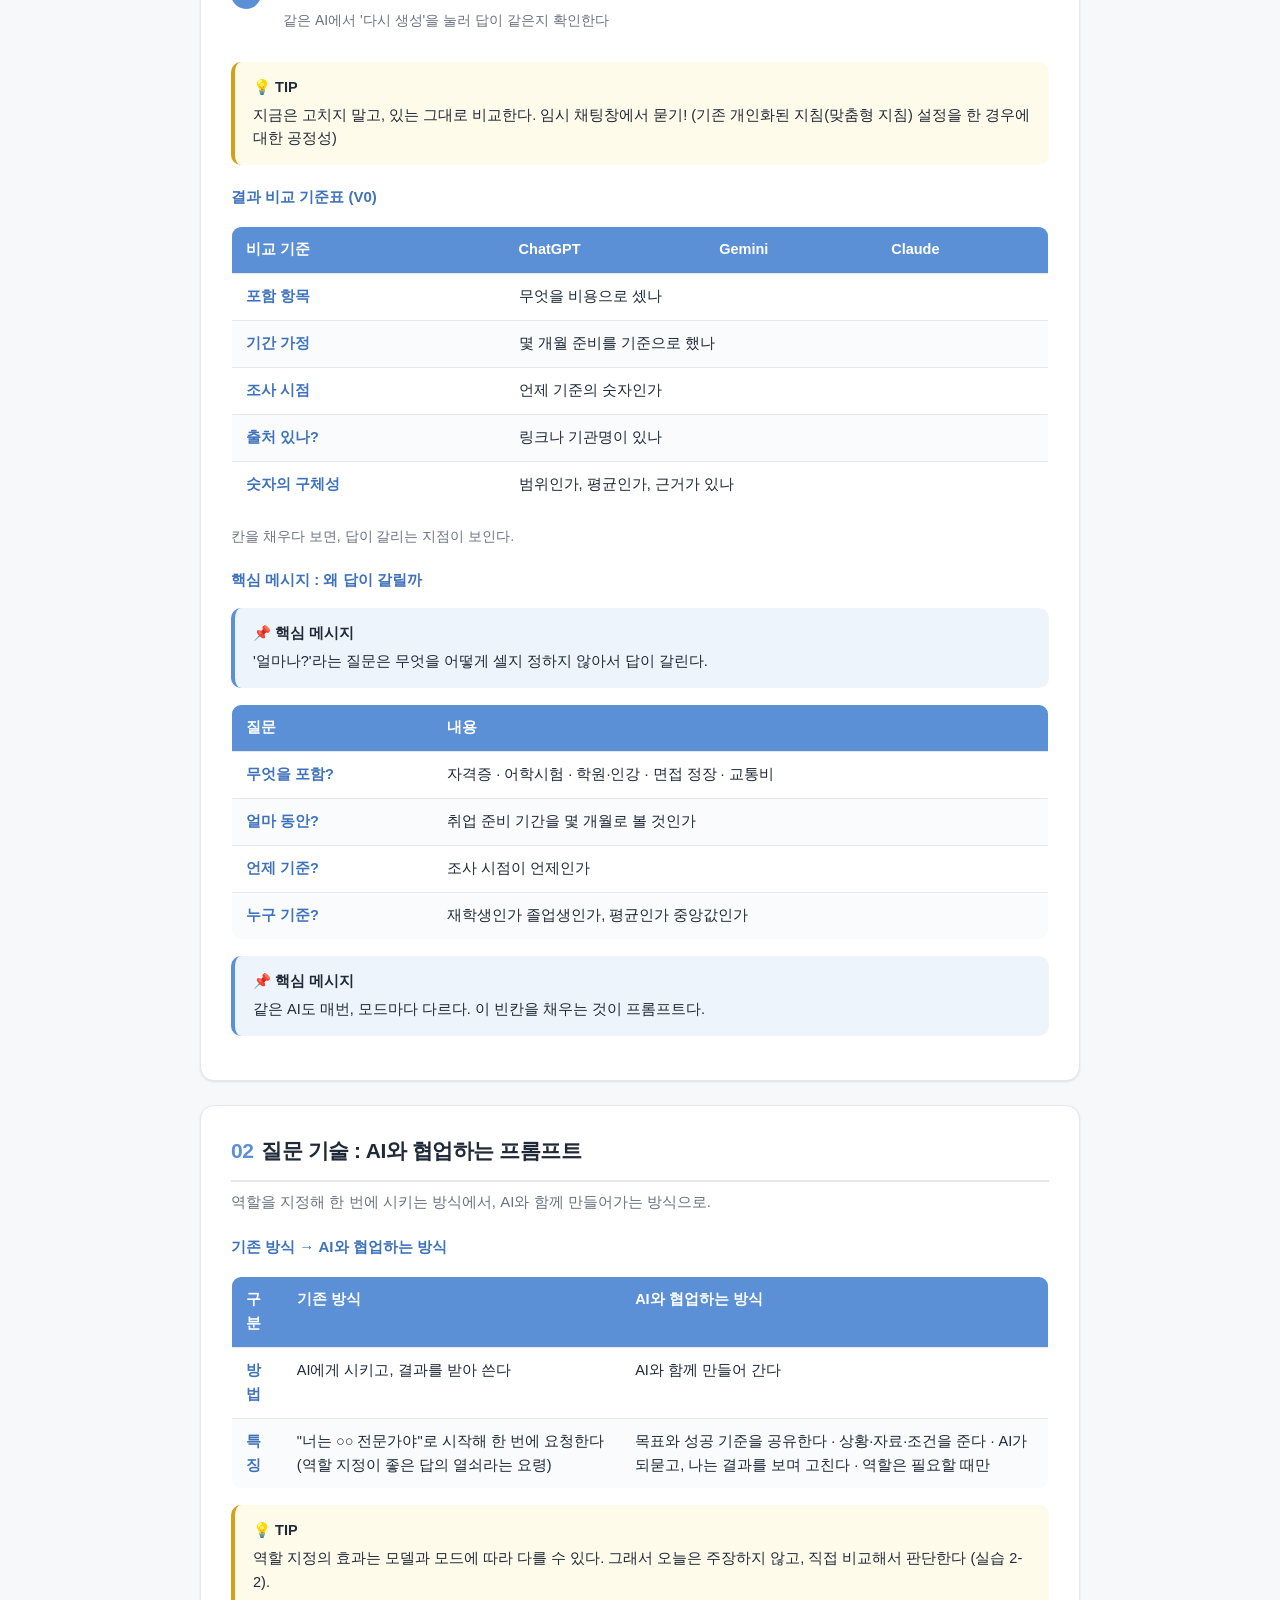
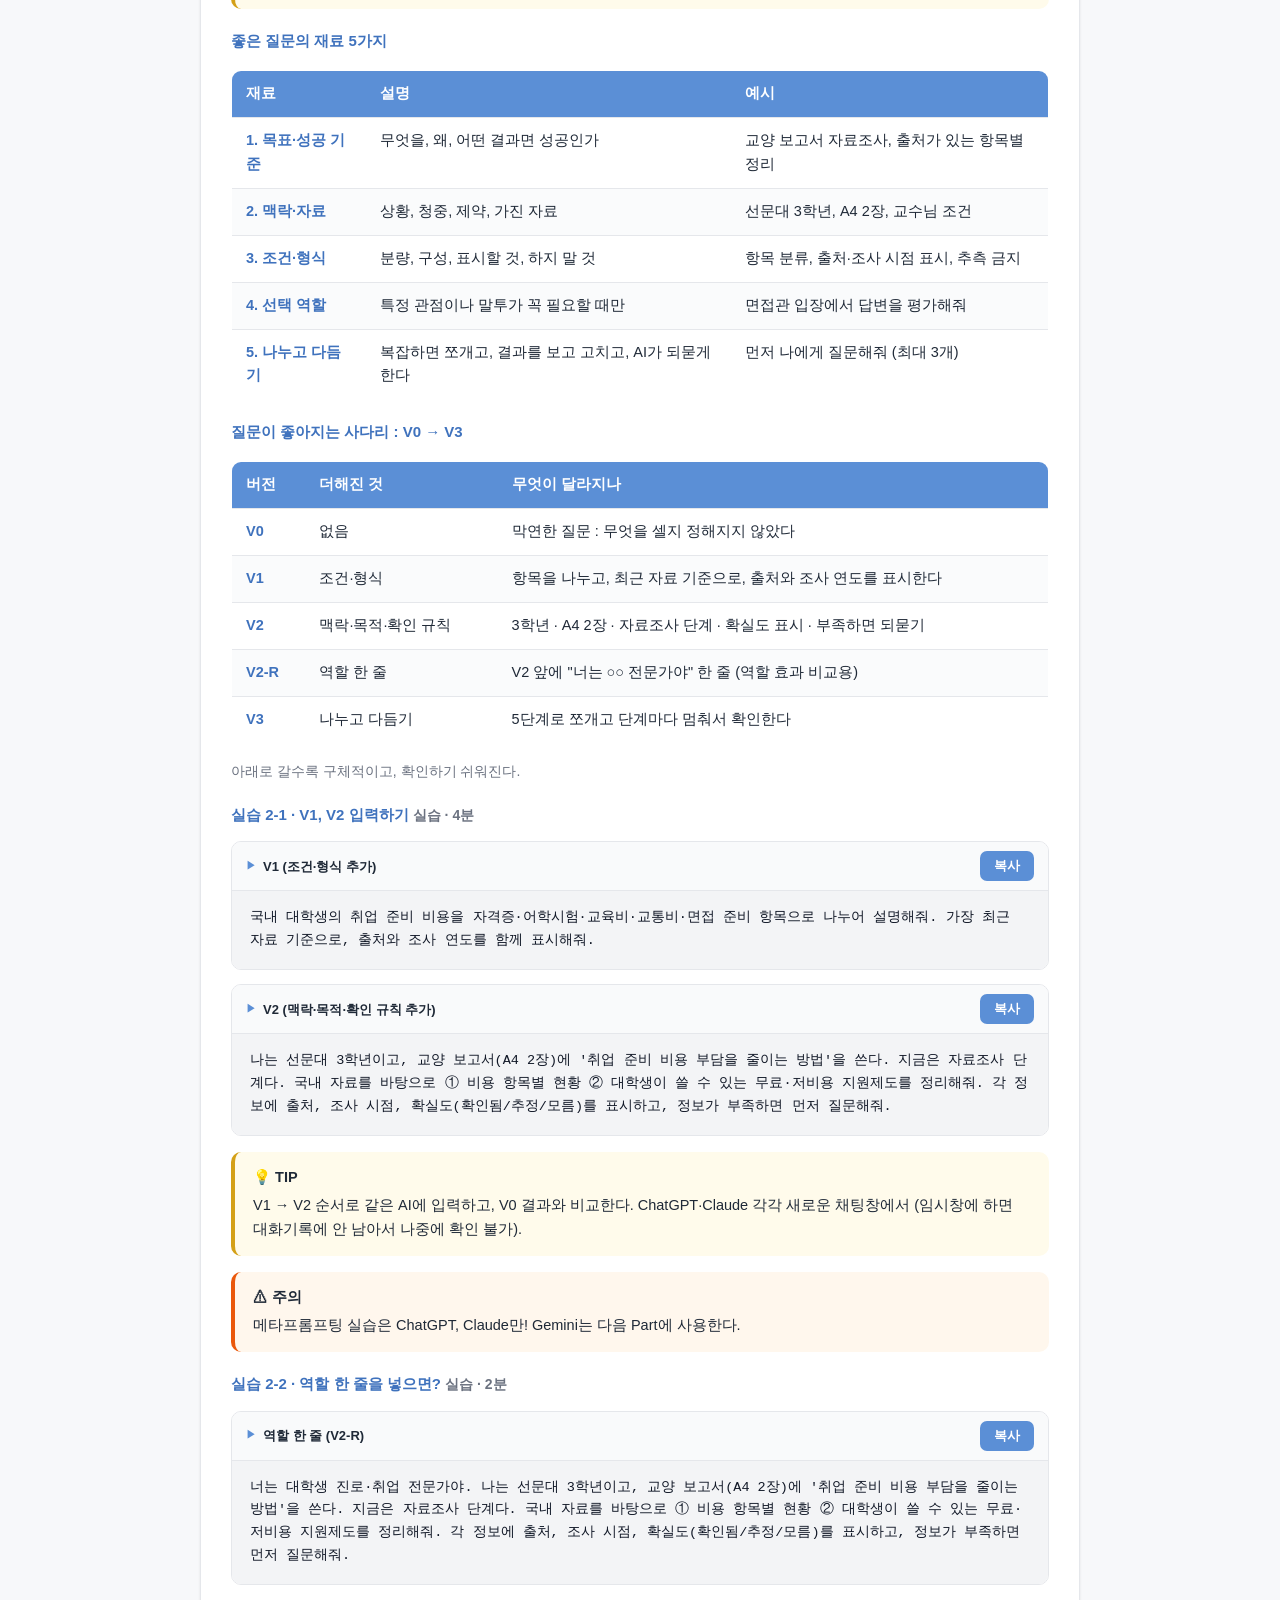
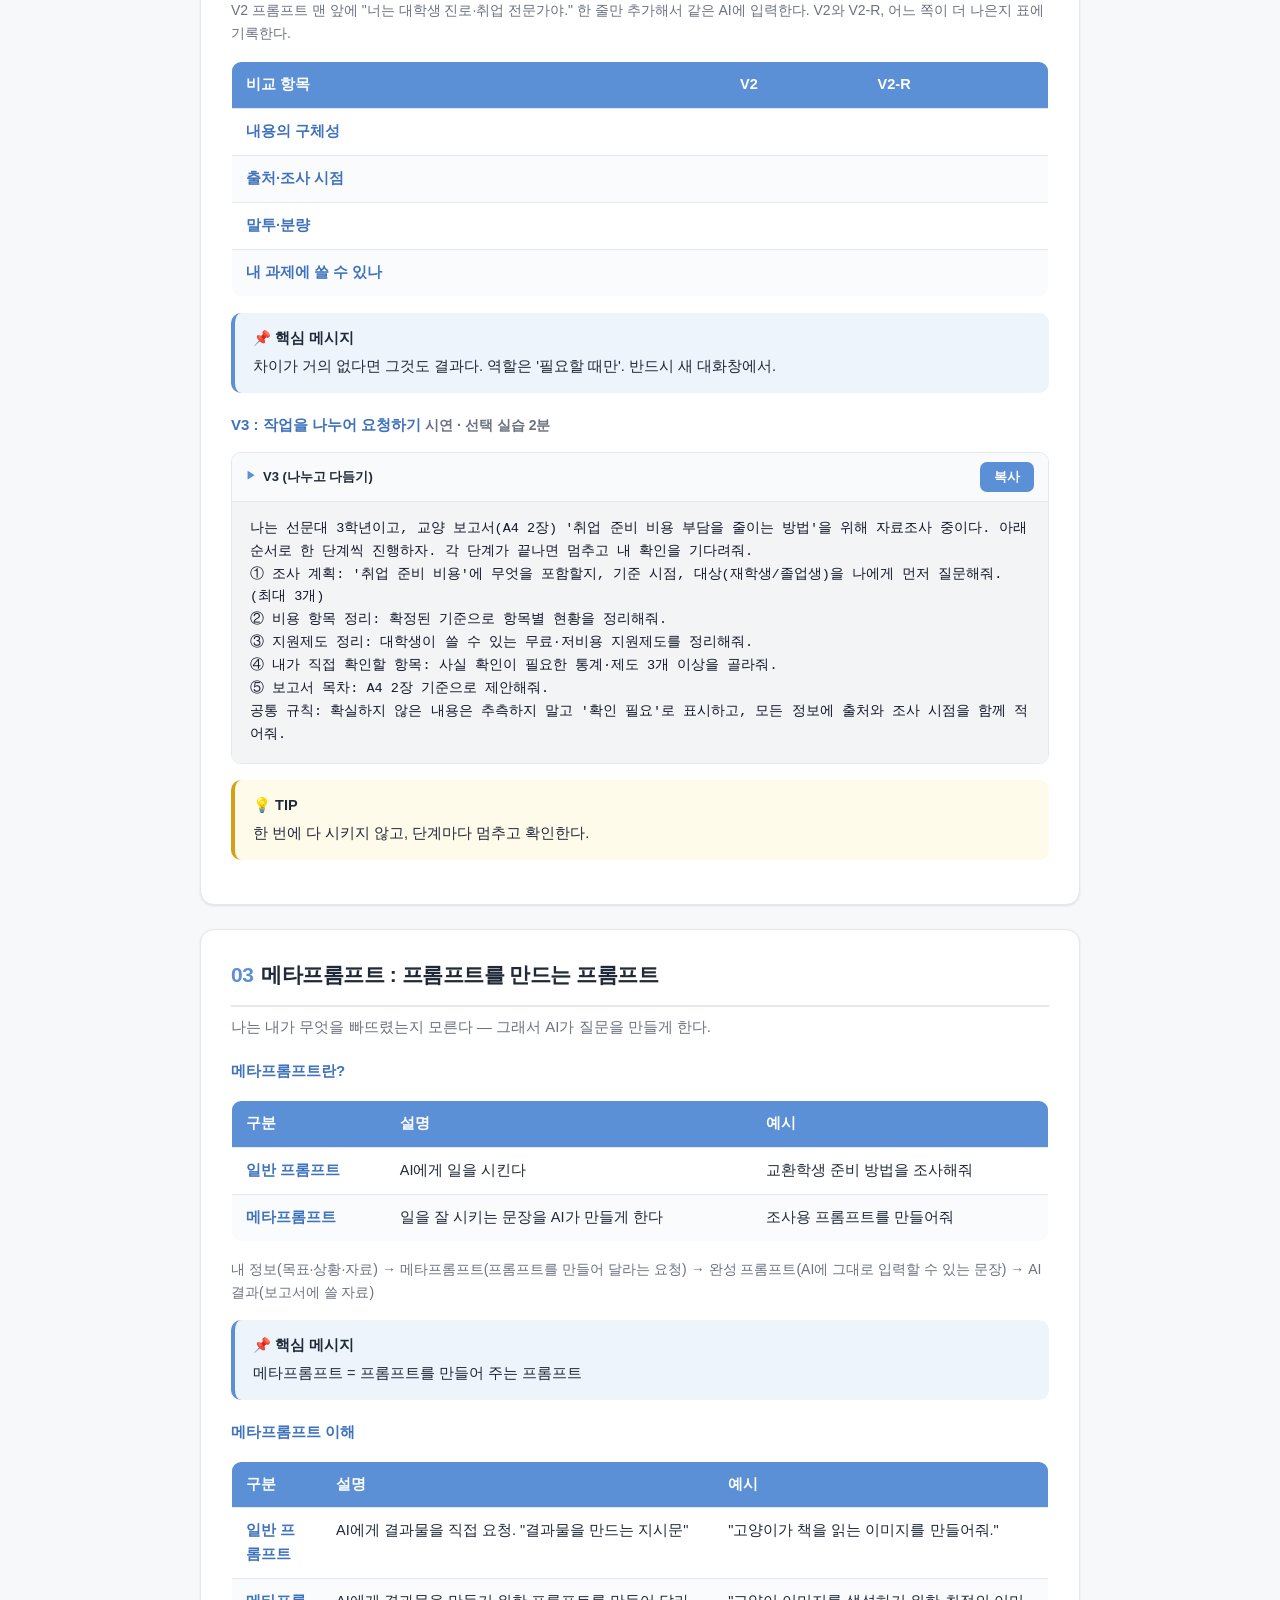
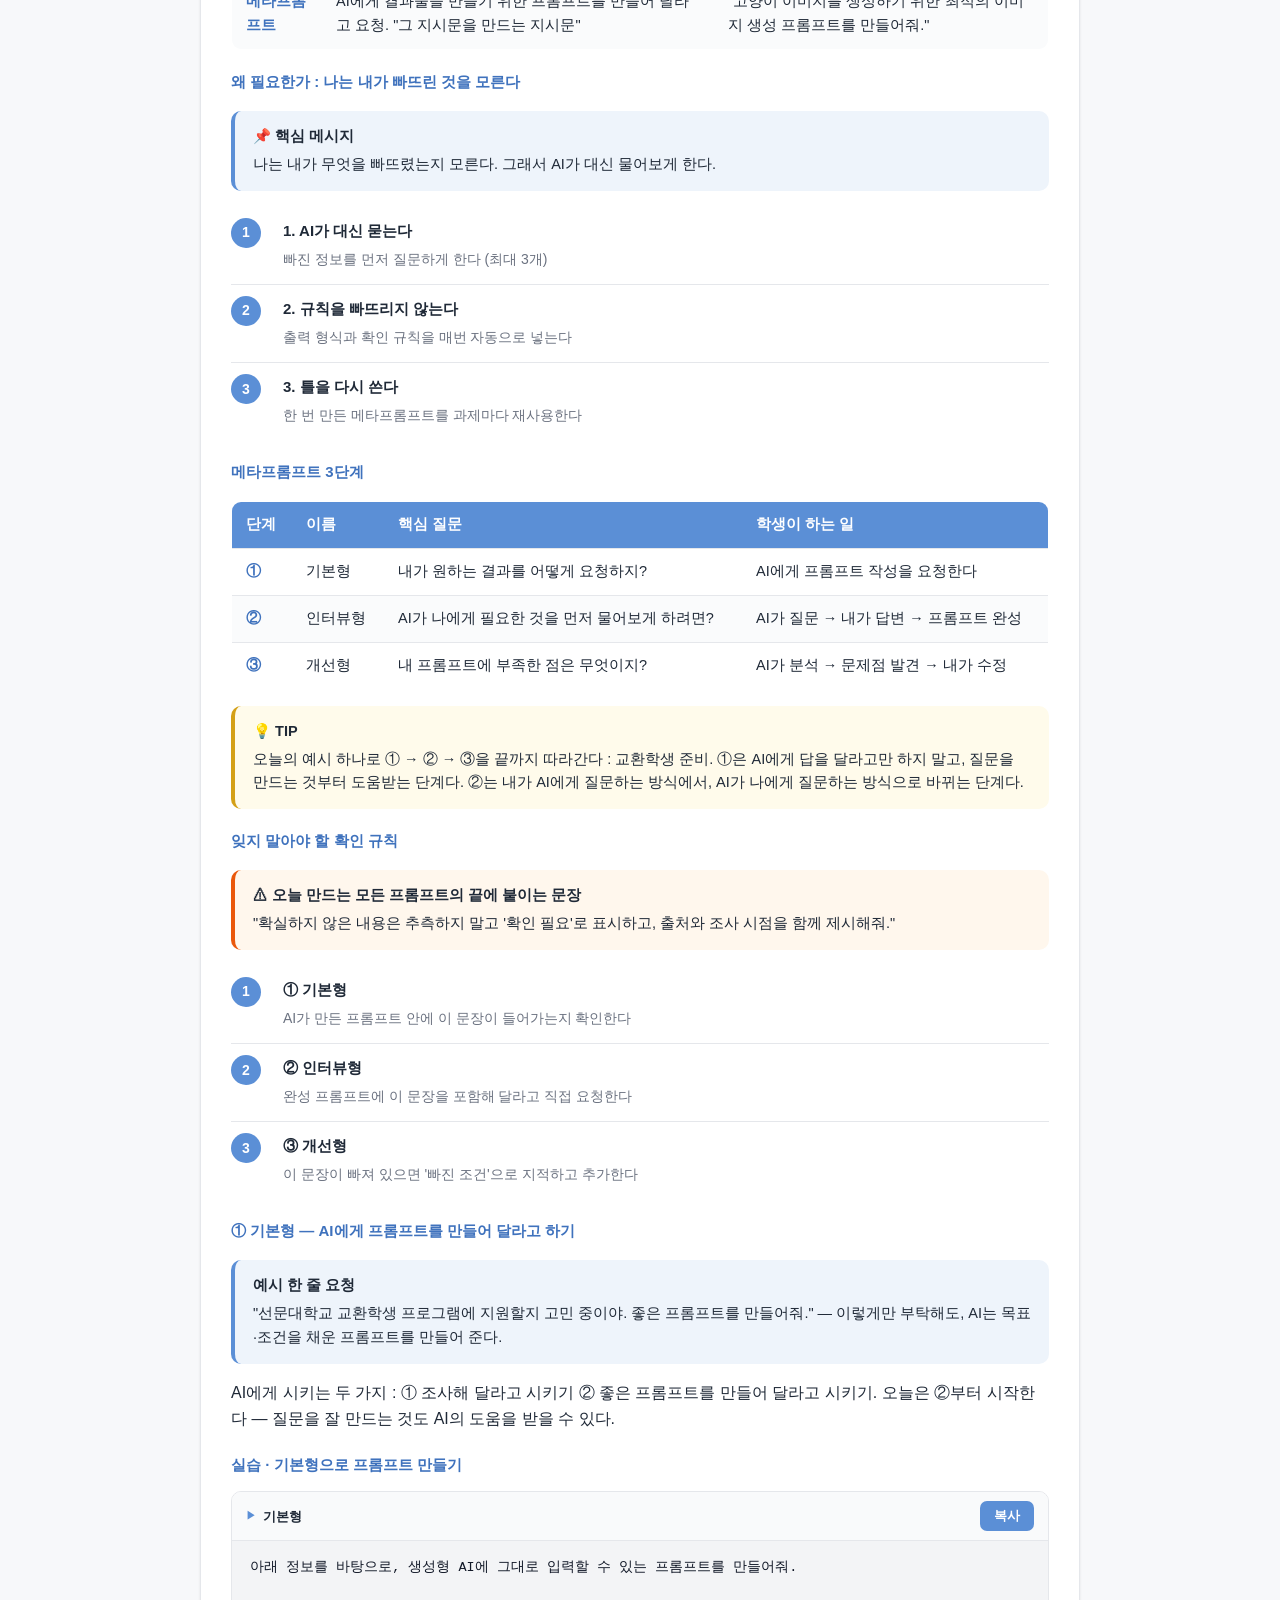
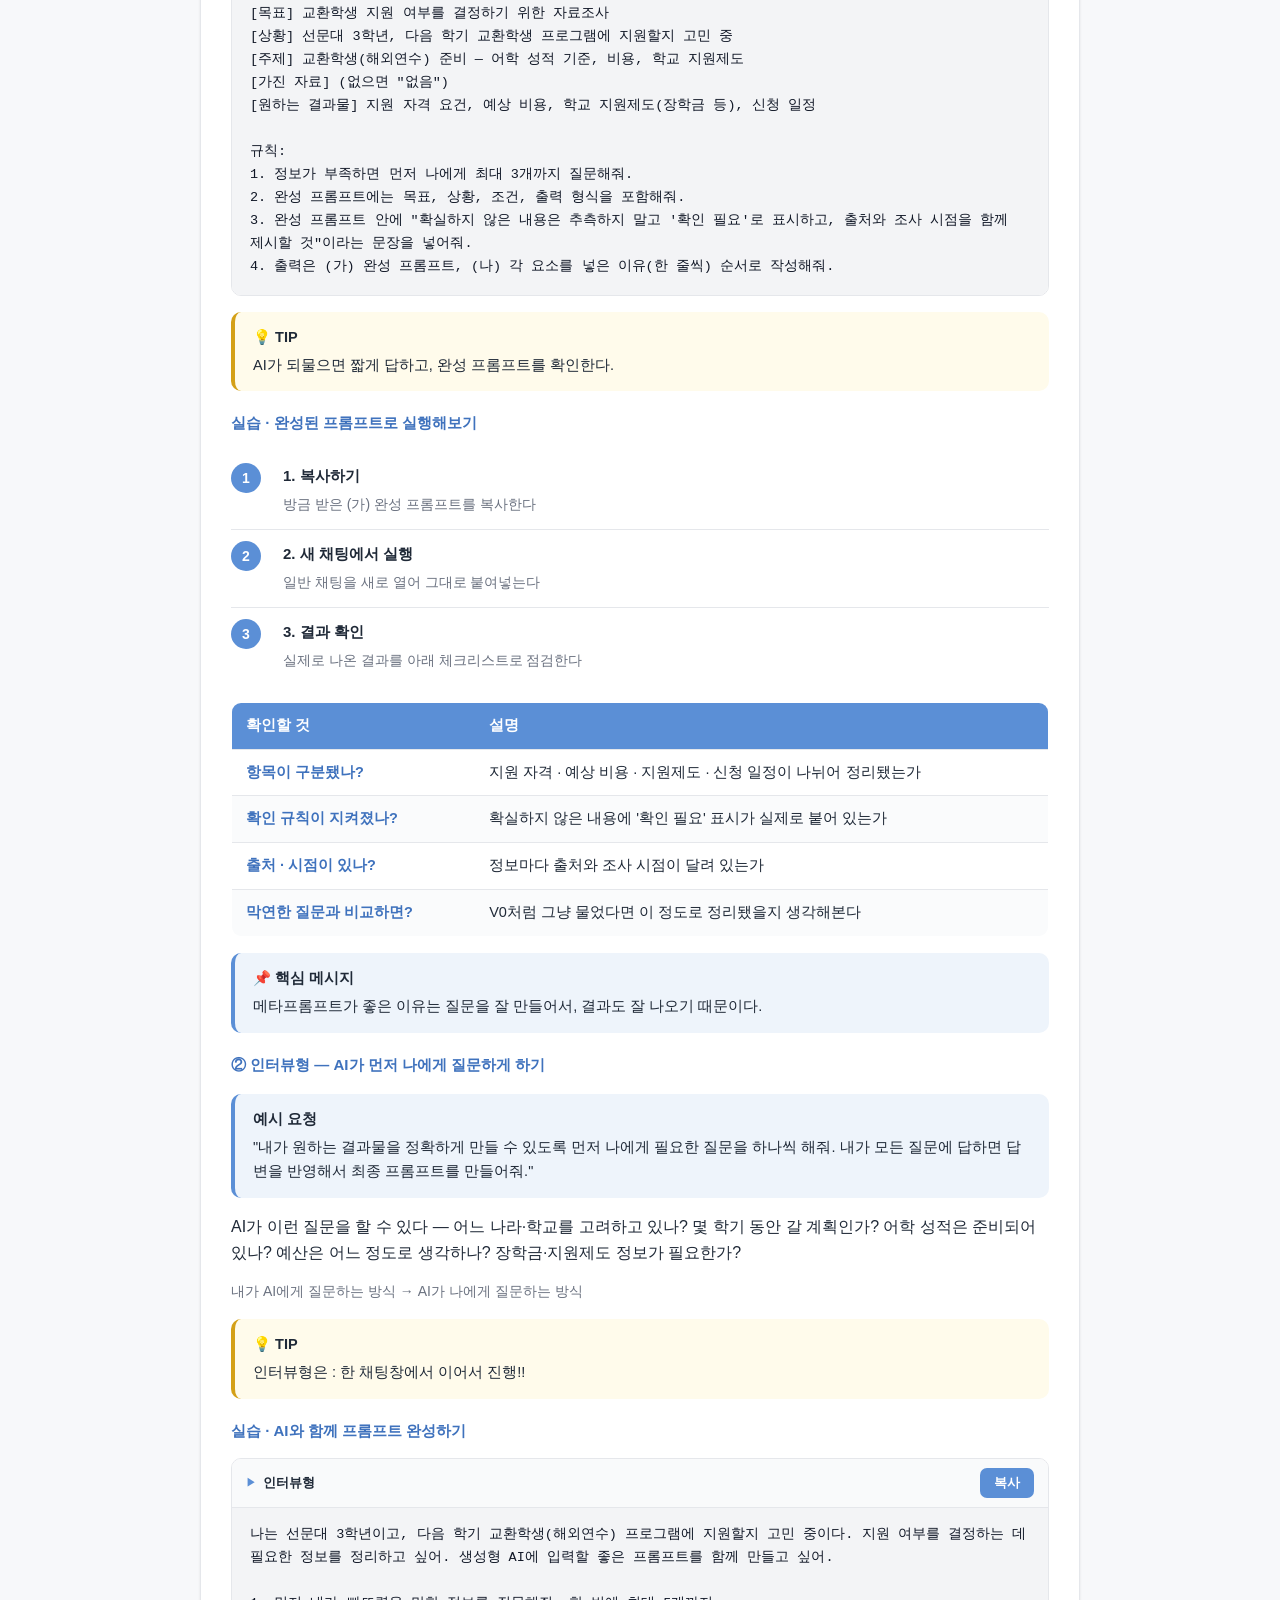
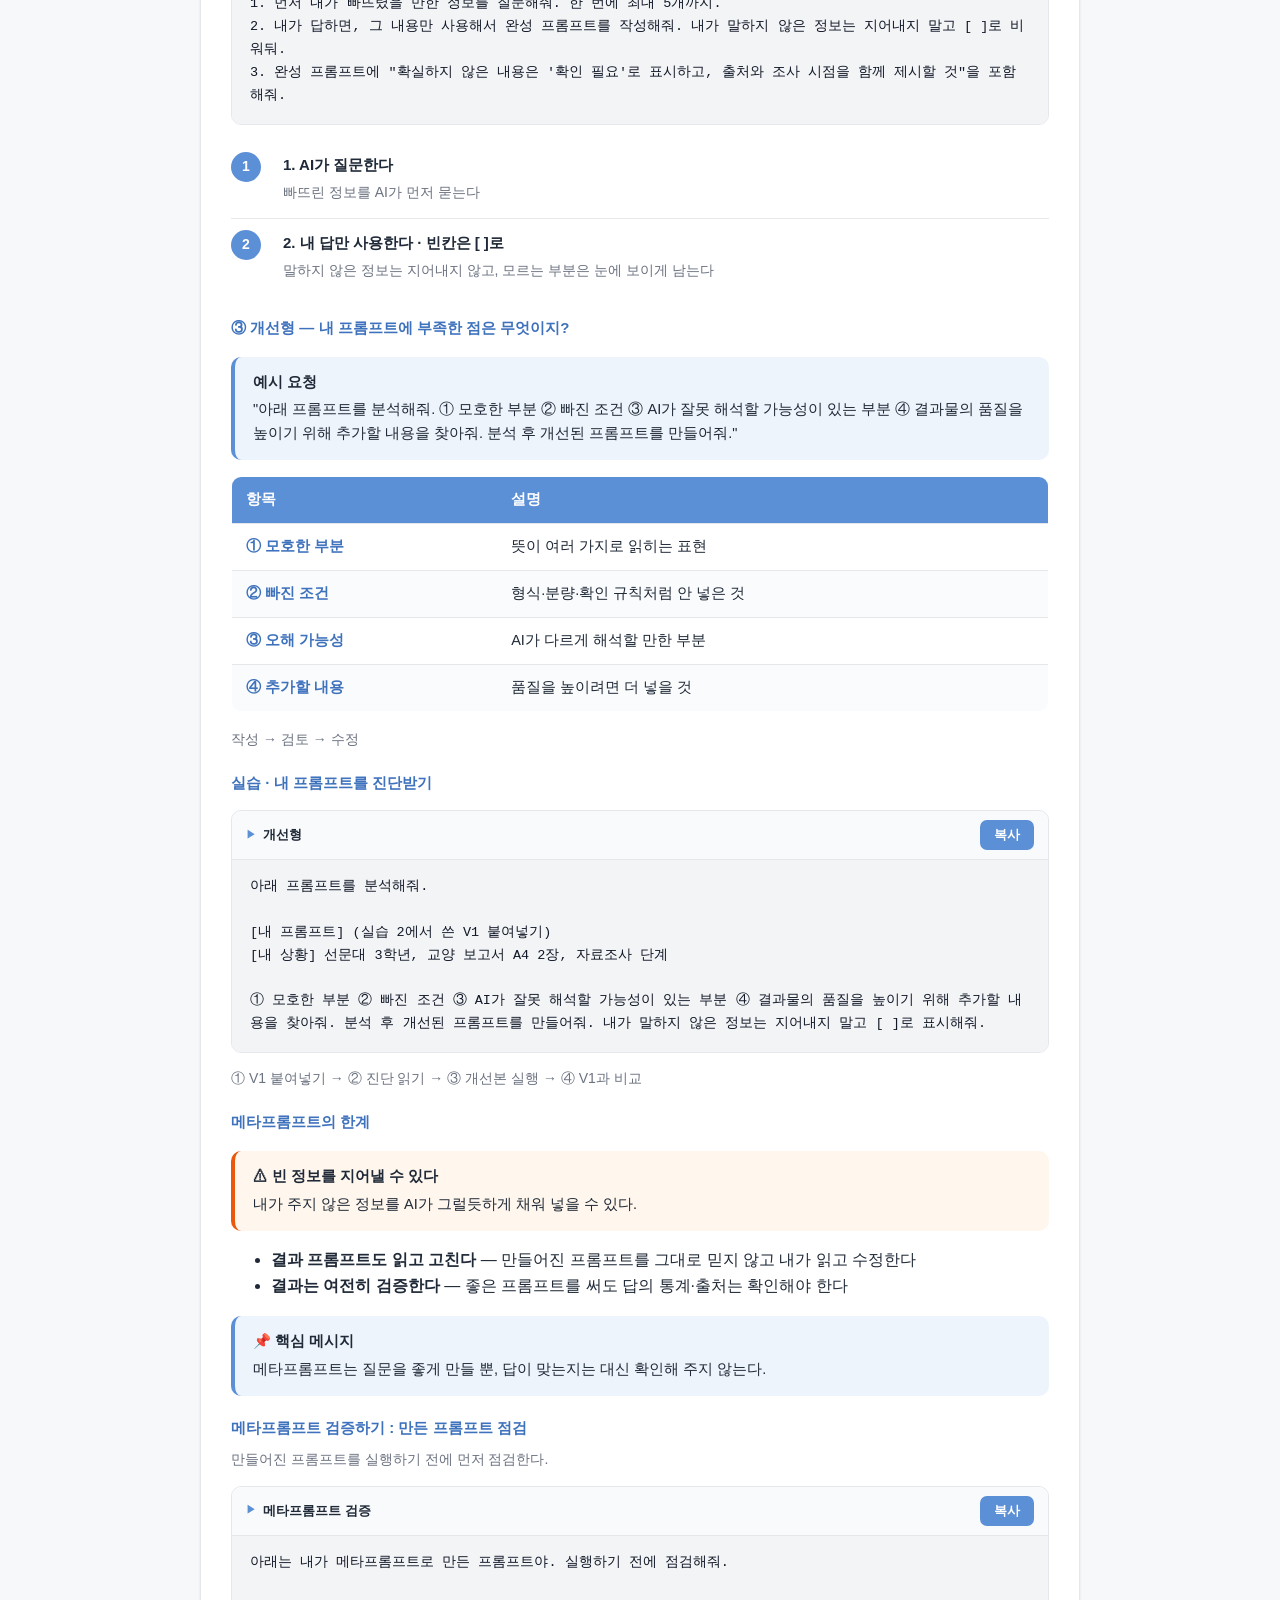
==== commit cbca940d: "Remove Part 6 (종합 실습) section, dropped from 0929 deck The 0929 PPT no longer has the "종합 실습 진행: 10분"" ====
--- a/session_1.html
+++ b/session_1.html
@@ -40,7 +40,6 @@
           <tr><td><strong>3</strong></td><td>메타프롬프트 : 프롬프트를 만드는 프롬프트</td></tr>
           <tr><td><strong>4</strong></td><td>Gemini 실전 : Gems · Deep Research · Canvas</td></tr>
           <tr><td><strong>5</strong></td><td>검증 : AI가 틀리는 방식과 체크리스트</td></tr>
-          <tr><td><strong>6</strong></td><td>종합 실습 : 질문 → 확인 → 수정 → 검증</td></tr>
           <tr><td><strong>7</strong></td><td>마무리 : 보안·윤리 수칙과 Q&amp;A</td></tr>
         </tbody>
       </table>
@@ -928,28 +927,6 @@
       </ol>
     </section>
 
-    <!-- PART 6 : 종합 실습 -->
-    <section class="card" id="part6">
-      <h2><span class="num">06</span>종합 실습 : 질문 → 확인 → 수정 → 검증</h2>
-      <p class="lead">오늘 배운 4단계 흐름을 처음부터 끝까지 혼자 힘으로 돌려 본다.</p>
-
-      <h3>종합 실습 진행 <span class="muted">10분 · 개인 작업</span></h3>
-      <div class="box note">
-        <span class="box-title">📌 진행 방식</span>
-        10분 개인 작업. 발표는 하지 않는다.
-      </div>
-      <ol class="steps">
-        <li><b>0~2분 · 질문 작성</b><span>실습 3의 프롬프트를 이어서 쓴다</span></li>
-        <li><b>2~4분 · 결과 확인</b><span>항목·출처·조사 시점을 본다</span></li>
-        <li><b>4~7분 · 질문 수정</b><span>개선형 메타프롬프트로 한 번 고친다</span></li>
-        <li><b>7~10분 · 결과 검증</b><span>1개를 골라 원문을 찾아 체크리스트 5문항으로 확인한다</span></li>
-      </ol>
-      <div class="box tip">
-        <span class="box-title">💡 TIP</span>
-        막히면 새로 시작하지 말고, 이어서 고친다. 질문이 어려우면 개선형 프롬프트를 쓴다. 옆 사람과 결과를 바꿔 확인해 본다.
-      </div>
-    </section>
-
     <!-- PART 7 : 마무리 -->
     <section class="card" id="part7">
       <h2><span class="num">07</span>마무리 : 보안·윤리 수칙과 Q&amp;A</h2>
